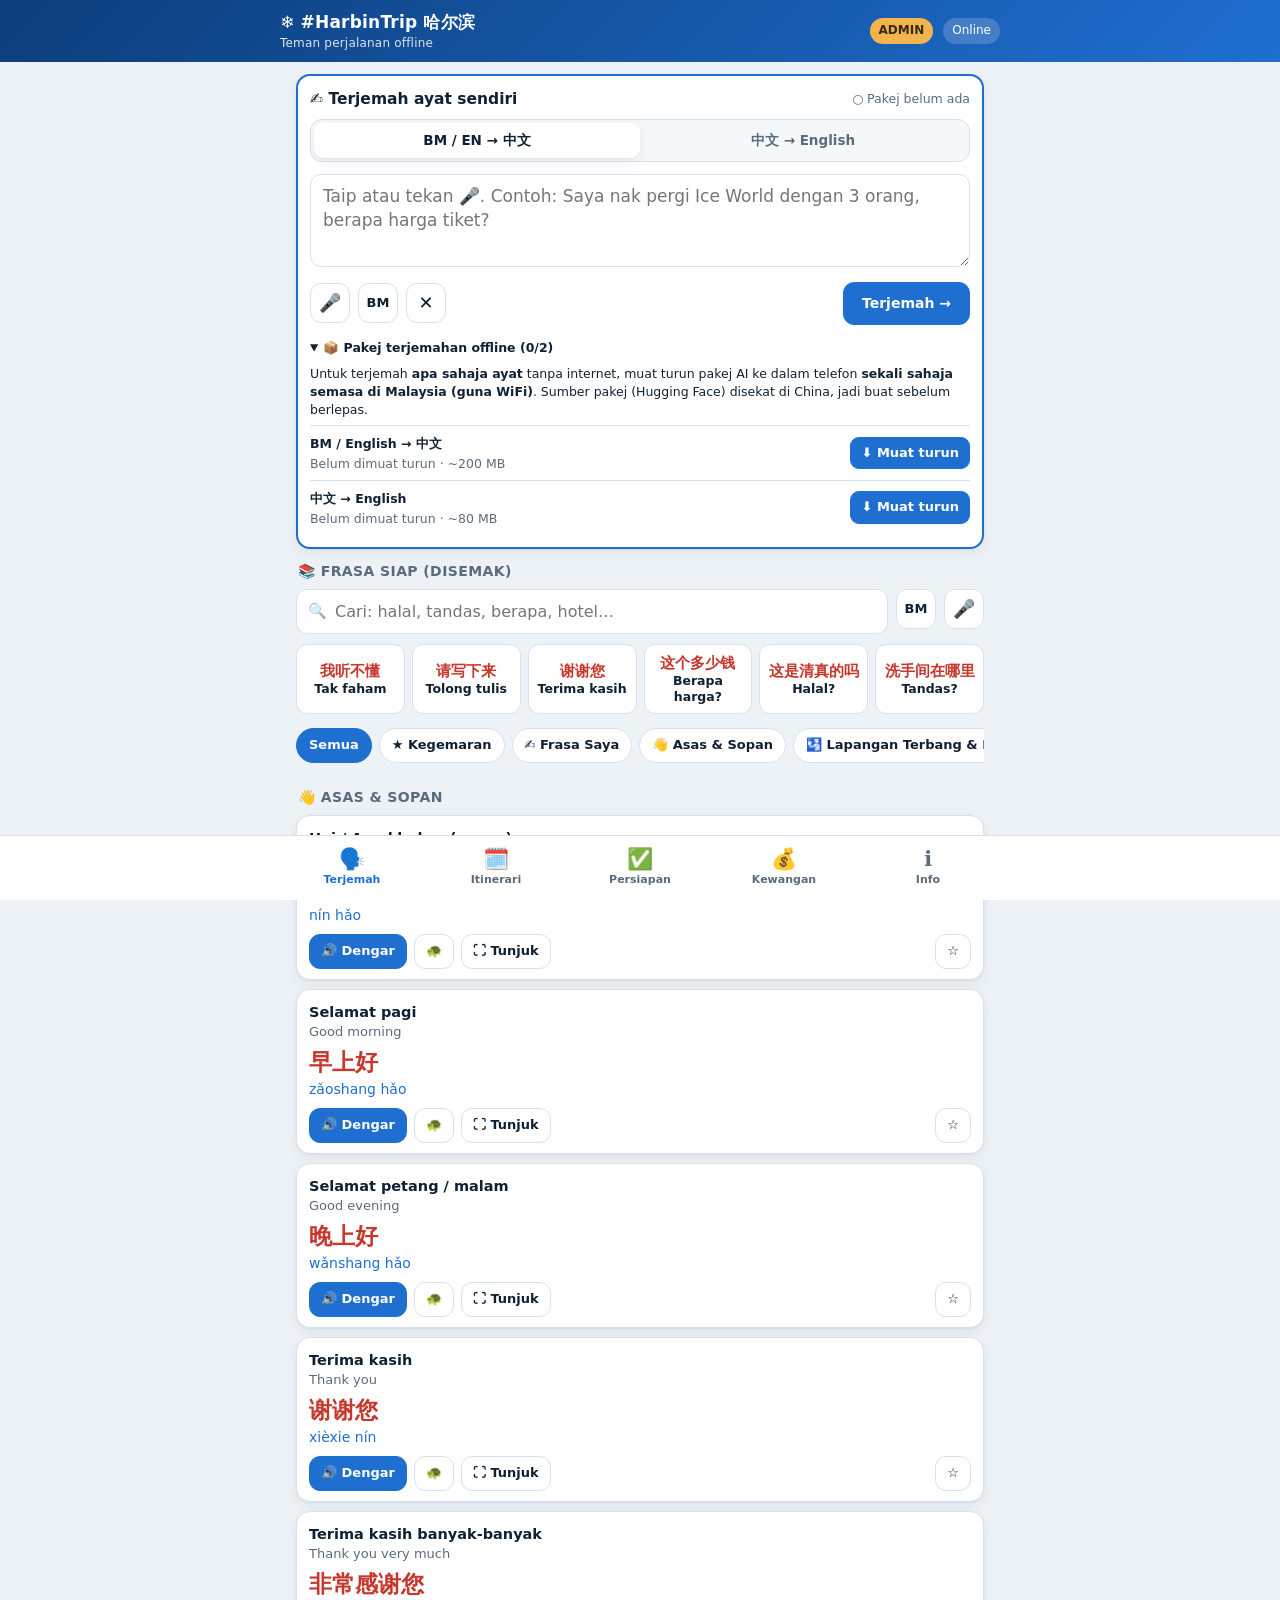
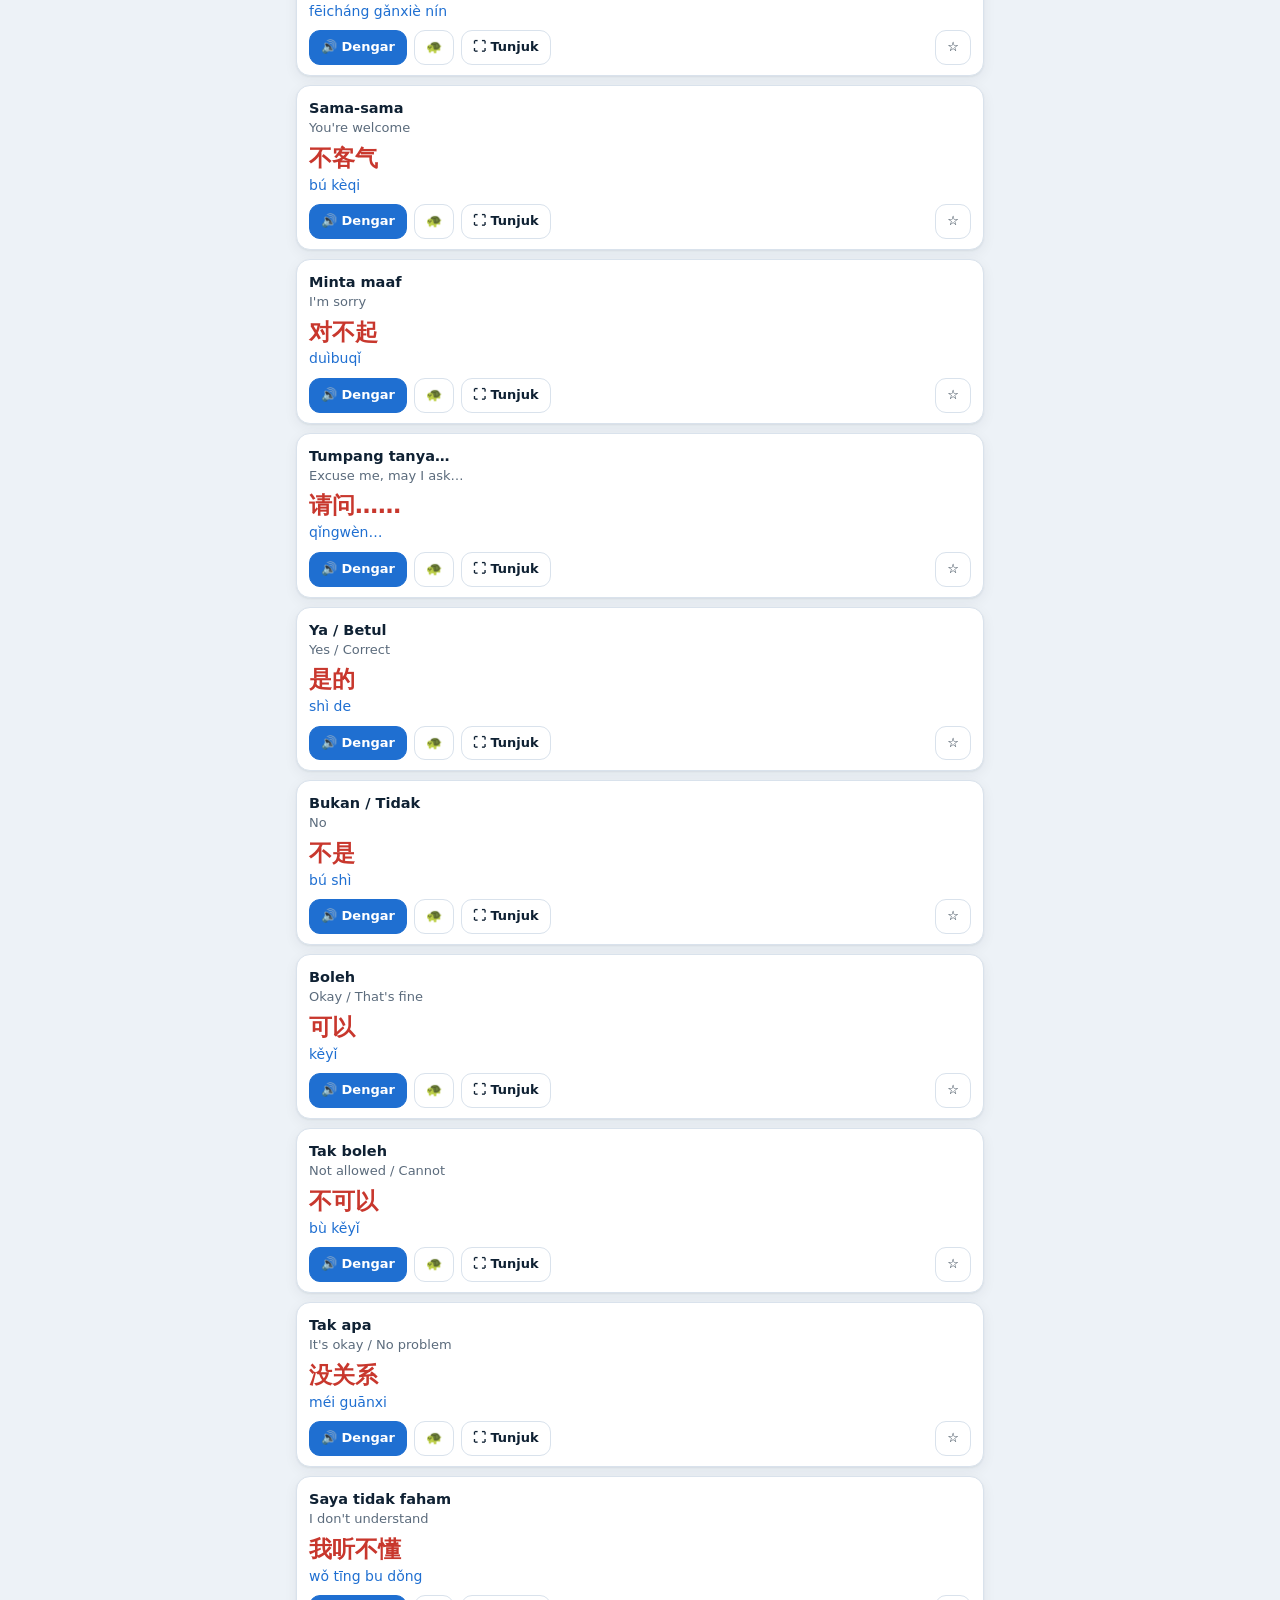
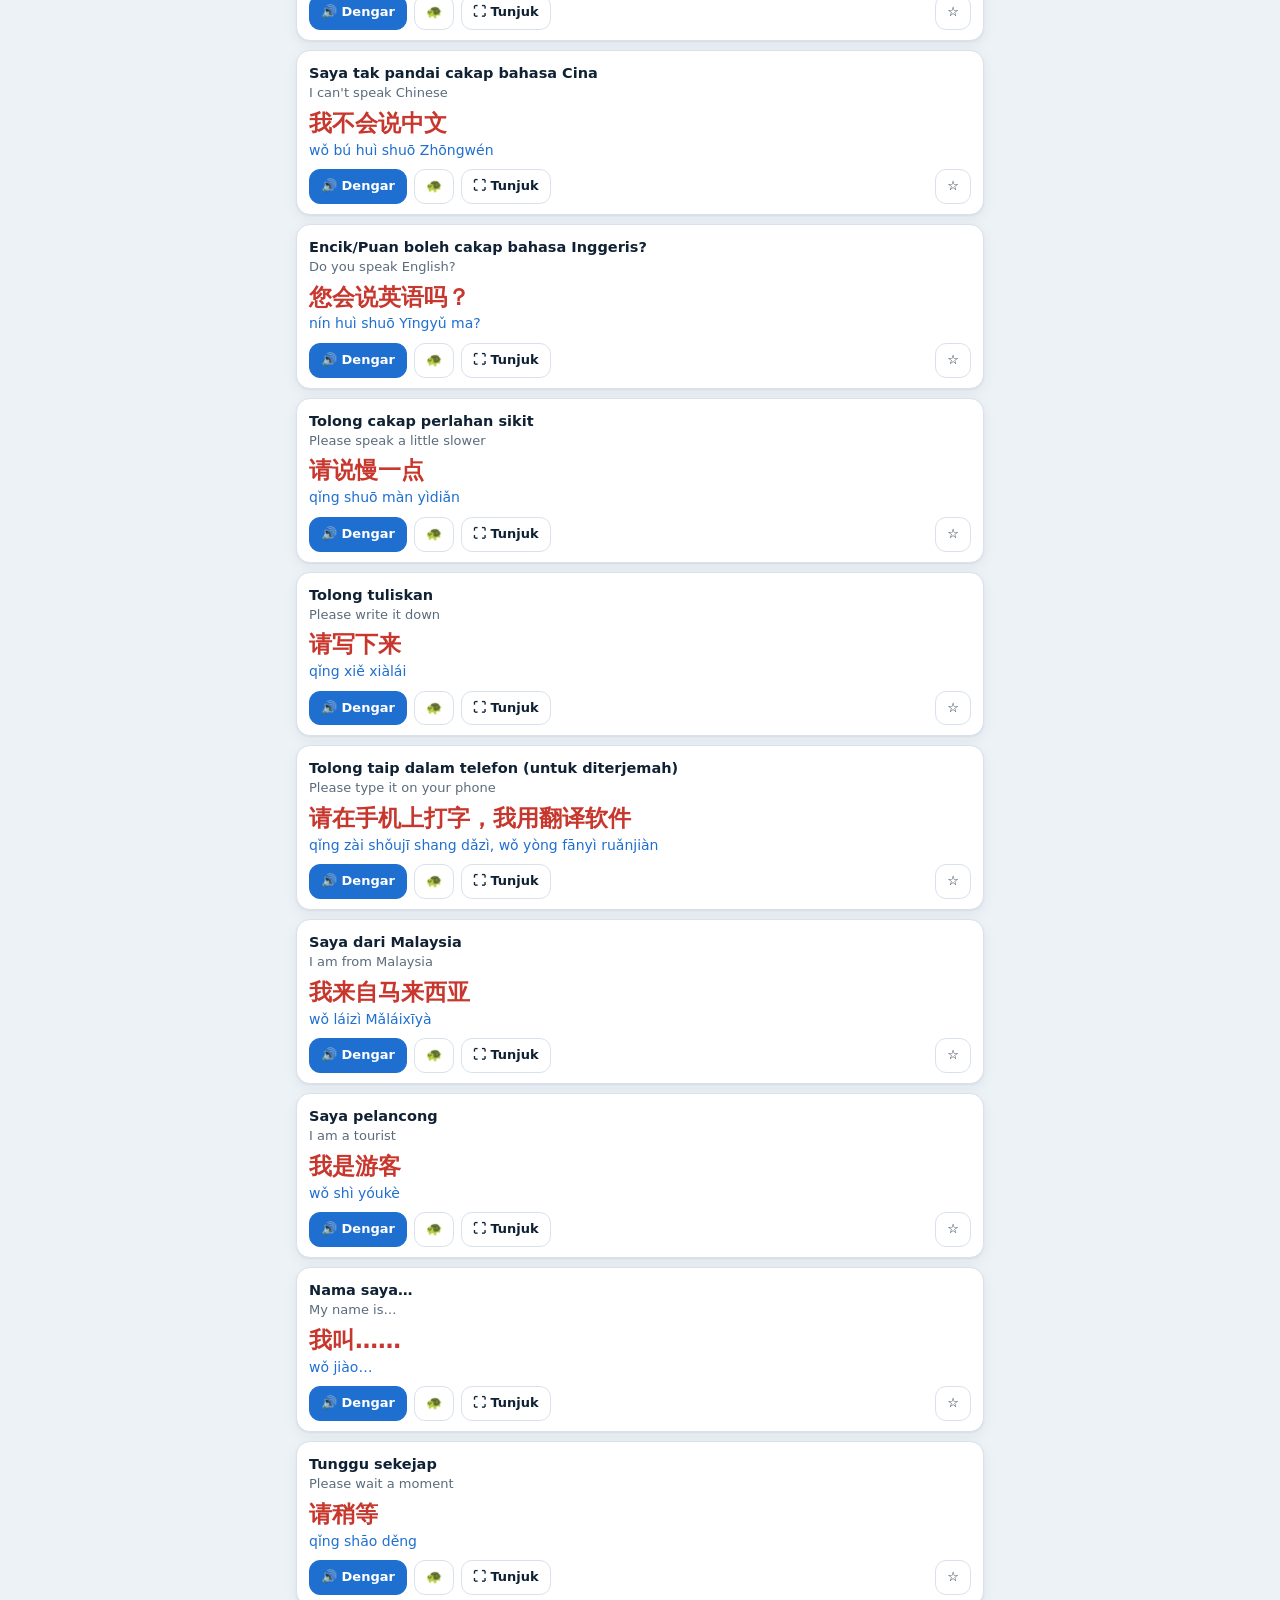
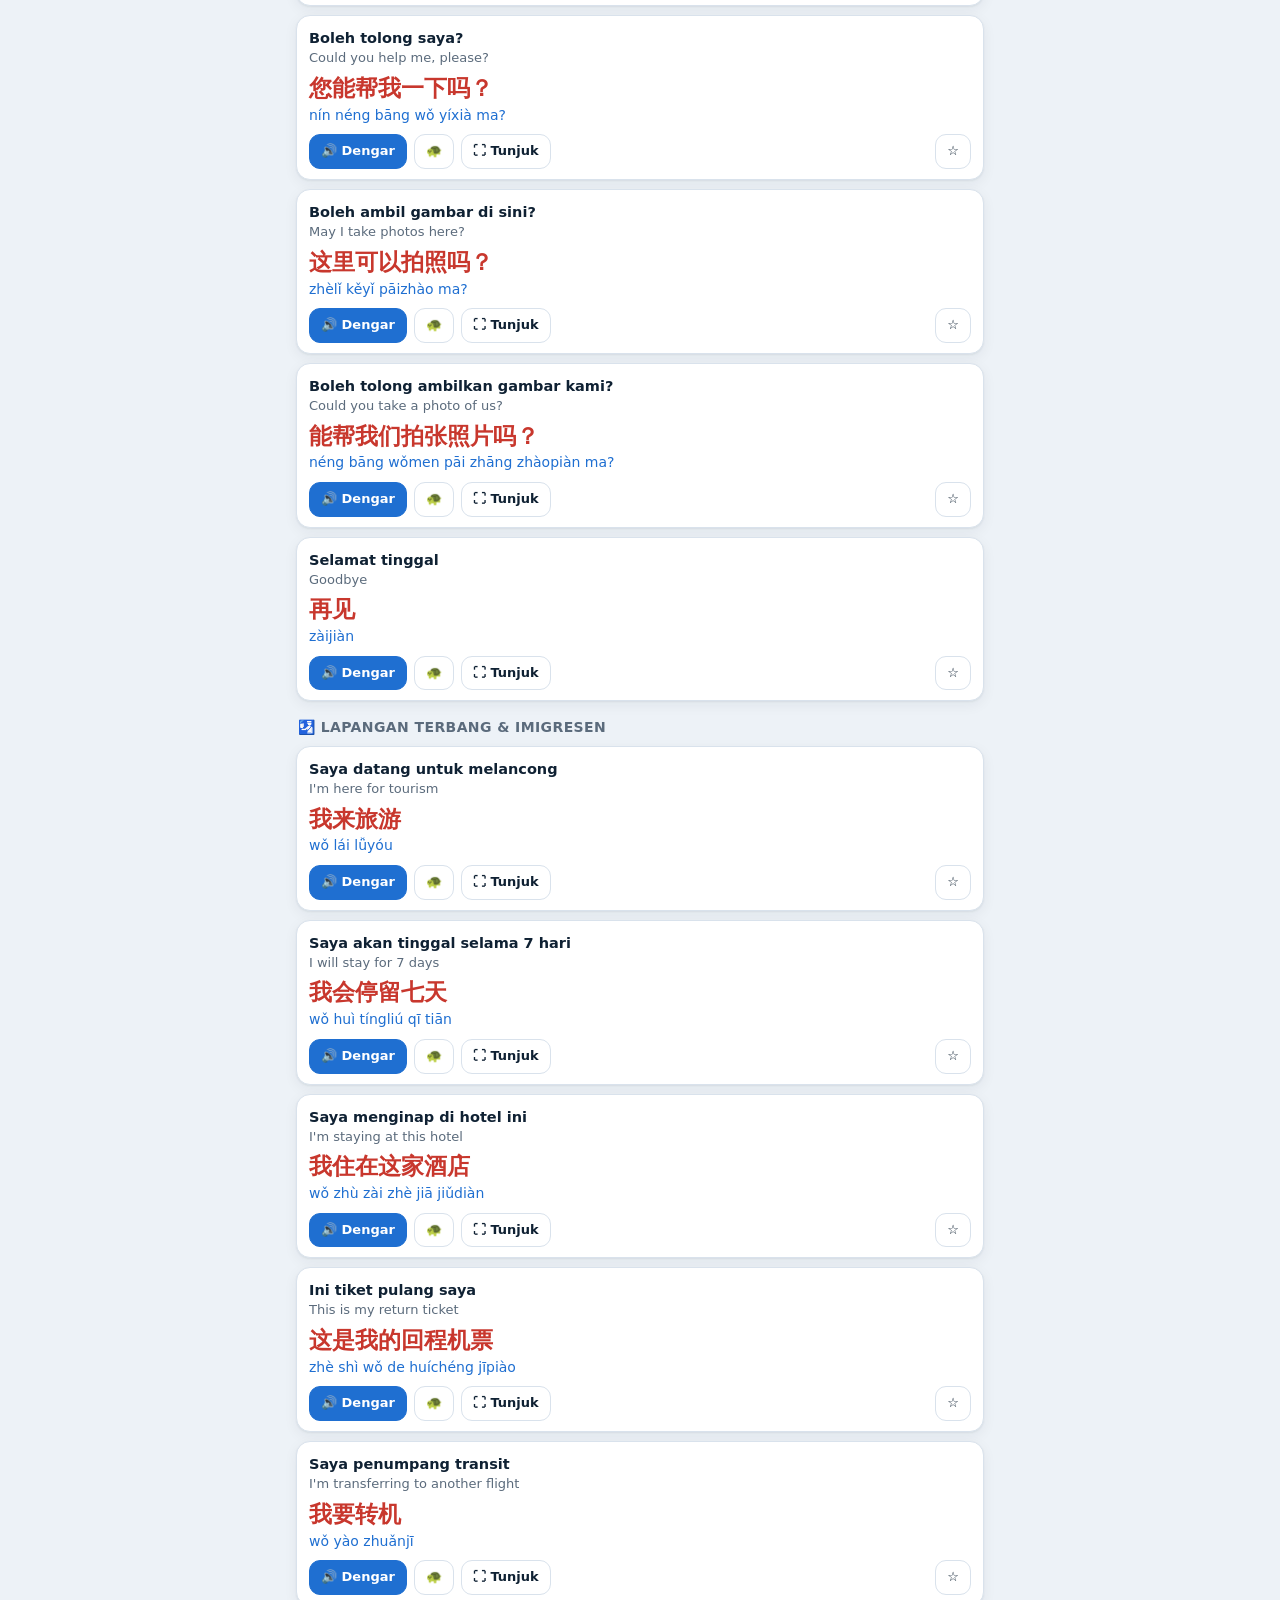
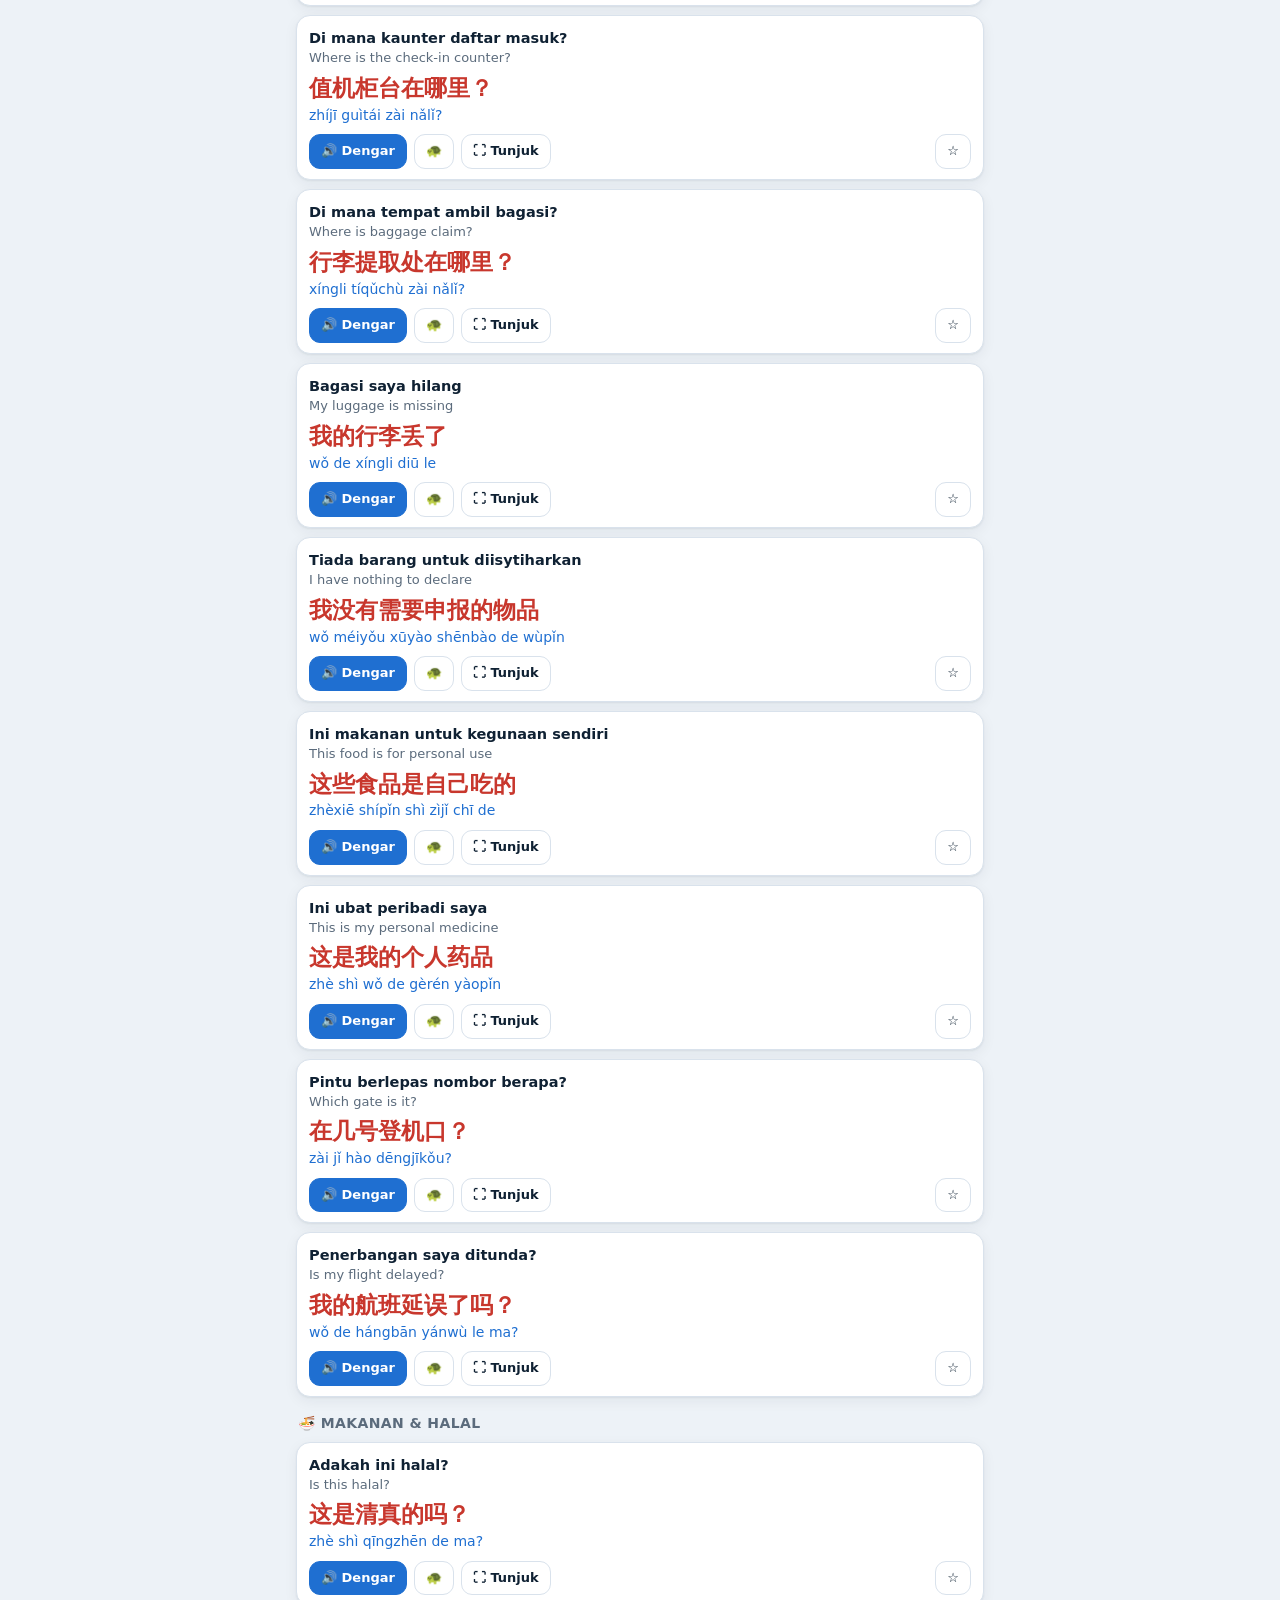
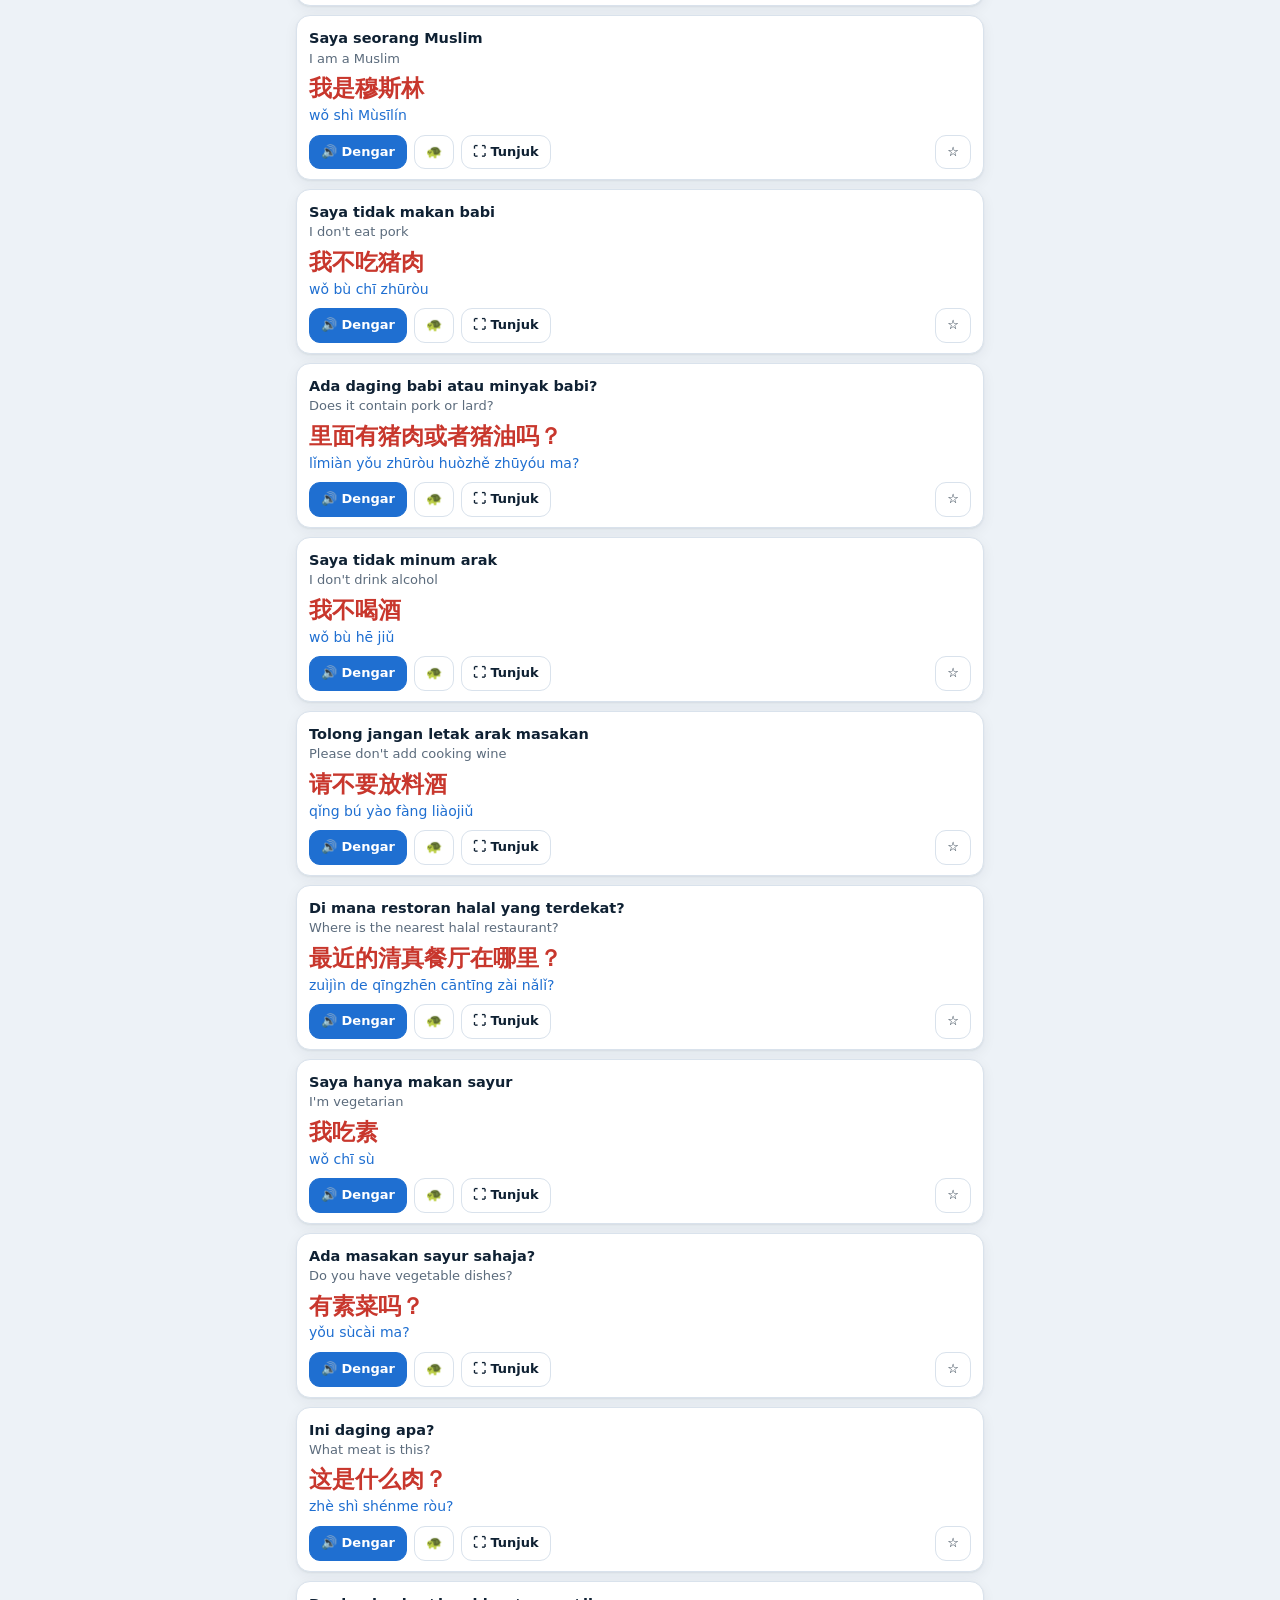
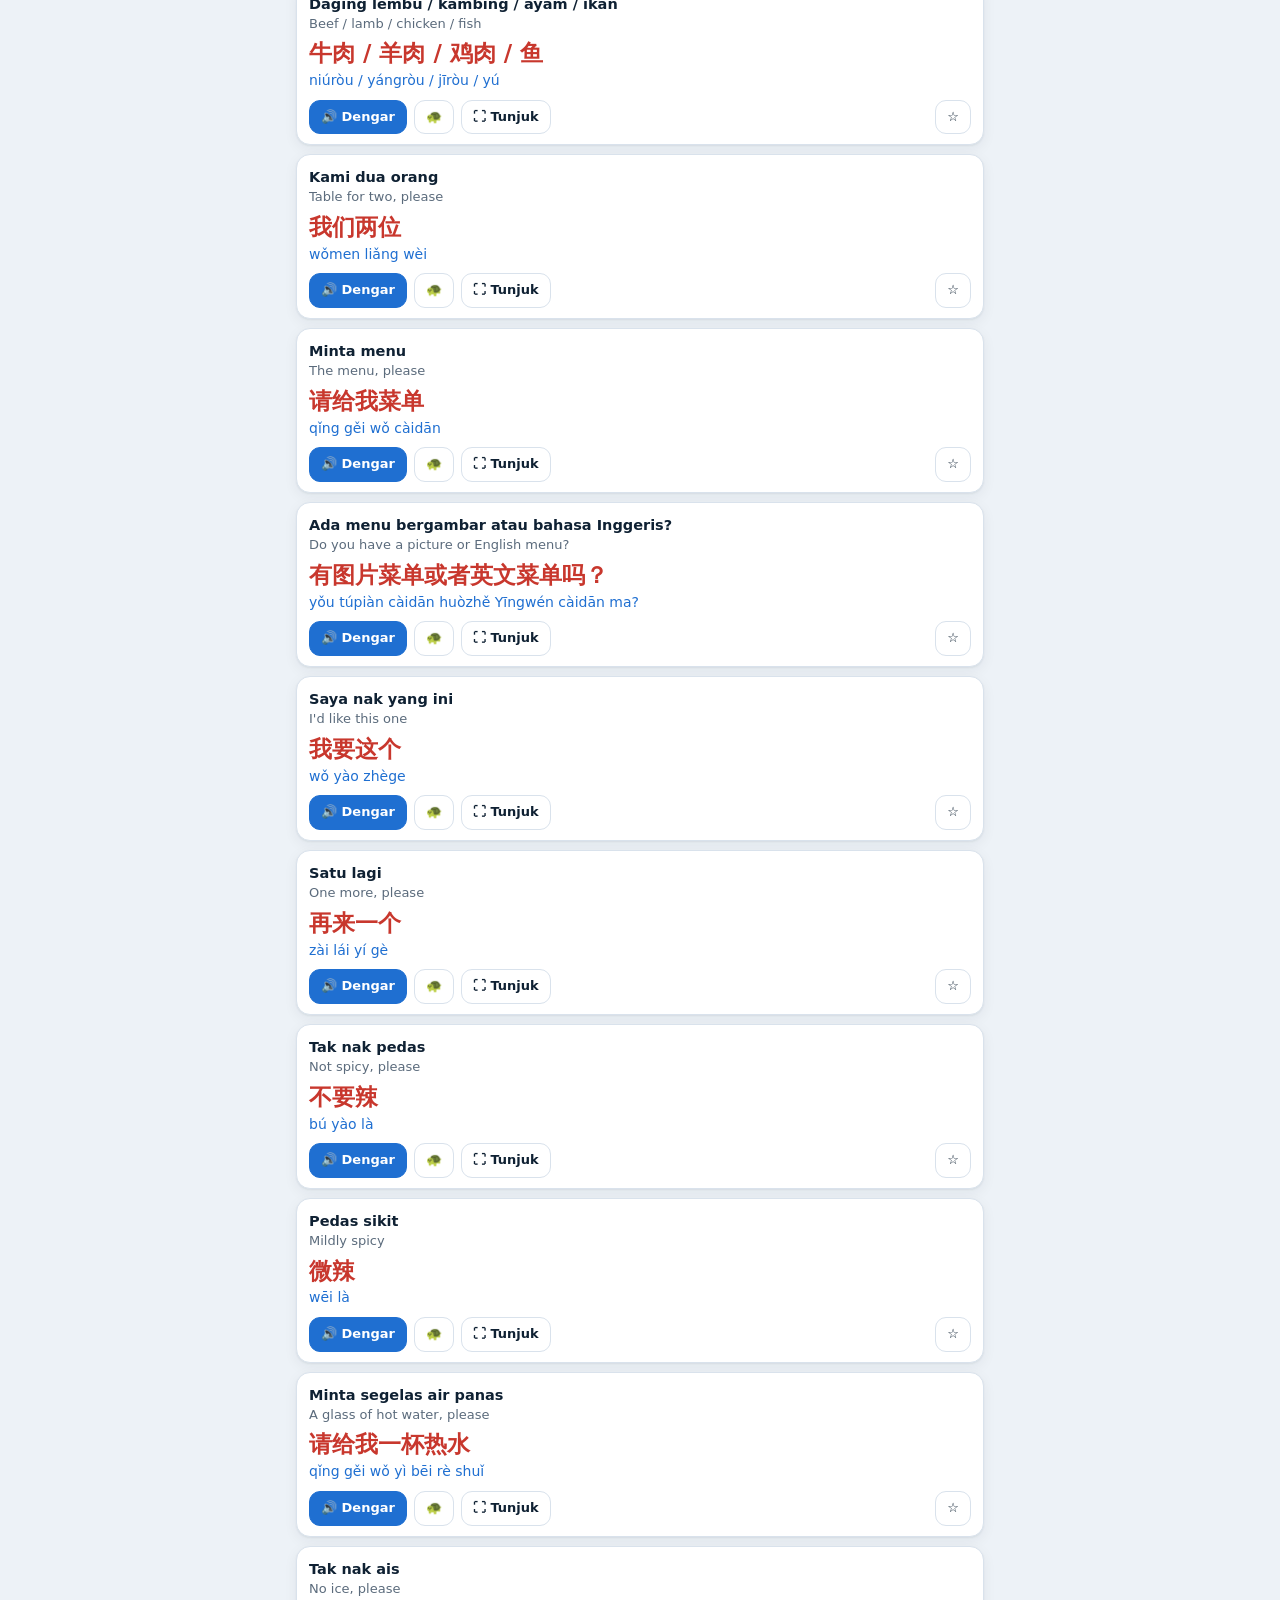
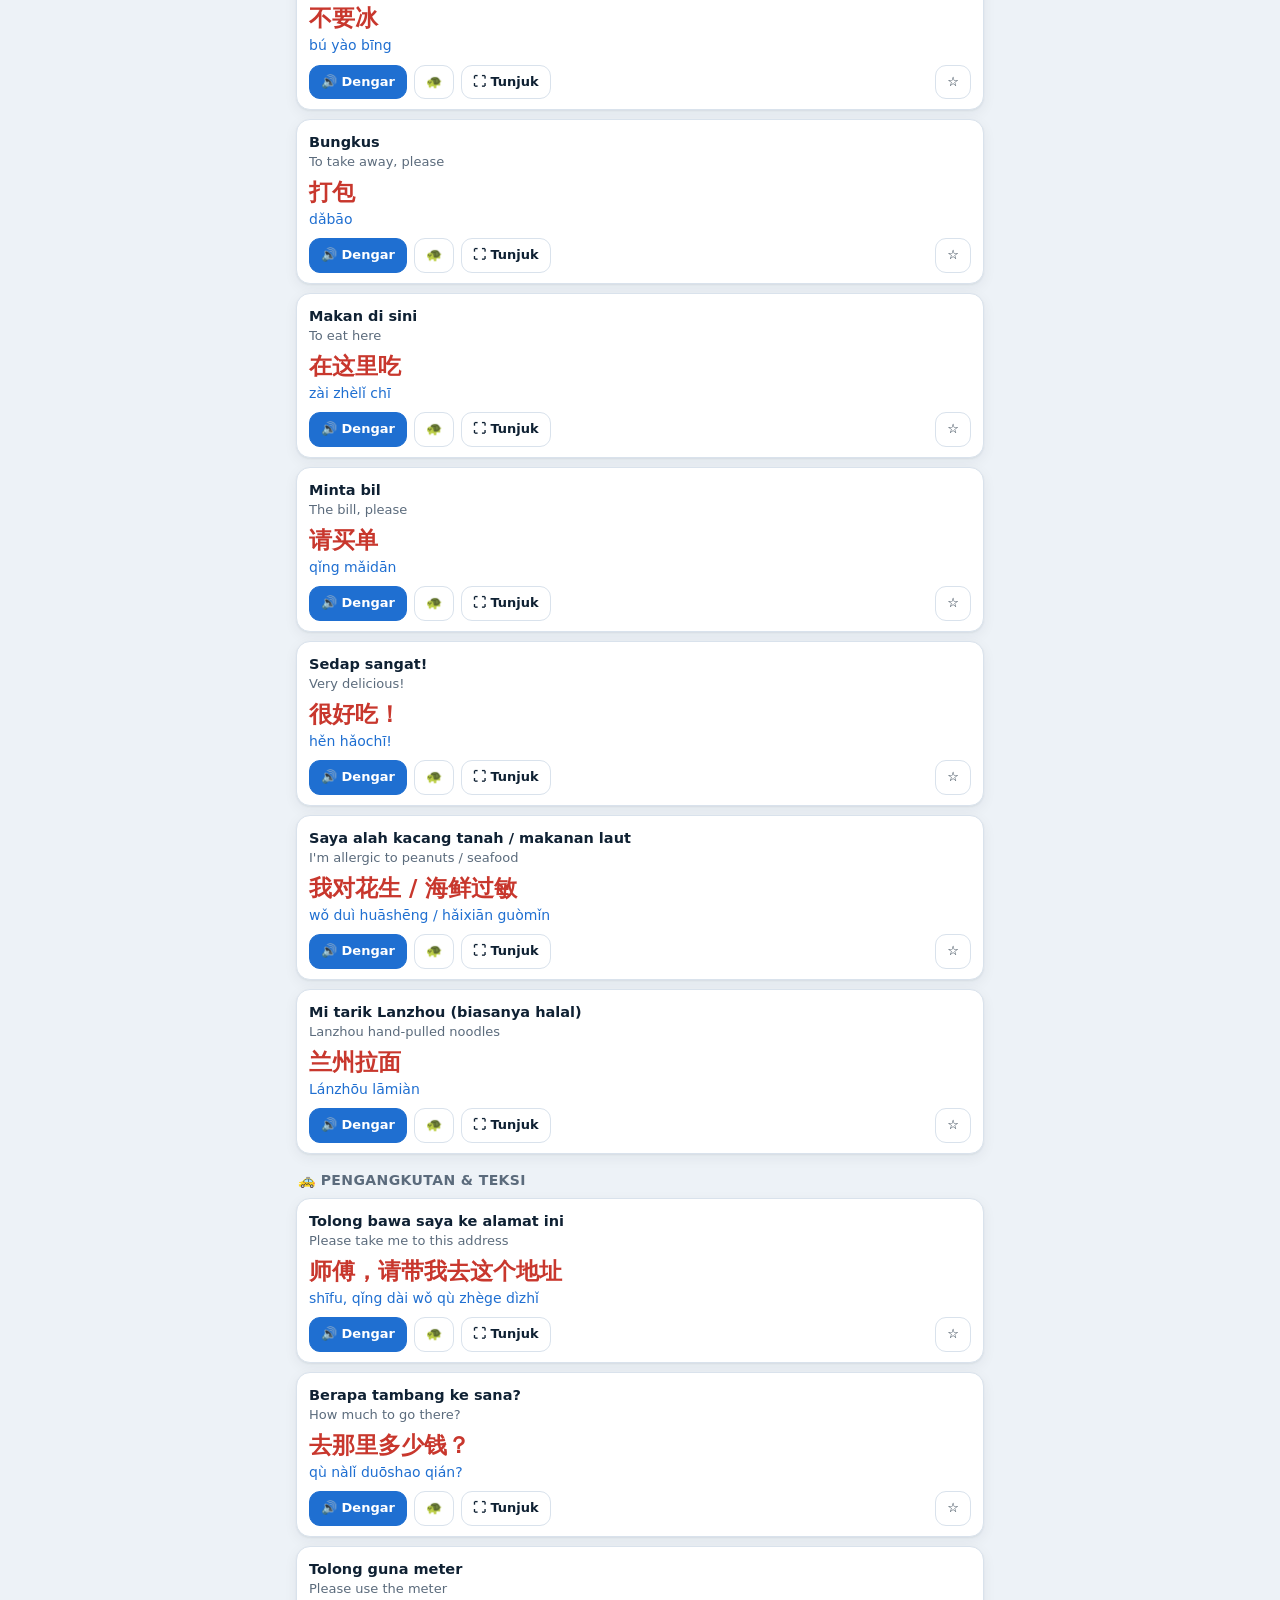
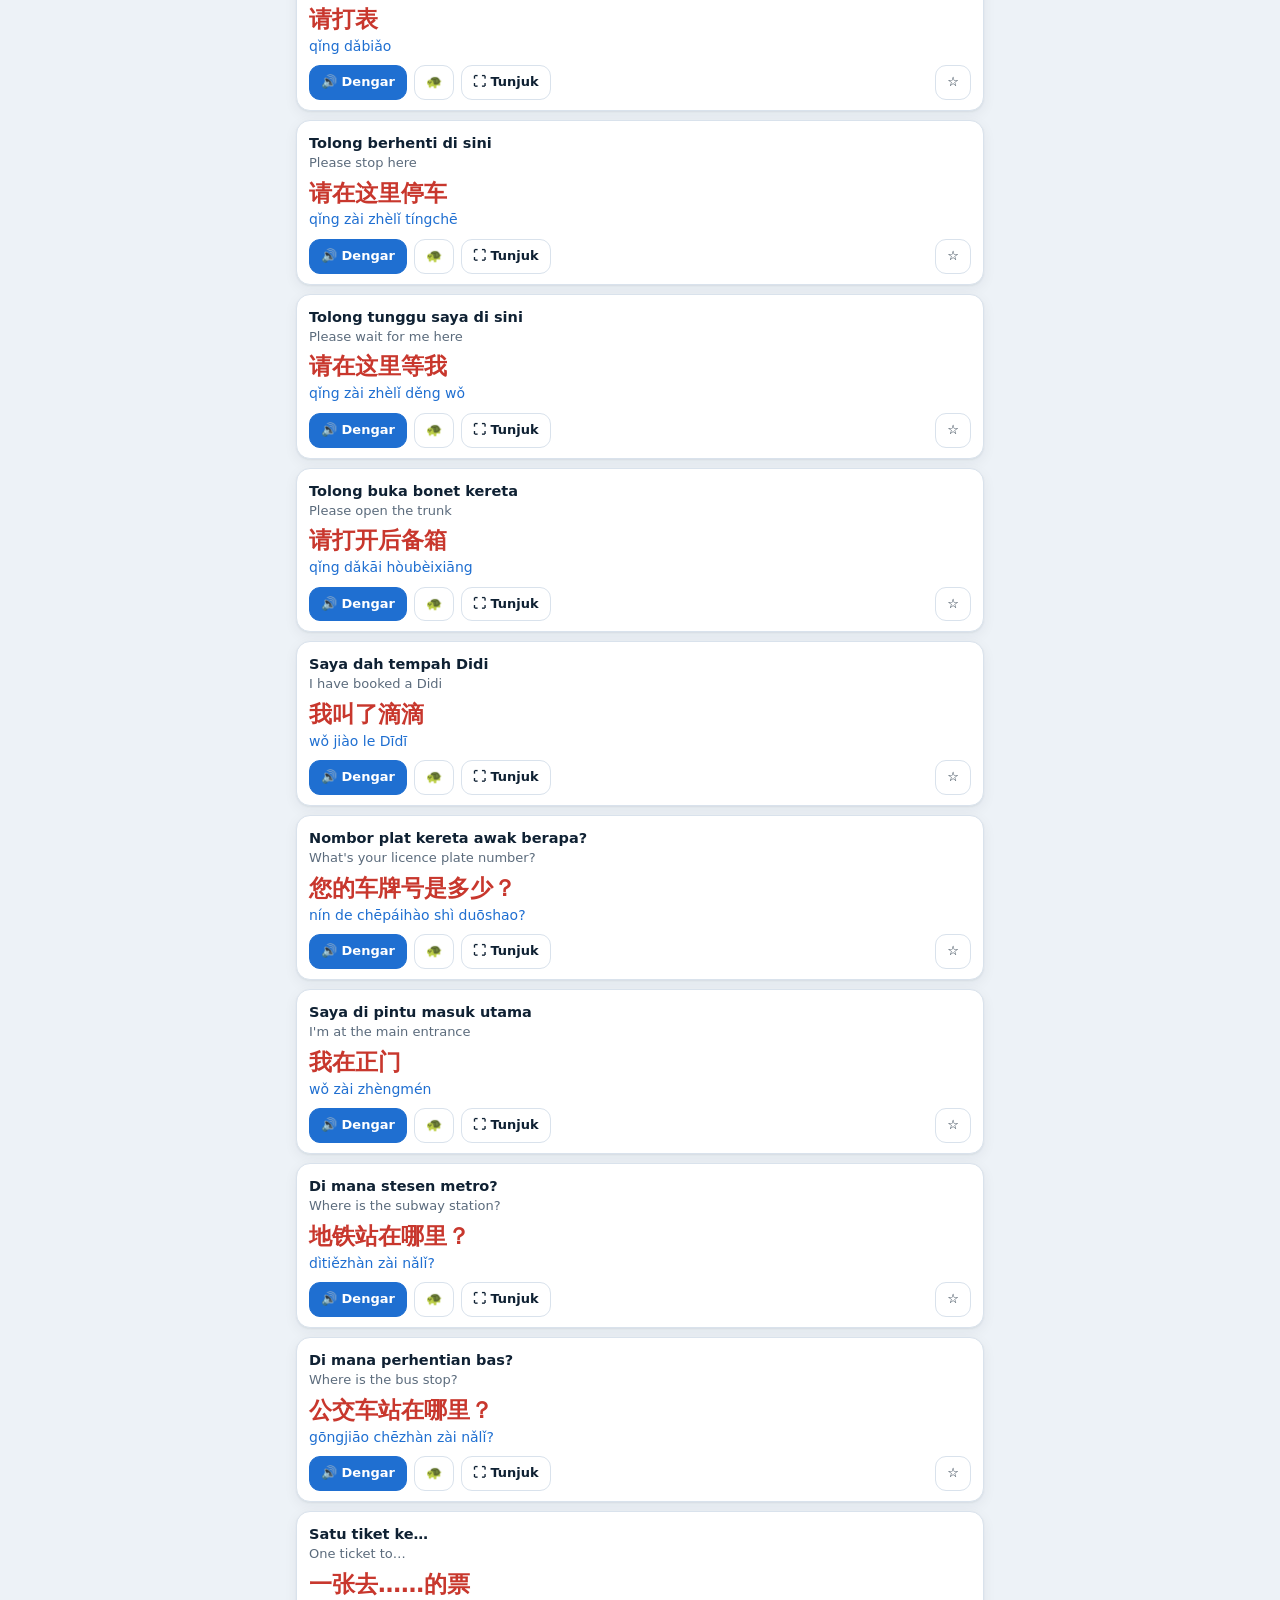
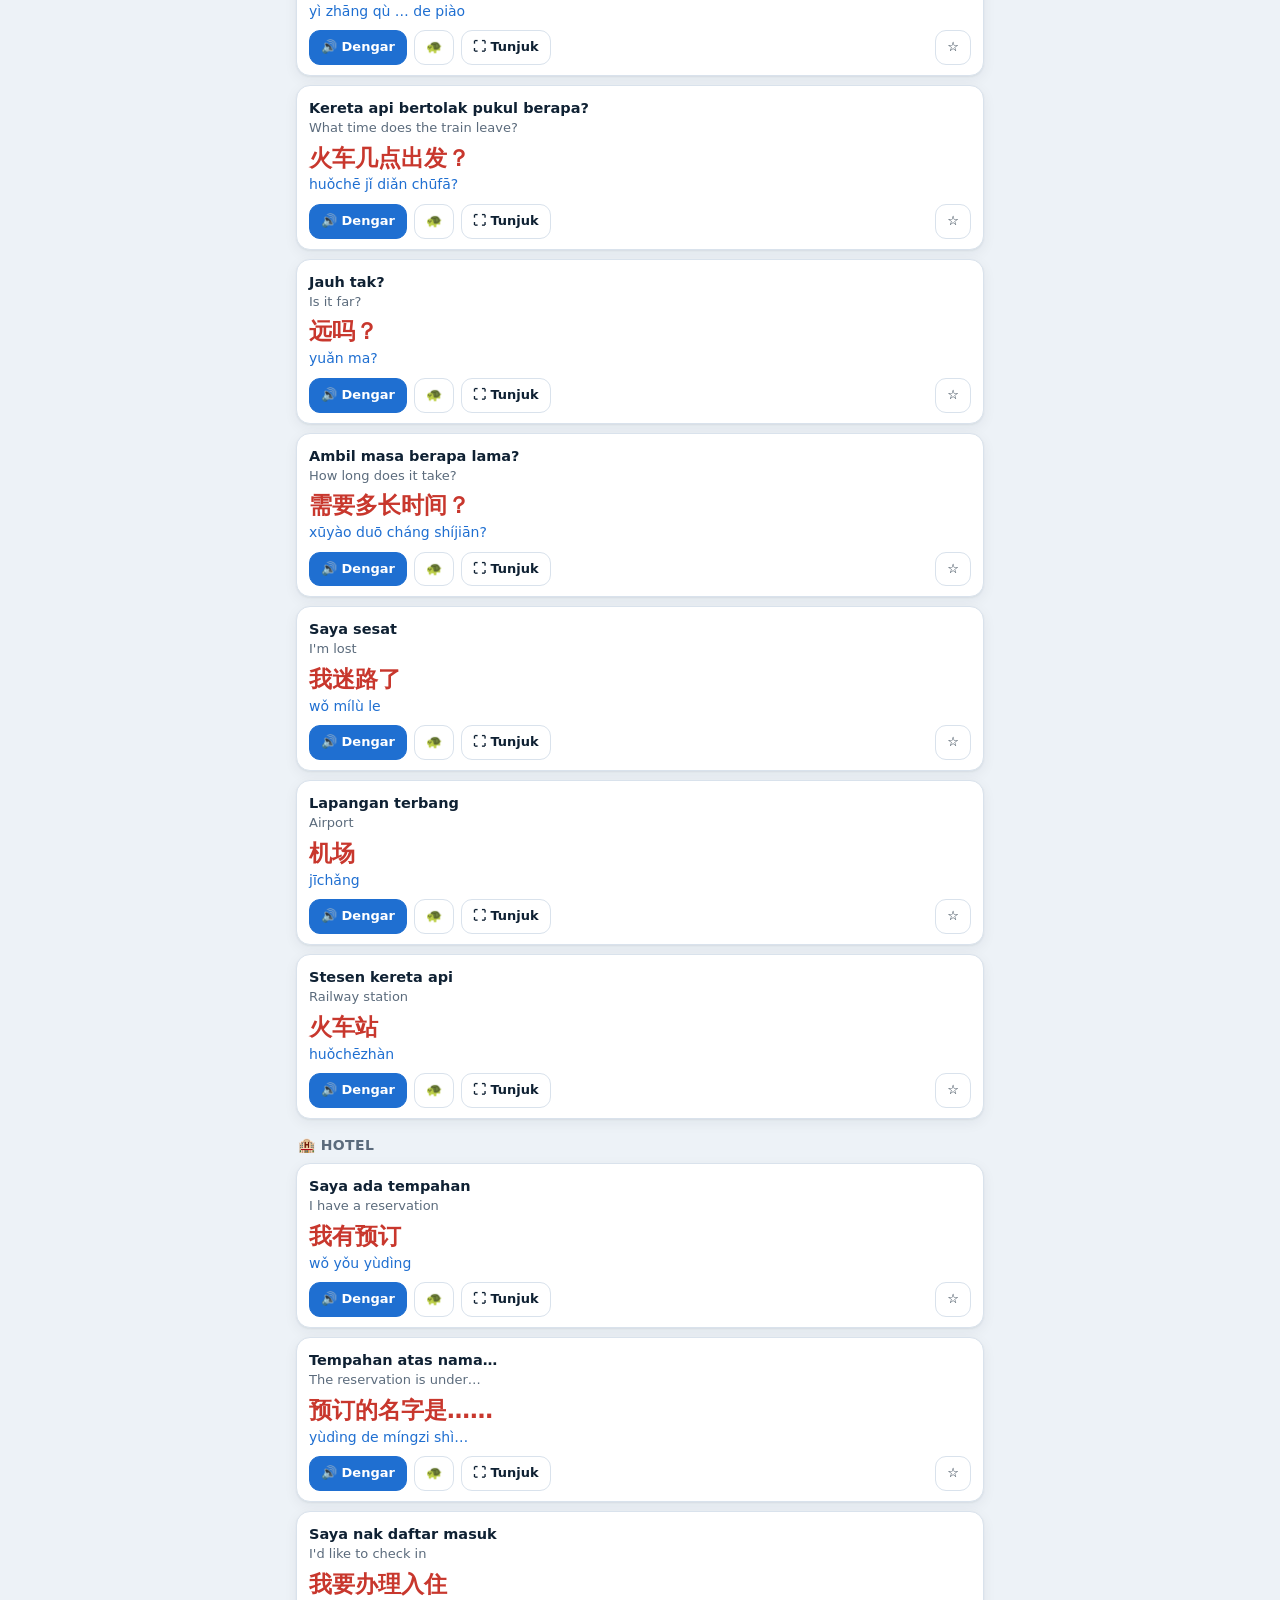
==== admin.html @ f5791552 "#HarbinTrip: offline travel web app (user and admin links) Co-Authored-By: Claude Opus 5.5 <noreply@" ====
<!-- DIJANA OLEH tools/make-admin.js — ubah index.html, bukan fail ini -->
<!doctype html>
<html lang="ms">
<head>
<meta charset="utf-8">
<meta name="viewport" content="width=device-width, initial-scale=1, viewport-fit=cover">
<title>#HarbinTrip Admin</title>
<meta name="description" content="Teman perjalanan offline ke Harbin: terjemahan BM–EN–中文 dengan suara, senarai persiapan & bajet, dan rekod kewangan.">
<meta name="theme-color" content="#0d3d7a">
<meta name="apple-mobile-web-app-capable" content="yes">
<meta name="mobile-web-app-capable" content="yes">
<meta name="apple-mobile-web-app-status-bar-style" content="black-translucent">
<meta name="apple-mobile-web-app-title" content="HarbinTrip Admin">
<link rel="manifest" href="manifest-admin.webmanifest">
<link rel="icon" href="icons/icon.svg" type="image/svg+xml">
<link rel="apple-touch-icon" href="icons/apple-touch-icon.png">
<link rel="stylesheet" href="css/style.css">
<meta name="robots" content="noindex">
<script>window.HARBIN_ROLE = "admin";</script>
</head>
<body>
<header class="top">
  <div class="top-in">
    <div class="brand">❄️ #HarbinTrip <span class="zh">哈尔滨</span><small id="countdown">Teman perjalanan offline</small></div>
    <span class="pill" id="netpill">Offline OK</span>
  </div>
</header>

<main>
  <section class="view on" id="v-tr"></section>
  <section class="view" id="v-it"></section>
  <section class="view" id="v-ck"></section>
  <section class="view" id="v-fn"></section>
  <section class="view" id="v-in"></section>
</main>

<nav class="tabs" aria-label="Menu utama">
  <div class="in">
    <button data-tab="tr" class="on"><span class="ic">🗣️</span>Terjemah</button>
    <button data-tab="it"><span class="ic">🗓️</span>Itinerari</button>
    <button data-tab="ck"><span class="ic">✅</span>Persiapan</button>
    <button data-tab="fn"><span class="ic">💰</span>Kewangan</button>
    <button data-tab="in"><span class="ic">ℹ️</span>Info</button>
  </div>
</nav>

<script src="vendor/qrcode.js"></script>
<script src="js/data-phrases.js"></script>
<script src="js/data-checklist.js"></script>
<script src="js/data-glossary.js"></script>
<script src="js/mt.js"></script>
<script src="js/app.js"></script>
</body>
</html>
---- css/style.css ----
:root{
  --bg:#edf2f7; --surface:#ffffff; --surface2:#f5f8fb; --ink:#0f2133; --muted:#5b6b7c; --line:#d9e2ec;
  --accent:#1f6fd1; --accent-ink:#ffffff; --accent-soft:#e3eefb;
  --red:#c8372d; --red-soft:#fbe7e5; --ok:#1d8a4e; --ok-soft:#e1f4e9; --warn:#b26b00; --warn-soft:#fdf0d9;
  --shadow:0 1px 2px rgba(15,33,51,.06),0 4px 14px rgba(15,33,51,.06);
  --r:14px;
  --f:system-ui,-apple-system,"Segoe UI",Roboto,"Helvetica Neue",Arial,"PingFang SC","Hiragino Sans GB","Noto Sans CJK SC","Microsoft YaHei",sans-serif;
  --nav-h:64px;
  color-scheme:light;
}
@media (prefers-color-scheme:dark){:root:not([data-theme="light"]){
  --bg:#0a131c; --surface:#121f2c; --surface2:#172738; --ink:#e6eef6; --muted:#93a4b5; --line:#22364a;
  --accent:#5aa2ff; --accent-ink:#06182c; --accent-soft:#16304d;
  --red:#ff7a6e; --red-soft:#3a1d1b; --ok:#4fd08a; --ok-soft:#123323; --warn:#f2b44c; --warn-soft:#3a2a10;
  --shadow:0 1px 2px rgba(0,0,0,.3);
  color-scheme:dark;
}}
:root[data-theme="dark"]{
  --bg:#0a131c; --surface:#121f2c; --surface2:#172738; --ink:#e6eef6; --muted:#93a4b5; --line:#22364a;
  --accent:#5aa2ff; --accent-ink:#06182c; --accent-soft:#16304d;
  --red:#ff7a6e; --red-soft:#3a1d1b; --ok:#4fd08a; --ok-soft:#123323; --warn:#f2b44c; --warn-soft:#3a2a10;
  --shadow:0 1px 2px rgba(0,0,0,.3);
  color-scheme:dark;
}
*{box-sizing:border-box}
html,body{margin:0;padding:0}
body{background:var(--bg);color:var(--ink);font-family:var(--f);font-size:15px;line-height:1.45;-webkit-text-size-adjust:100%;-webkit-tap-highlight-color:transparent;overscroll-behavior-y:none}
button,input,select,textarea{font:inherit;color:inherit}
input,select,textarea{font-size:16px}
button{cursor:pointer}
.zh{font-family:"PingFang SC","Hiragino Sans GB","Noto Sans CJK SC","Noto Sans SC","Microsoft YaHei",var(--f)}

/* Header */
.top{position:sticky;top:0;z-index:20;background:linear-gradient(135deg,#0d3d7a,#1f6fd1);color:#fff;padding:calc(env(safe-area-inset-top) + 10px) 16px 10px}
.top-in{max-width:720px;margin:0 auto;display:flex;align-items:center;gap:10px}
.brand{font-weight:700;font-size:17px;letter-spacing:.2px;flex:1;min-width:0}
.brand small{display:block;font-weight:500;font-size:12px;opacity:.85}
.pill{font-size:12px;padding:4px 9px;border-radius:999px;background:rgba(255,255,255,.18);white-space:nowrap}
.pill.off{background:rgba(255,255,255,.95);color:#0d3d7a;font-weight:600}

main{max-width:720px;margin:0 auto;padding:12px 16px calc(var(--nav-h) + env(safe-area-inset-bottom) + 24px)}
section.view{display:none}
section.view.on{display:block}

/* Bottom nav */
nav.tabs{position:fixed;left:0;right:0;bottom:0;z-index:30;background:var(--surface);border-top:1px solid var(--line);padding-bottom:env(safe-area-inset-bottom)}
nav.tabs .in{max-width:720px;margin:0 auto;display:grid;grid-template-columns:repeat(5,1fr);height:var(--nav-h)}
nav.tabs button{background:none;border:0;display:flex;flex-direction:column;align-items:center;justify-content:center;gap:2px;color:var(--muted);font-size:11.5px;font-weight:600}
nav.tabs button .ic{font-size:21px;line-height:1}
nav.tabs button.on{color:var(--accent)}

/* Generic */
.card{background:var(--surface);border:1px solid var(--line);border-radius:var(--r);padding:14px;box-shadow:var(--shadow);margin-bottom:12px}
.card h3{margin:0 0 8px;font-size:15px}
.muted{color:var(--muted)}
.small{font-size:12.5px}
.row{display:flex;align-items:center;gap:8px}
.grow{flex:1;min-width:0}
.btn{border:1px solid var(--line);background:var(--surface);border-radius:11px;padding:10px 14px;font-weight:600;font-size:14px;display:inline-flex;align-items:center;justify-content:center;gap:6px}
.btn.pri{background:var(--accent);border-color:var(--accent);color:var(--accent-ink)}
.btn.red{background:var(--red);border-color:var(--red);color:#fff}
.btn.ghost{background:transparent}
.btn.sm{padding:6px 10px;font-size:13px;border-radius:9px}
.btn.block{width:100%}
.btn:disabled{opacity:.5}
.icon-btn{border:1px solid var(--line);background:var(--surface);width:40px;height:40px;border-radius:11px;display:inline-flex;align-items:center;justify-content:center;font-size:18px;flex:none}
.icon-btn.on{background:var(--warn-soft);border-color:var(--warn)}
.chips{display:flex;gap:7px;overflow-x:auto;padding:2px 0 8px;scrollbar-width:none;-webkit-overflow-scrolling:touch}
.chips::-webkit-scrollbar{display:none}
.chip{flex:none;border:1px solid var(--line);background:var(--surface);border-radius:999px;padding:7px 12px;font-size:13px;font-weight:600;white-space:nowrap}
.chip.on{background:var(--accent);border-color:var(--accent);color:var(--accent-ink)}
.chips.wrap{flex-wrap:wrap;overflow:visible}
.seg{display:flex;background:var(--surface2);border:1px solid var(--line);border-radius:12px;padding:3px;margin-bottom:12px}
.seg button{flex:1;border:0;background:none;padding:8px 6px;border-radius:9px;font-weight:600;font-size:13.5px;color:var(--muted)}
.seg button.on{background:var(--surface);color:var(--ink);box-shadow:var(--shadow)}
.field{display:block;margin-bottom:12px}
.field>span{display:block;font-size:12.5px;font-weight:600;color:var(--muted);margin-bottom:5px}
.input{width:100%;border:1px solid var(--line);background:var(--surface);border-radius:11px;padding:10px 12px;outline:none}
.input:focus{border-color:var(--accent);box-shadow:0 0 0 3px var(--accent-soft)}
.grid2{display:grid;grid-template-columns:1fr 1fr;gap:10px}
.grid3{display:grid;grid-template-columns:1fr 1fr 1fr;gap:8px}
.badge{display:inline-block;font-size:10.5px;font-weight:700;padding:1px 6px;border-radius:6px;vertical-align:1px;letter-spacing:.2px}
.b-W{background:var(--red-soft);color:var(--red)}
.b-D{background:var(--accent-soft);color:var(--accent)}
.b-P{background:var(--surface2);color:var(--muted);border:1px solid var(--line)}
.note{background:var(--warn-soft);border-radius:11px;padding:10px 12px;font-size:13px;margin-bottom:12px}
.note.info{background:var(--accent-soft)}
.empty{text-align:center;color:var(--muted);padding:26px 10px;font-size:14px}
hr.sep{border:0;border-top:1px solid var(--line);margin:12px 0}
.num{font-variant-numeric:tabular-nums}

/* Translate */
.search{position:relative;display:flex;gap:8px;margin-bottom:10px}
.search .input{padding-left:38px}
.search .mag{position:absolute;left:12px;top:50%;transform:translateY(-50%);opacity:.55;pointer-events:none}
.quick{display:grid;grid-template-columns:repeat(3,1fr);gap:7px;margin-bottom:12px}
.quick button{border:1px solid var(--line);background:var(--surface);border-radius:11px;padding:9px 6px;font-size:12.5px;font-weight:600;line-height:1.25}
.quick button .zh{display:block;font-size:15px;color:var(--red);font-weight:700}
.ph{background:var(--surface);border:1px solid var(--line);border-radius:var(--r);padding:12px 12px 10px;margin-bottom:9px;box-shadow:var(--shadow)}
.ph .ms{font-weight:700;font-size:14.5px}
.ph .en{color:var(--muted);font-size:13px}
.ph .zhl{font-size:23px;font-weight:700;color:var(--red);margin-top:6px;line-height:1.3;word-break:break-word}
.ph .py{color:var(--accent);font-size:14px;margin-top:1px}
.ph .acts{display:flex;gap:7px;margin-top:9px}
.ph .acts .btn{padding:7px 11px;font-size:13px}
.cat-h{display:flex;align-items:center;gap:8px;margin:16px 2px 8px;font-weight:700;font-size:14px;color:var(--muted);text-transform:uppercase;letter-spacing:.4px}

/* Show card overlay */
.show{position:fixed;inset:0;z-index:60;background:#fff;color:#111;display:flex;flex-direction:column;padding:calc(env(safe-area-inset-top) + 16px) 20px calc(env(safe-area-inset-bottom) + 16px)}
.show .body{flex:1;display:flex;flex-direction:column;justify-content:center;align-items:center;text-align:center;gap:14px;overflow:auto}
.show .big{font-size:clamp(34px,11vw,72px);font-weight:800;line-height:1.25;color:#b3261e;word-break:break-word}
.show .py{font-size:clamp(18px,5vw,28px);color:#1f4f96}
.show .tr{font-size:16px;color:#555}
.show .lead{font-size:clamp(20px,6vw,30px);font-weight:700;color:#222}
.show .bar{display:grid;grid-template-columns:1fr 1fr 1fr;gap:8px}
.show .bar .btn{background:#f1f3f6;border-color:#dde2e8;color:#111;padding:14px 6px}
.show .bar .btn.pri{background:#1f6fd1;color:#fff;border-color:#1f6fd1}

/* Checklist */
.sum-big{font-size:28px;font-weight:800;letter-spacing:-.3px}
.prog{height:9px;background:var(--surface2);border:1px solid var(--line);border-radius:999px;overflow:hidden;margin:10px 0 4px}
.prog>i{display:block;height:100%;background:var(--ok);border-radius:999px}
.kv{display:grid;grid-template-columns:1fr 1fr;gap:8px;margin-top:10px}
.kv>div{background:var(--surface2);border-radius:11px;padding:8px 10px}
.kv b{display:block;font-size:15px}
.kv span{font-size:11.5px;color:var(--muted);font-weight:600}
details.cl{background:var(--surface);border:1px solid var(--line);border-radius:var(--r);margin-bottom:10px;box-shadow:var(--shadow);overflow:hidden}
details.cl>summary{list-style:none;display:flex;align-items:center;gap:10px;padding:12px 14px;cursor:pointer}
details.cl>summary::-webkit-details-marker{display:none}
details.cl>summary .ic{font-size:22px}
details.cl>summary .t{font-weight:700}
details.cl>summary .s{font-size:12px;color:var(--muted)}
details.cl>summary .chev{transition:transform .2s;color:var(--muted)}
details.cl[open]>summary .chev{transform:rotate(90deg)}
.cl-note{margin:0 14px 8px;font-size:12.5px;color:var(--muted);background:var(--surface2);border-radius:10px;padding:8px 10px}
.it{display:flex;gap:10px;align-items:flex-start;padding:11px 14px;border-top:1px solid var(--line)}
.it .ck{flex:none;width:28px;height:28px;border-radius:8px;border:2px solid var(--line);background:var(--surface);display:flex;align-items:center;justify-content:center;font-size:16px;font-weight:800;color:#fff;margin-top:1px}
.it.bought .ck{background:var(--ok);border-color:var(--ok)}
.it.have .ck{background:var(--accent);border-color:var(--accent)}
.it .nm{font-weight:600;font-size:14px}
.it.bought .nm,.it.have .nm{color:var(--muted);text-decoration:line-through;text-decoration-thickness:1px}
.it .nt{font-size:12.5px;color:var(--muted);margin-top:2px}
.it .pr{font-size:12.5px;margin-top:4px;font-weight:600}
.it .pr .st{color:var(--ok)}
.it .pr .hv{color:var(--accent)}
.it .ed{flex:none;border:0;background:none;color:var(--muted);font-size:18px;padding:2px 4px}
.add-it{display:block;width:100%;border:0;border-top:1px dashed var(--line);background:none;padding:11px;color:var(--accent);font-weight:600;font-size:13.5px}
table.tb{width:100%;border-collapse:collapse;font-size:13.5px}
table.tb th,table.tb td{padding:8px 6px;border-bottom:1px solid var(--line);text-align:right}
table.tb th:first-child,table.tb td:first-child{text-align:left}
table.tb th{font-size:12px;color:var(--muted);font-weight:700}
table.tb tfoot td{font-weight:800;border-bottom:0}
table.tb tr.click{cursor:pointer}
table.tb tr.sel td{background:var(--accent-soft)}

/* Finance */
.rate{display:flex;align-items:center;gap:8px;background:var(--surface);border:1px solid var(--line);border-radius:12px;padding:8px 10px;margin-bottom:12px;font-size:13.5px}
.conv{display:grid;grid-template-columns:1fr auto 1fr;gap:6px;align-items:center;margin-bottom:12px}
.conv .input{padding:9px 10px}
.stats{display:grid;grid-template-columns:1fr 1fr;gap:10px;margin-bottom:12px}
.stat{background:var(--surface);border:1px solid var(--line);border-radius:var(--r);padding:11px 12px;box-shadow:var(--shadow)}
.stat .l{font-size:11.5px;font-weight:700;color:var(--muted);text-transform:uppercase;letter-spacing:.3px}
.stat .v{font-size:20px;font-weight:800;margin-top:2px}
.stat .s{font-size:12px;color:var(--muted)}
.actions3{display:grid;grid-template-columns:1fr 1fr 1fr;gap:8px;margin-bottom:14px}
.actions3 .btn{padding:12px 6px;font-size:14px}
.out{color:var(--red)} .in{color:var(--ok)} .fx{color:var(--accent)}
.daynav{display:flex;align-items:center;gap:8px;margin-bottom:10px}
.daynav .d{flex:1;text-align:center;font-weight:700}
.daynav input[type=date]{position:absolute;opacity:0;pointer-events:none;width:1px;height:1px}
.tx{display:flex;gap:10px;align-items:center;padding:10px 0;border-bottom:1px solid var(--line);cursor:pointer}
.tx:last-child{border-bottom:0}
.tx .ic{width:36px;height:36px;border-radius:10px;background:var(--surface2);display:flex;align-items:center;justify-content:center;font-size:18px;flex:none}
.tx .t1{font-weight:600;font-size:14px}
.tx .t2{font-size:12px;color:var(--muted)}
.tx .amt{text-align:right;font-weight:700;white-space:nowrap}
.tx .amt small{display:block;font-weight:500;color:var(--muted);font-size:11.5px}
.daygrp{font-size:12.5px;font-weight:700;color:var(--muted);margin:14px 0 2px;display:flex;justify-content:space-between}
.bars .b{margin-bottom:10px}
.bars .b .row{font-size:13.5px}
.bars .b .track{height:10px;border-radius:999px;background:var(--surface2);overflow:hidden;margin-top:4px}
.bars .b .track i{display:block;height:100%;background:var(--accent);border-radius:999px}

/* Sheet */
.scrim{position:fixed;inset:0;background:rgba(5,15,25,.45);z-index:50;display:flex;align-items:flex-end;justify-content:center;animation:fade .15s}
.sheet{background:var(--surface);width:100%;max-width:720px;max-height:92vh;overflow:auto;border-radius:18px 18px 0 0;padding:8px 16px calc(env(safe-area-inset-bottom) + 16px);animation:up .2s ease-out}
.sheet .grab{width:40px;height:5px;border-radius:9px;background:var(--line);margin:4px auto 10px}
.sheet h2{font-size:18px;margin:0 0 12px}
@keyframes up{from{transform:translateY(40px);opacity:.4}to{transform:none;opacity:1}}
@keyframes fade{from{opacity:0}to{opacity:1}}
.toast{position:fixed;left:50%;bottom:calc(var(--nav-h) + env(safe-area-inset-bottom) + 14px);transform:translateX(-50%);background:#14273a;color:#fff;padding:10px 16px;border-radius:12px;font-size:14px;z-index:70;max-width:90vw;box-shadow:0 6px 20px rgba(0,0,0,.25);display:flex;gap:12px;align-items:center}
.toast button{background:none;border:0;color:#7cc0ff;font-weight:700;padding:0}

/* Info */
.list-plain{margin:0;padding-left:18px}
.list-plain li{margin-bottom:6px;font-size:14px}
.place{display:flex;gap:10px;align-items:center;padding:10px 0;border-bottom:1px solid var(--line);cursor:pointer}
.place:last-child{border-bottom:0}
.place .zh{font-size:17px;font-weight:700;color:var(--red)}
.tel{display:flex;justify-content:space-between;align-items:center;padding:9px 0;border-bottom:1px solid var(--line)}
.tel:last-child{border-bottom:0}
.tel a{font-weight:800;font-size:18px;color:var(--accent);text-decoration:none}
.pt{display:grid;grid-template-columns:repeat(3,1fr);gap:8px}
.pt div{background:var(--surface2);border-radius:10px;padding:8px;text-align:center}
.pt b{display:block;font-size:17px}
.pt span{font-size:11.5px;color:var(--muted);font-weight:600}

@media (min-width:600px){
  .quick{grid-template-columns:repeat(6,1fr)}
  .stats{grid-template-columns:repeat(4,1fr)}
}
@media print{nav.tabs,.top{display:none}}

/* Terjemah ayat sendiri */
.mtc{border:2px solid var(--accent);padding:12px}
.mtc textarea.input{resize:vertical;min-height:84px;font-size:17px;line-height:1.4}
.mt-res{background:var(--surface2);border-radius:12px;padding:12px;margin-top:10px}
.mt-res .zhl{font-size:26px;font-weight:800;color:var(--red);line-height:1.35;word-break:break-word}
.mt-res .py{color:var(--accent);font-size:15px}
.mt-res .en-big{font-size:21px;font-weight:700;line-height:1.35}
.mt-res .acts{display:flex;gap:7px;margin-top:10px}
.mt-res .acts .btn{padding:8px 12px;font-size:13.5px}
.wchips{display:flex;flex-wrap:wrap;gap:6px;margin:6px 0 8px}
.wchip{background:var(--surface);border:1px solid var(--line);border-radius:9px;padding:4px 8px;font-size:12.5px}
.pack{margin-top:6px}
.pack summary{list-style:revert}
.hist{padding:8px 0;border-top:1px solid var(--line);cursor:pointer}
.icon-btn.on{animation:pulse 1s infinite}
@keyframes pulse{50%{box-shadow:0 0 0 6px var(--warn-soft)}}

/* Bajet & bayaran */
.brow{display:flex;gap:10px;align-items:center;padding:9px 0;border-top:1px solid var(--line)}
.brow .ck{flex:none;width:28px;height:28px;border-radius:8px;border:2px solid var(--line);background:var(--surface);display:flex;align-items:center;justify-content:center;font-size:16px;font-weight:800;color:#fff}
.brow.bought .ck{background:var(--ok);border-color:var(--ok)}
.brow.have .ck{background:var(--accent);border-color:var(--accent)}
.brow .nm{font-weight:600;font-size:13.5px;line-height:1.3}
.brow.bought .nm,.brow.have .nm{color:var(--muted)}
.bin{flex:none;display:flex;align-items:center;gap:4px;border:1px solid var(--line);border-radius:10px;background:var(--surface);padding:0 8px;width:112px}
.bin span{font-size:12px;color:var(--muted);font-weight:700}
.bin input{border:0;background:none;outline:none;width:100%;padding:9px 0;text-align:right;font-weight:700;font-size:16px}
.bin:focus-within{border-color:var(--accent);box-shadow:0 0 0 3px var(--accent-soft)}
.brow.bought .bin{border-color:var(--ok);background:var(--ok-soft)}
.prbtn{border:0;background:none;padding:0;text-align:left;cursor:pointer;display:block}
.edhint{font-size:11.5px;color:var(--accent);font-weight:600;margin-left:4px}

nav.tabs button{font-size:11px;padding:0 2px}

/* Itinerari */
.dayh{display:flex;align-items:flex-end;gap:8px;margin:18px 2px 8px}
.dayh .dn{font-size:12px;font-weight:800;color:#fff;background:var(--accent);border-radius:8px;padding:3px 8px;white-space:nowrap}
.dayh.today .dn{background:var(--red)}
.dayh .dd{font-weight:700;font-size:14.5px}
.dayh .sun{font-size:11.5px;color:var(--muted)}
.iti{display:flex;gap:10px;background:var(--surface);border:1px solid var(--line);border-radius:var(--r);padding:11px 12px;margin-bottom:8px;box-shadow:var(--shadow);position:relative}
.iti .tm{flex:none;width:52px;text-align:center}
.iti .tm b{display:block;font-size:15px}
.iti .tm span{font-size:11.5px;color:var(--muted)}
.iti .tm .ic{font-size:20px;margin-top:4px;display:block}
.iti .ti{font-weight:700;font-size:15px;line-height:1.3}
.iti .lc{font-size:13px;margin-top:3px}
.iti .lc .zh{color:var(--red);font-weight:600}
.iti .dt{font-size:13px;color:var(--muted);margin-top:4px;white-space:pre-wrap}
.iti .rm{font-size:13px;margin-top:6px;background:var(--warn-soft);border-radius:8px;padding:6px 8px;white-space:pre-wrap}
.iti .meta{font-size:12px;color:var(--muted);margin-top:6px;display:flex;flex-wrap:wrap;gap:4px 12px}
.iti .meta a{color:var(--accent);font-weight:600;text-decoration:none}
.iti .acts{display:flex;gap:6px;margin-top:8px;flex-wrap:wrap}
.iti .acts .btn{padding:6px 10px;font-size:12.5px}
.iti.done{opacity:.6}
.iti.done .ti{text-decoration:line-through}
.iti.next{border:2px solid var(--red)}
.iti .nexttag{position:absolute;top:-9px;right:12px;background:var(--red);color:#fff;font-size:10.5px;font-weight:800;padding:2px 8px;border-radius:999px;letter-spacing:.3px}
.fab{position:fixed;right:max(16px,calc(50vw - 344px));bottom:calc(var(--nav-h) + env(safe-area-inset-bottom) + 16px);z-index:25;border:0;background:var(--accent);color:var(--accent-ink);font-weight:800;font-size:15px;border-radius:999px;padding:14px 20px;box-shadow:0 6px 18px rgba(15,60,120,.35)}
.addday{display:block;width:100%;border:1px dashed var(--line);background:none;border-radius:12px;padding:9px;color:var(--accent);font-weight:600;font-size:13px;margin-bottom:4px}
.askwrap{align-items:center;z-index:90;padding:16px}
.askbox{background:var(--surface);border-radius:16px;padding:18px 16px 16px;max-width:400px;width:100%;box-shadow:0 10px 40px rgba(0,0,0,.3);animation:up .15s ease-out}
.askbox p{margin:0 0 16px;font-size:15px;line-height:1.45}
.ann{background:var(--red-soft);border-left:4px solid var(--red);font-size:14px}
.adminc{border:2px solid var(--warn)}
.adminpill{background:#f2b44c!important;color:#3a2a10!important;font-weight:800}
.qr{display:flex;justify-content:center;margin:6px 0 10px}
.qr svg{width:180px;height:180px;background:#fff;border-radius:10px}
.linkbox{display:flex;gap:8px;align-items:center;background:var(--surface2);border:1px solid var(--line);border-radius:10px;padding:6px 6px 6px 10px;font-size:12.5px;word-break:break-all;margin-top:6px}
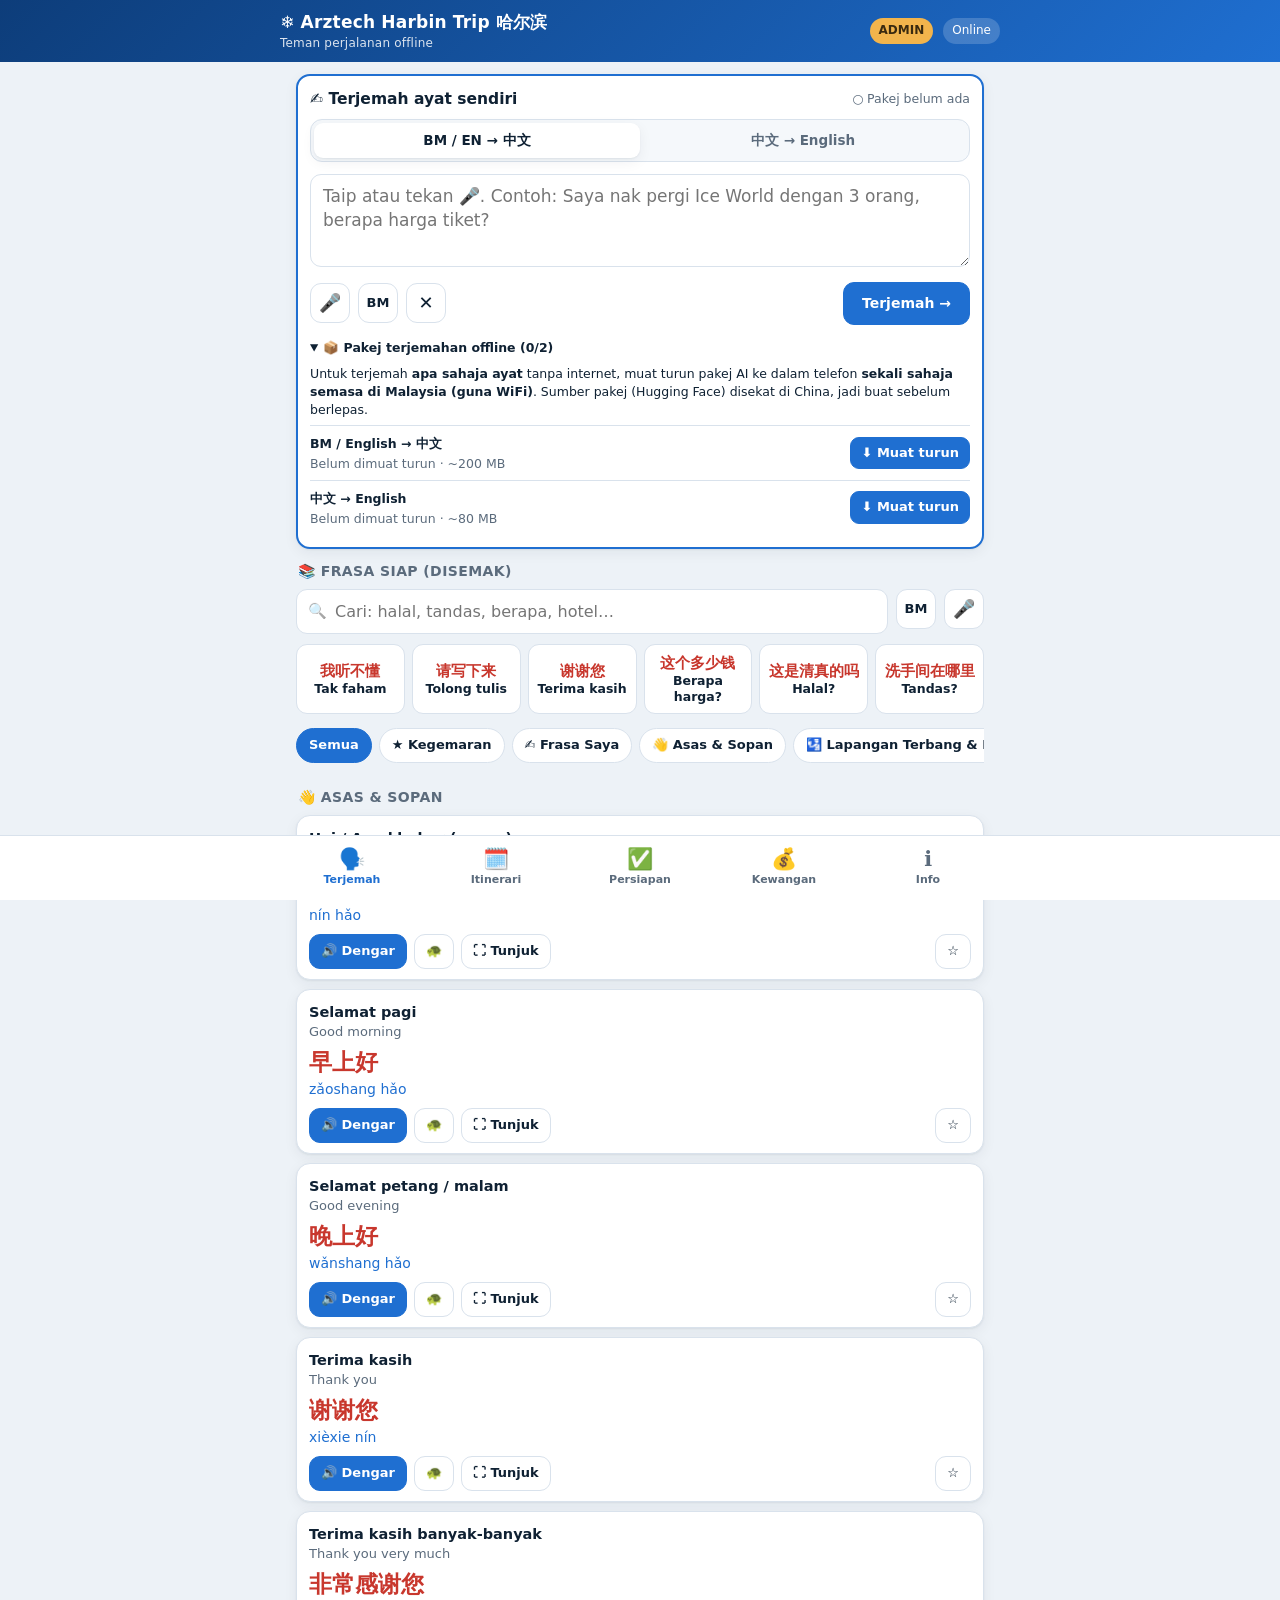
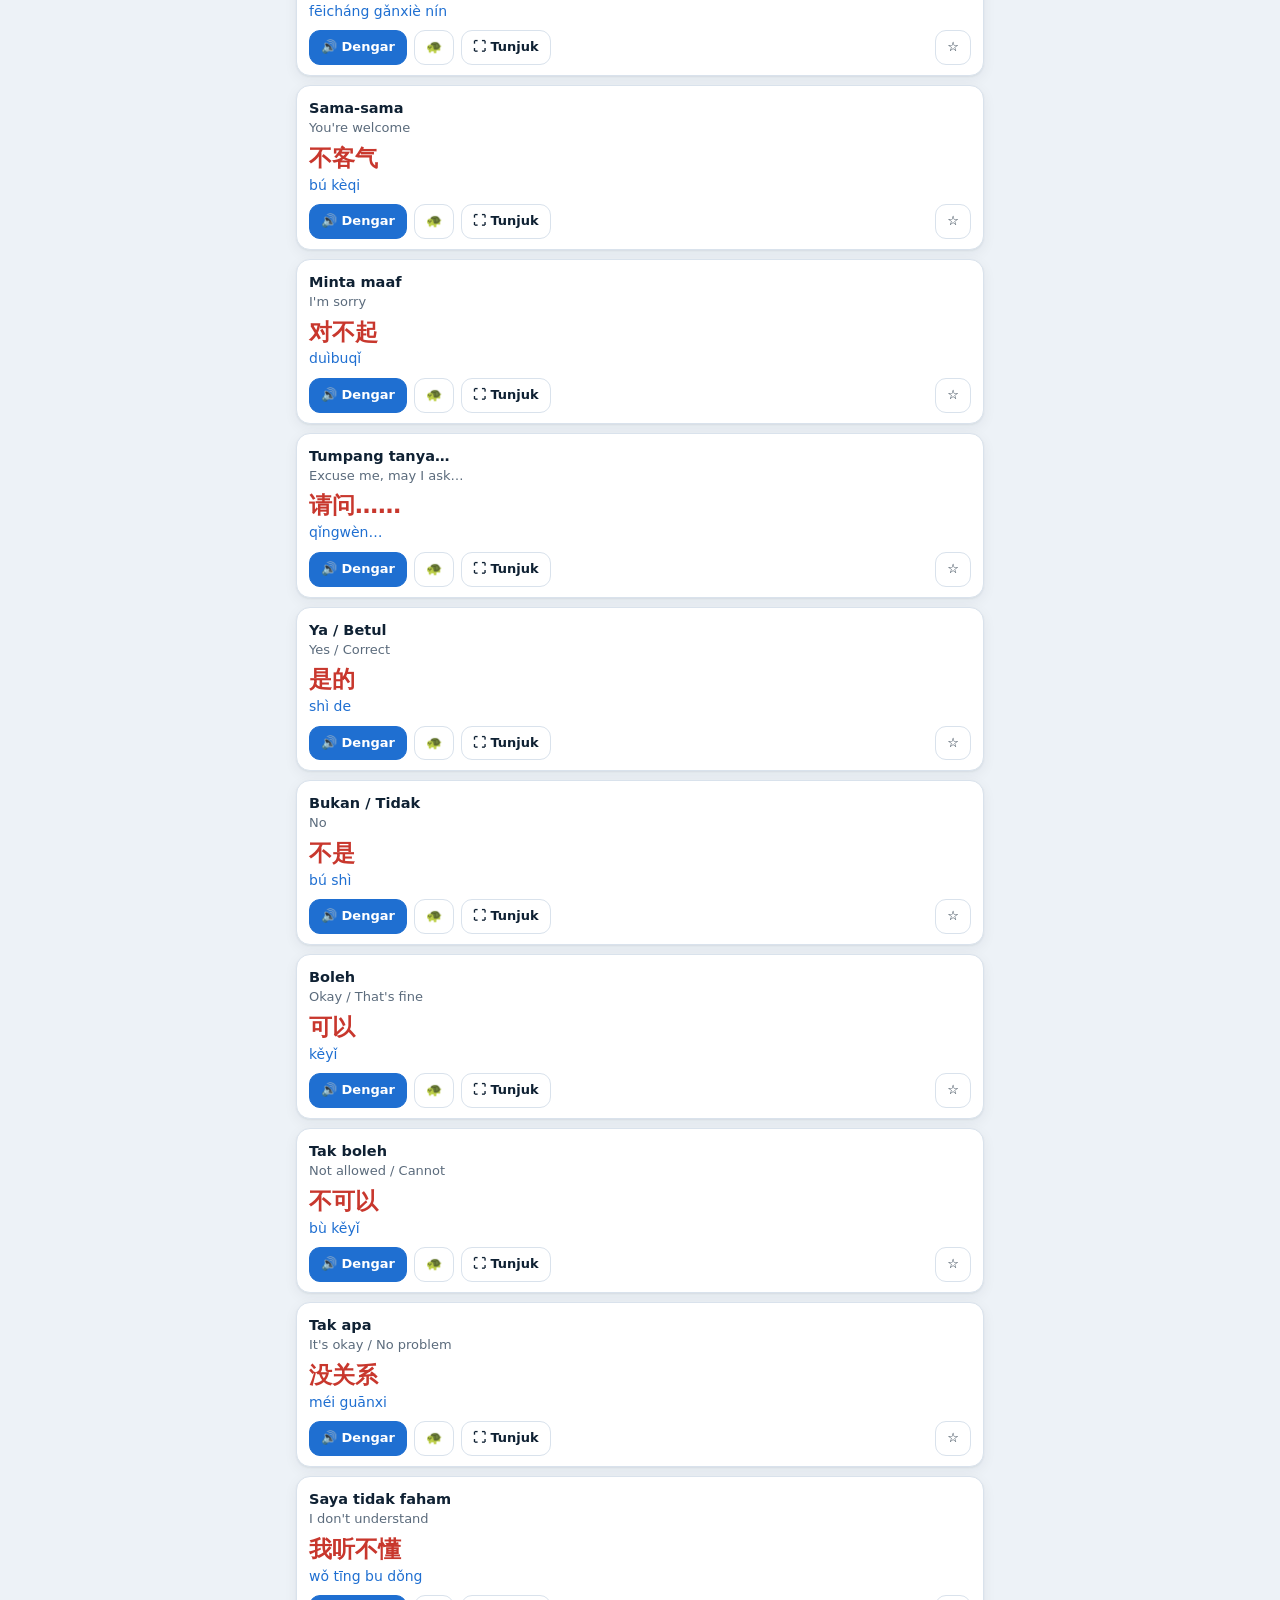
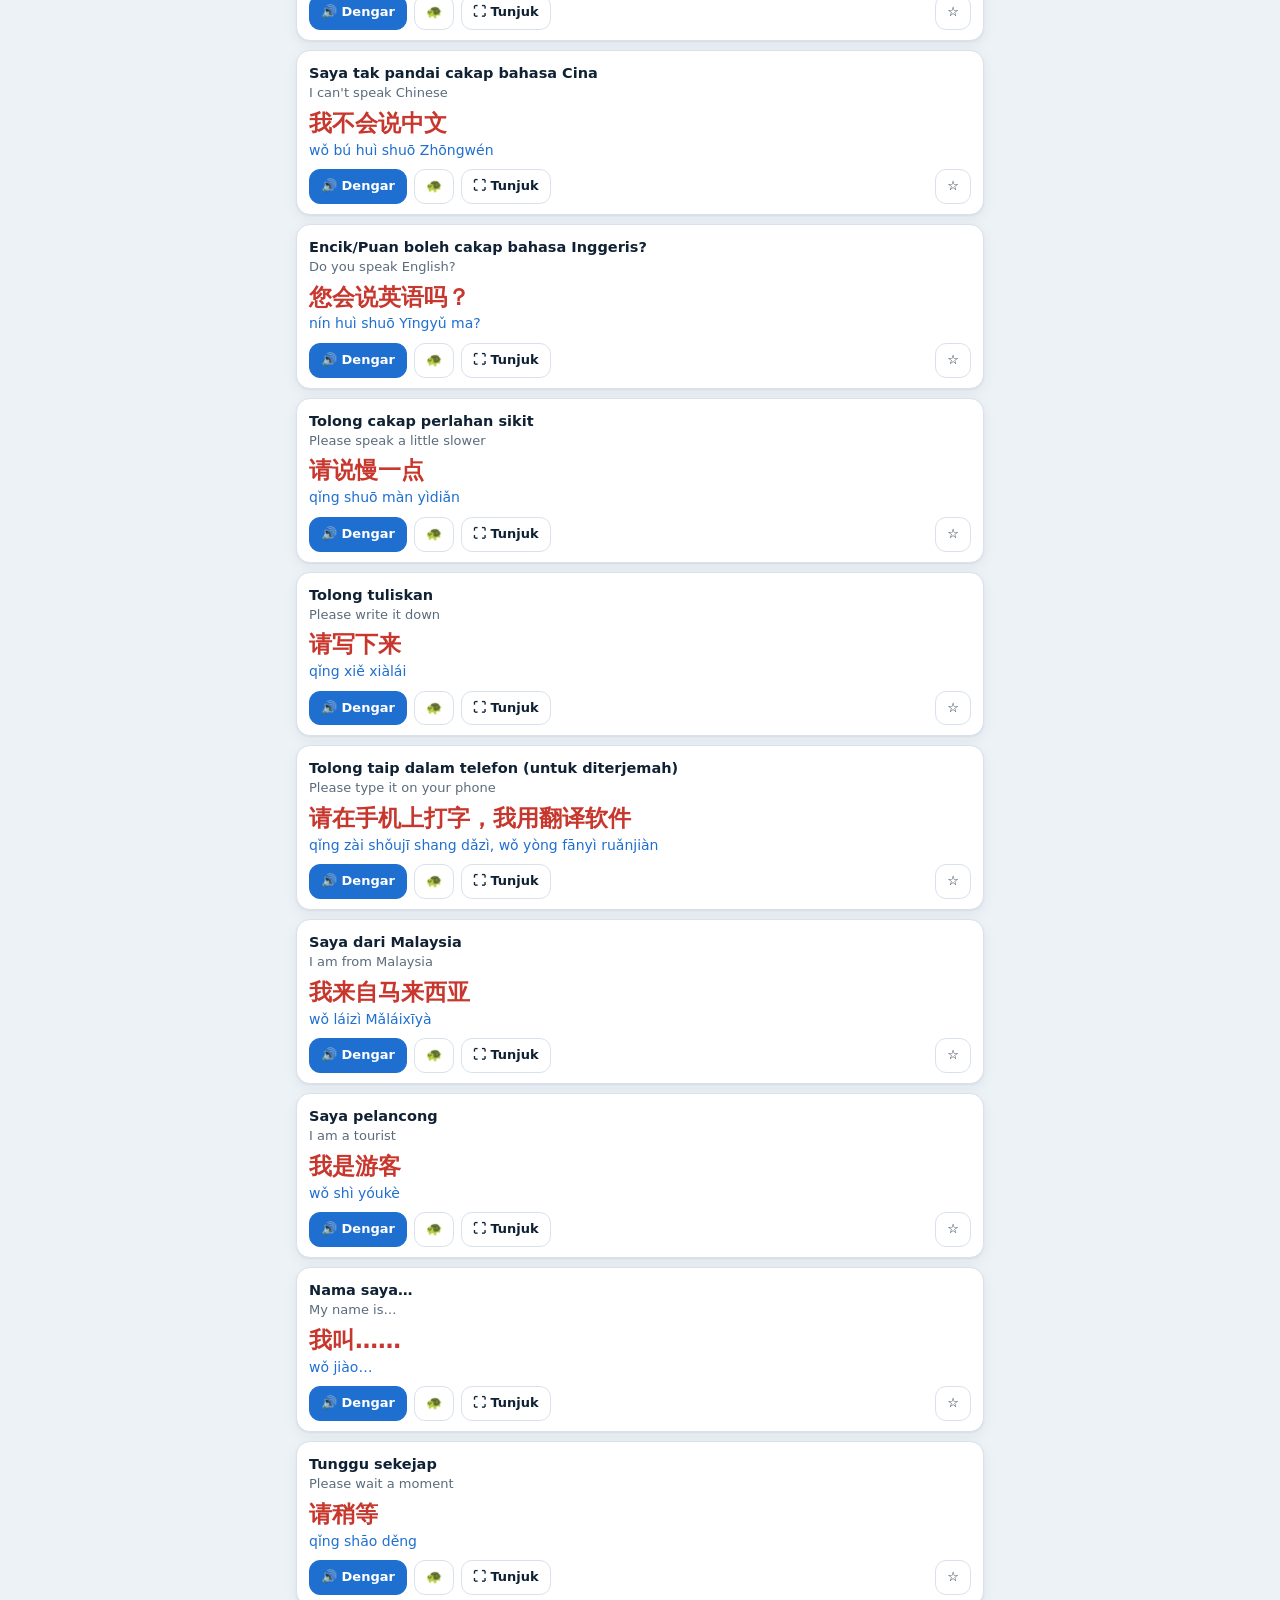
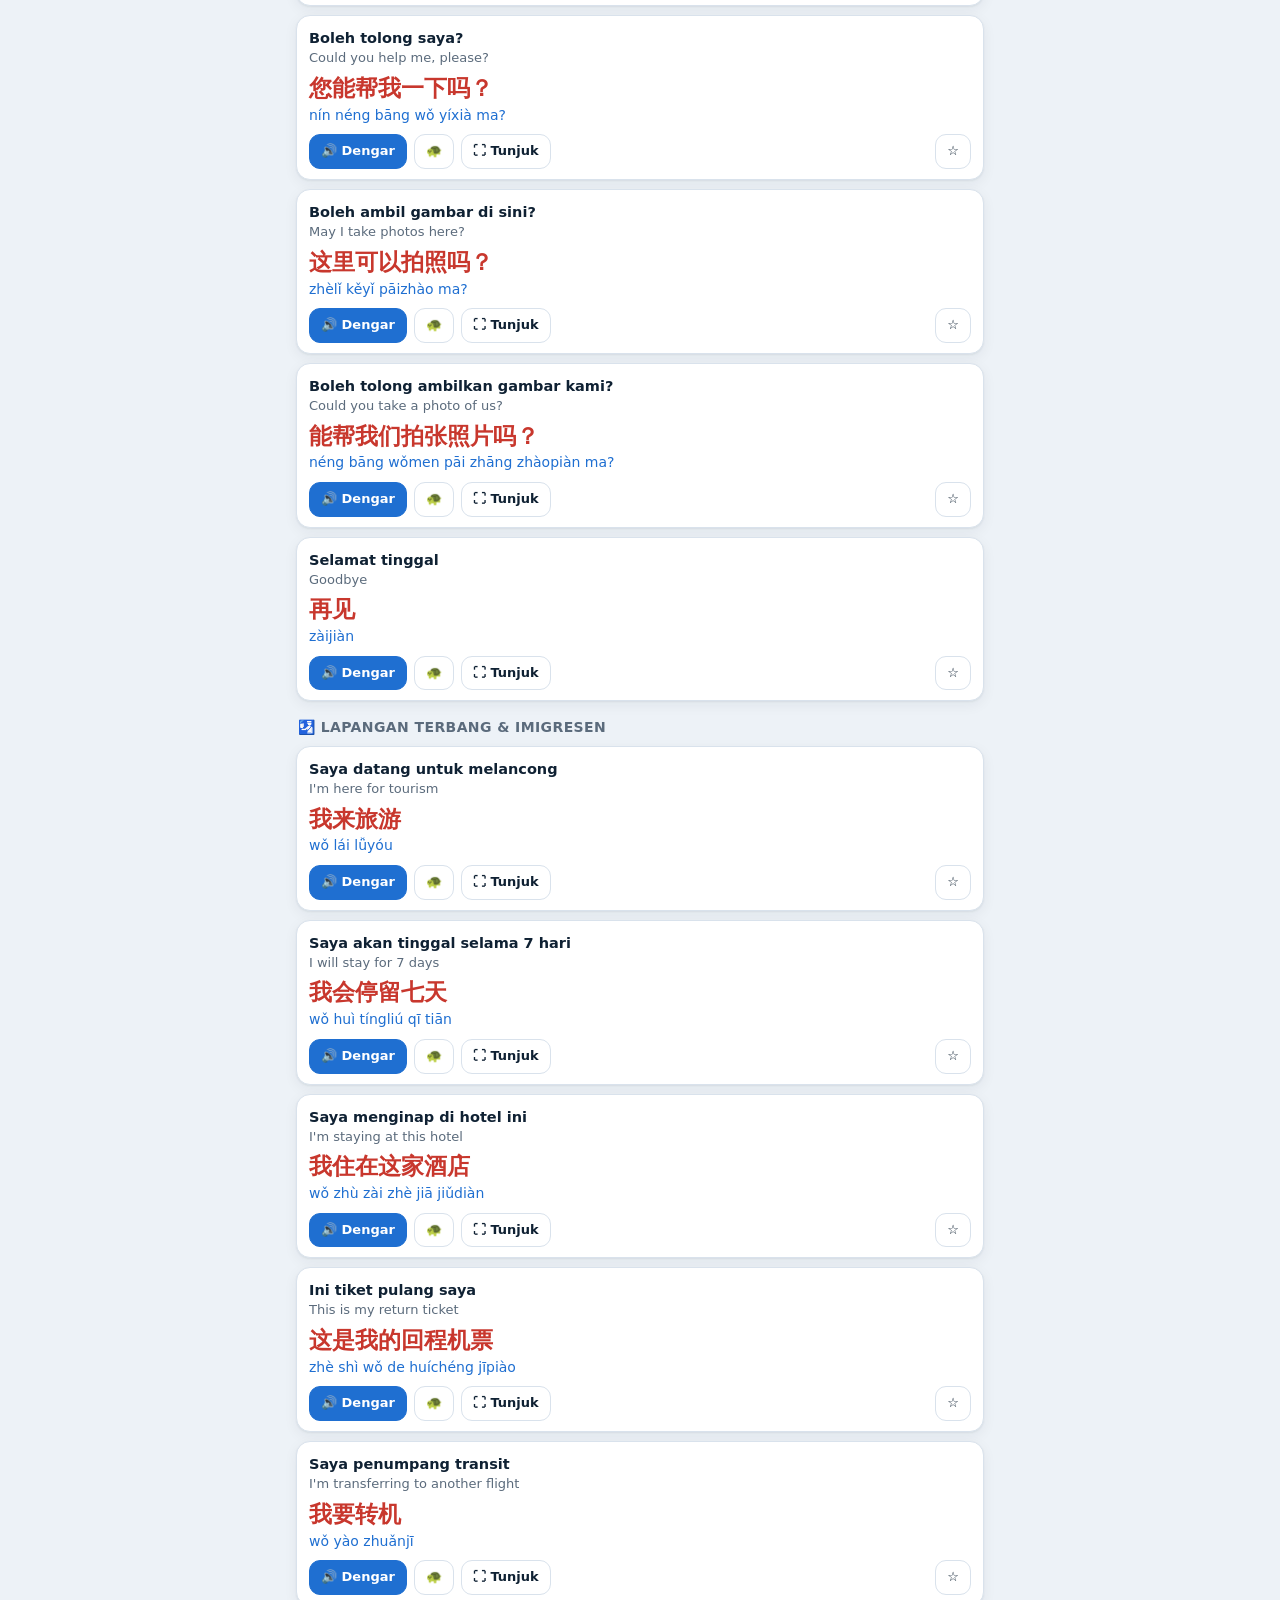
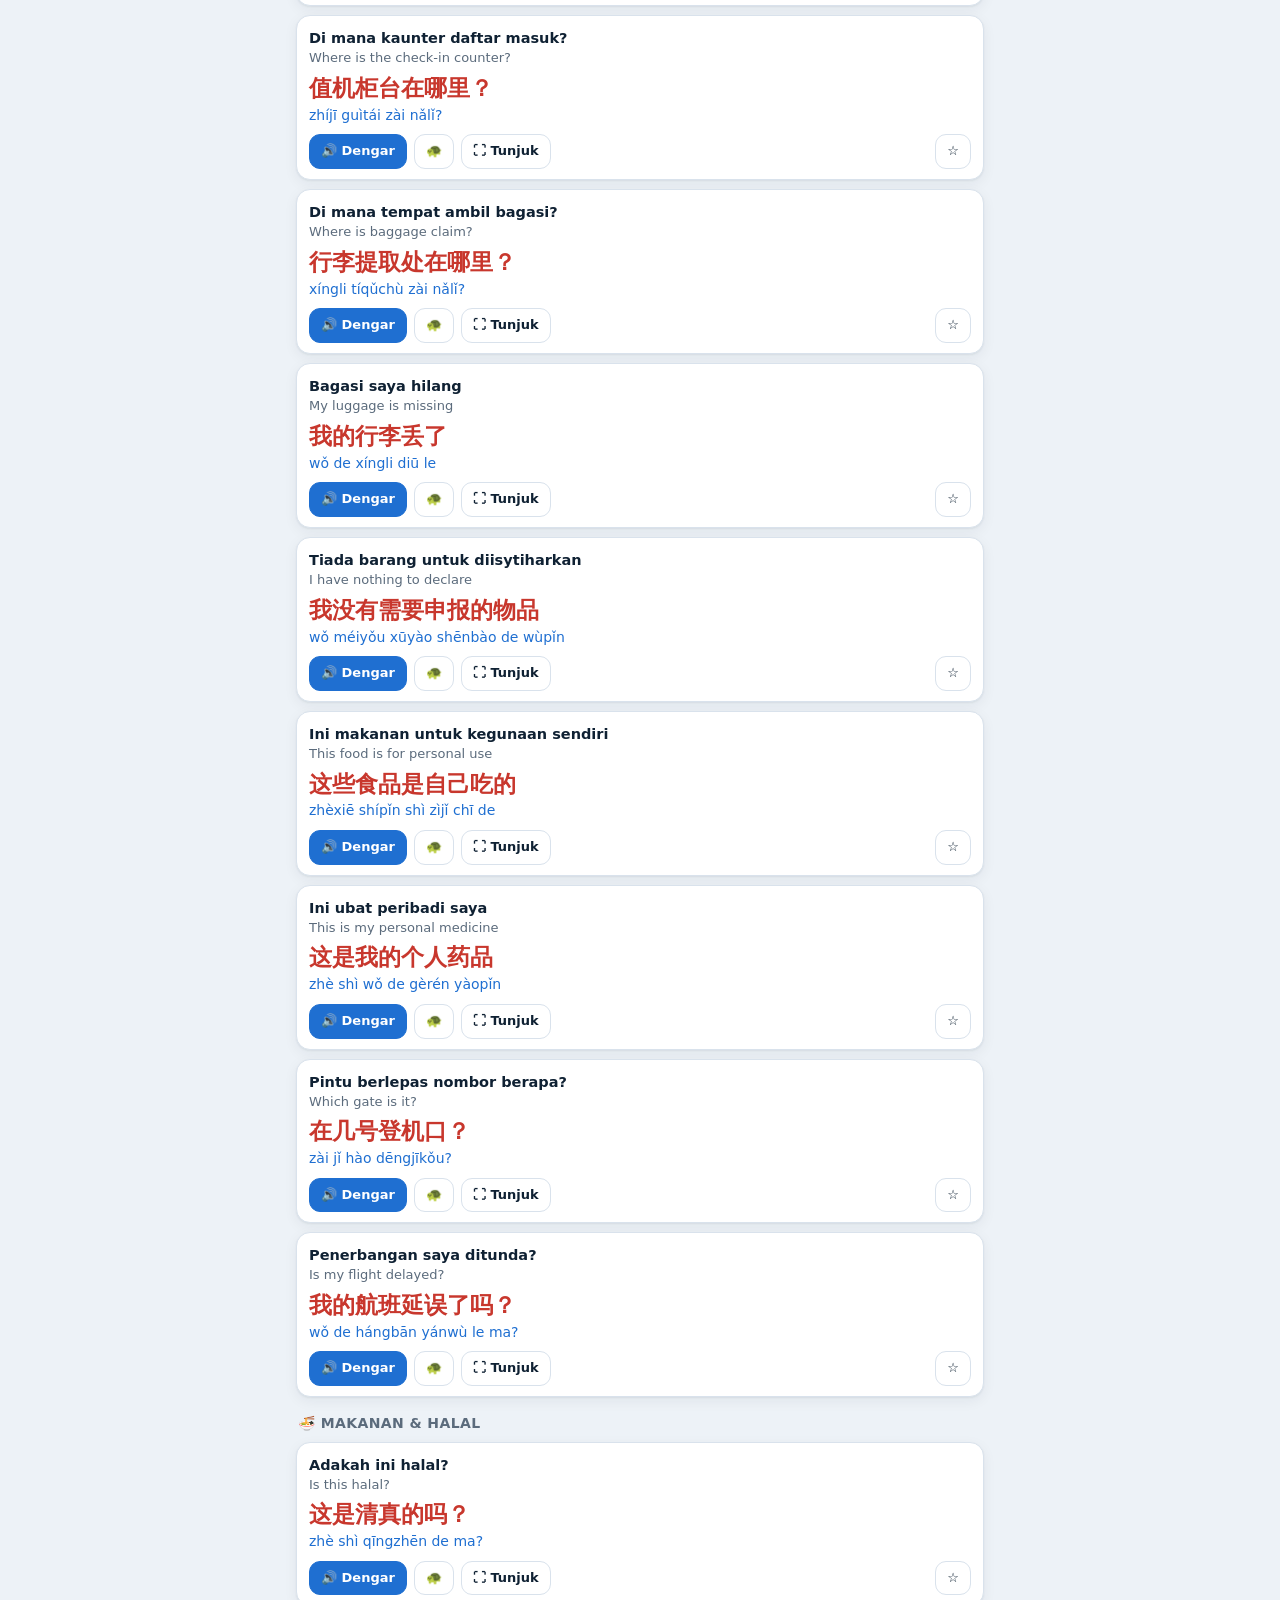
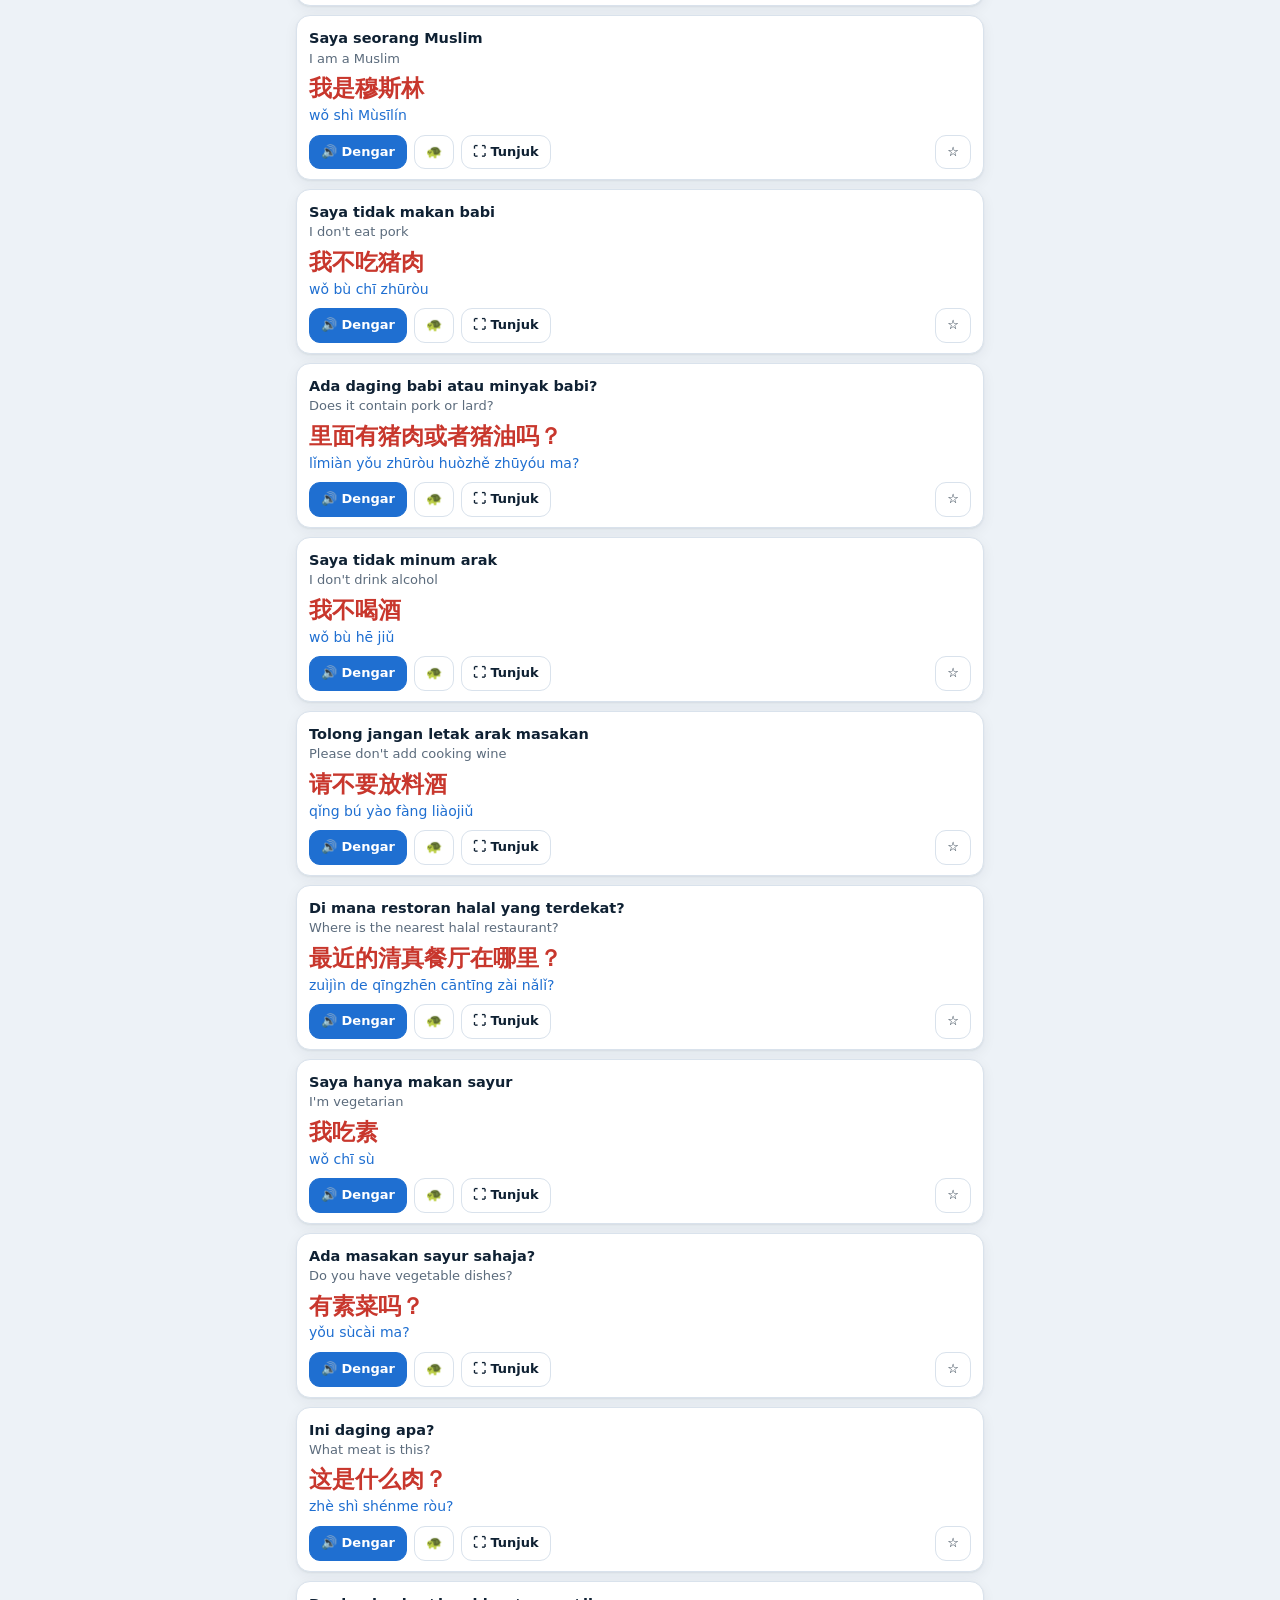
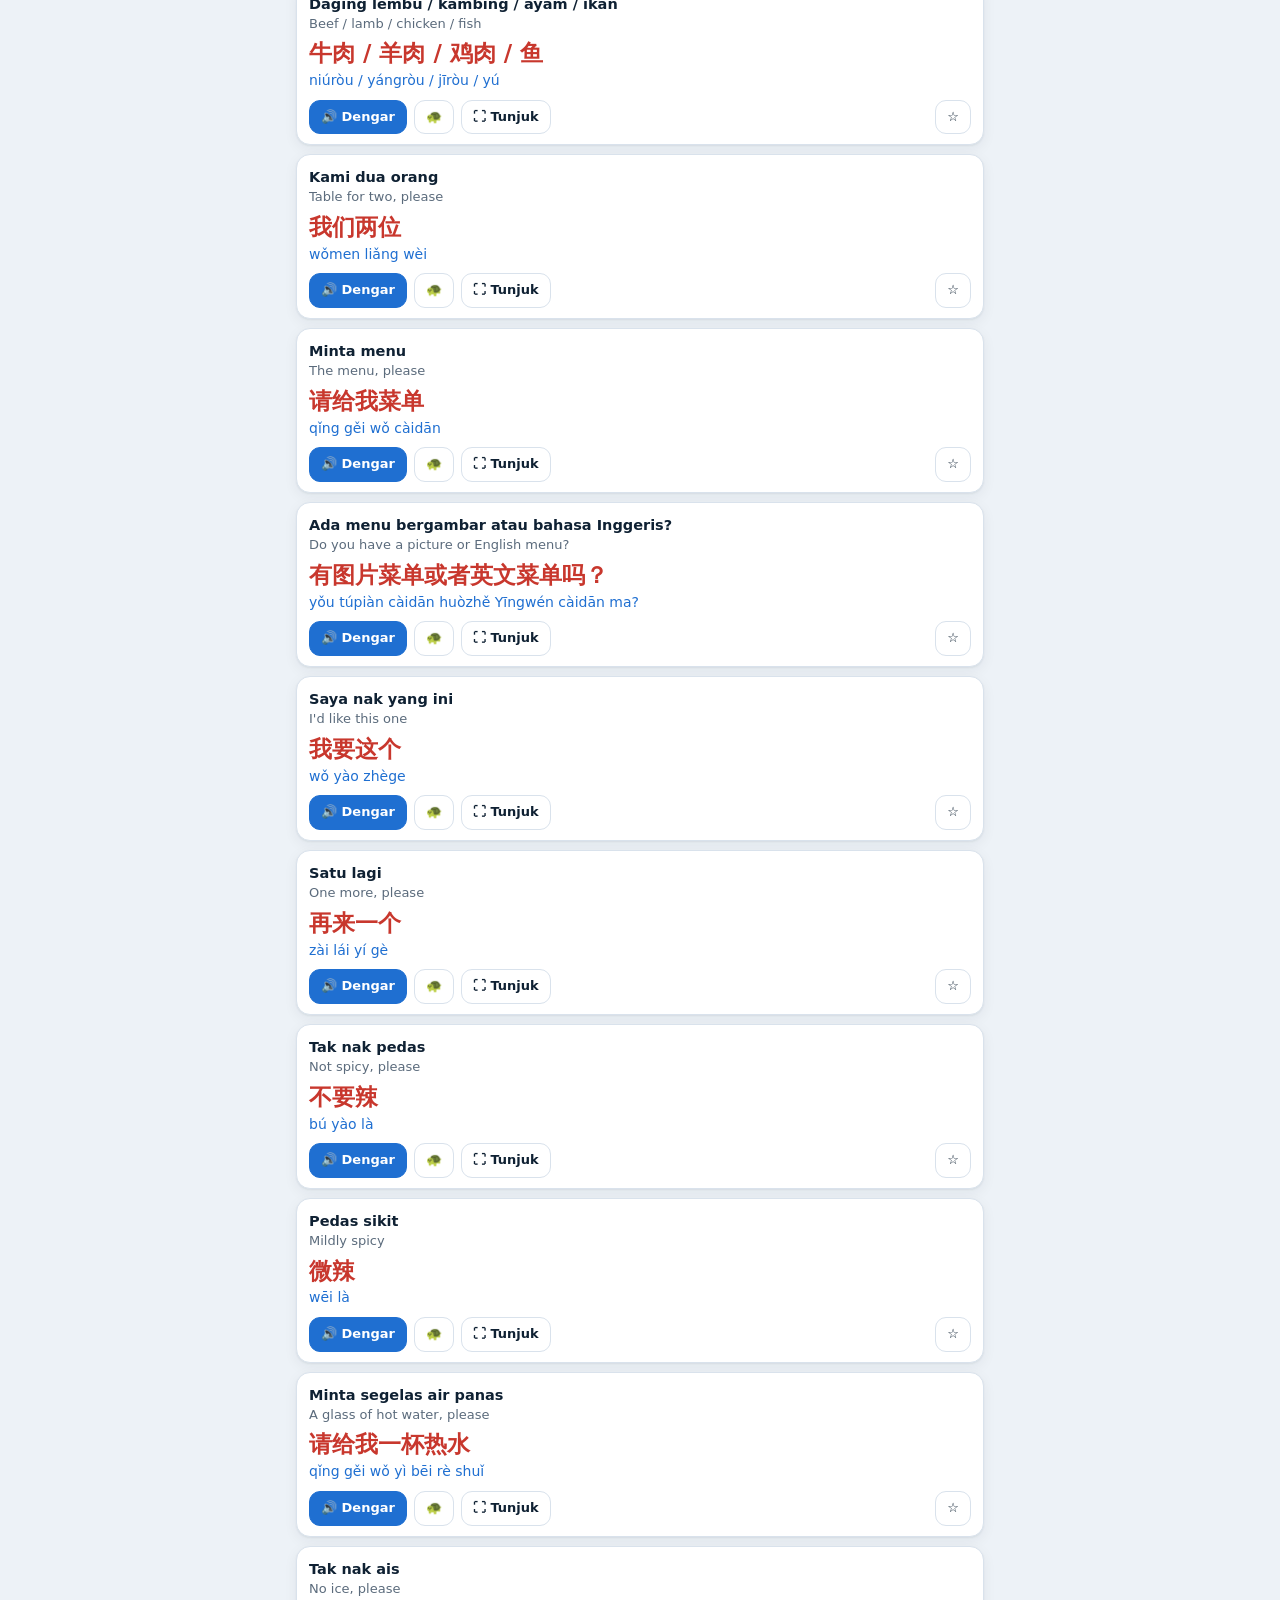
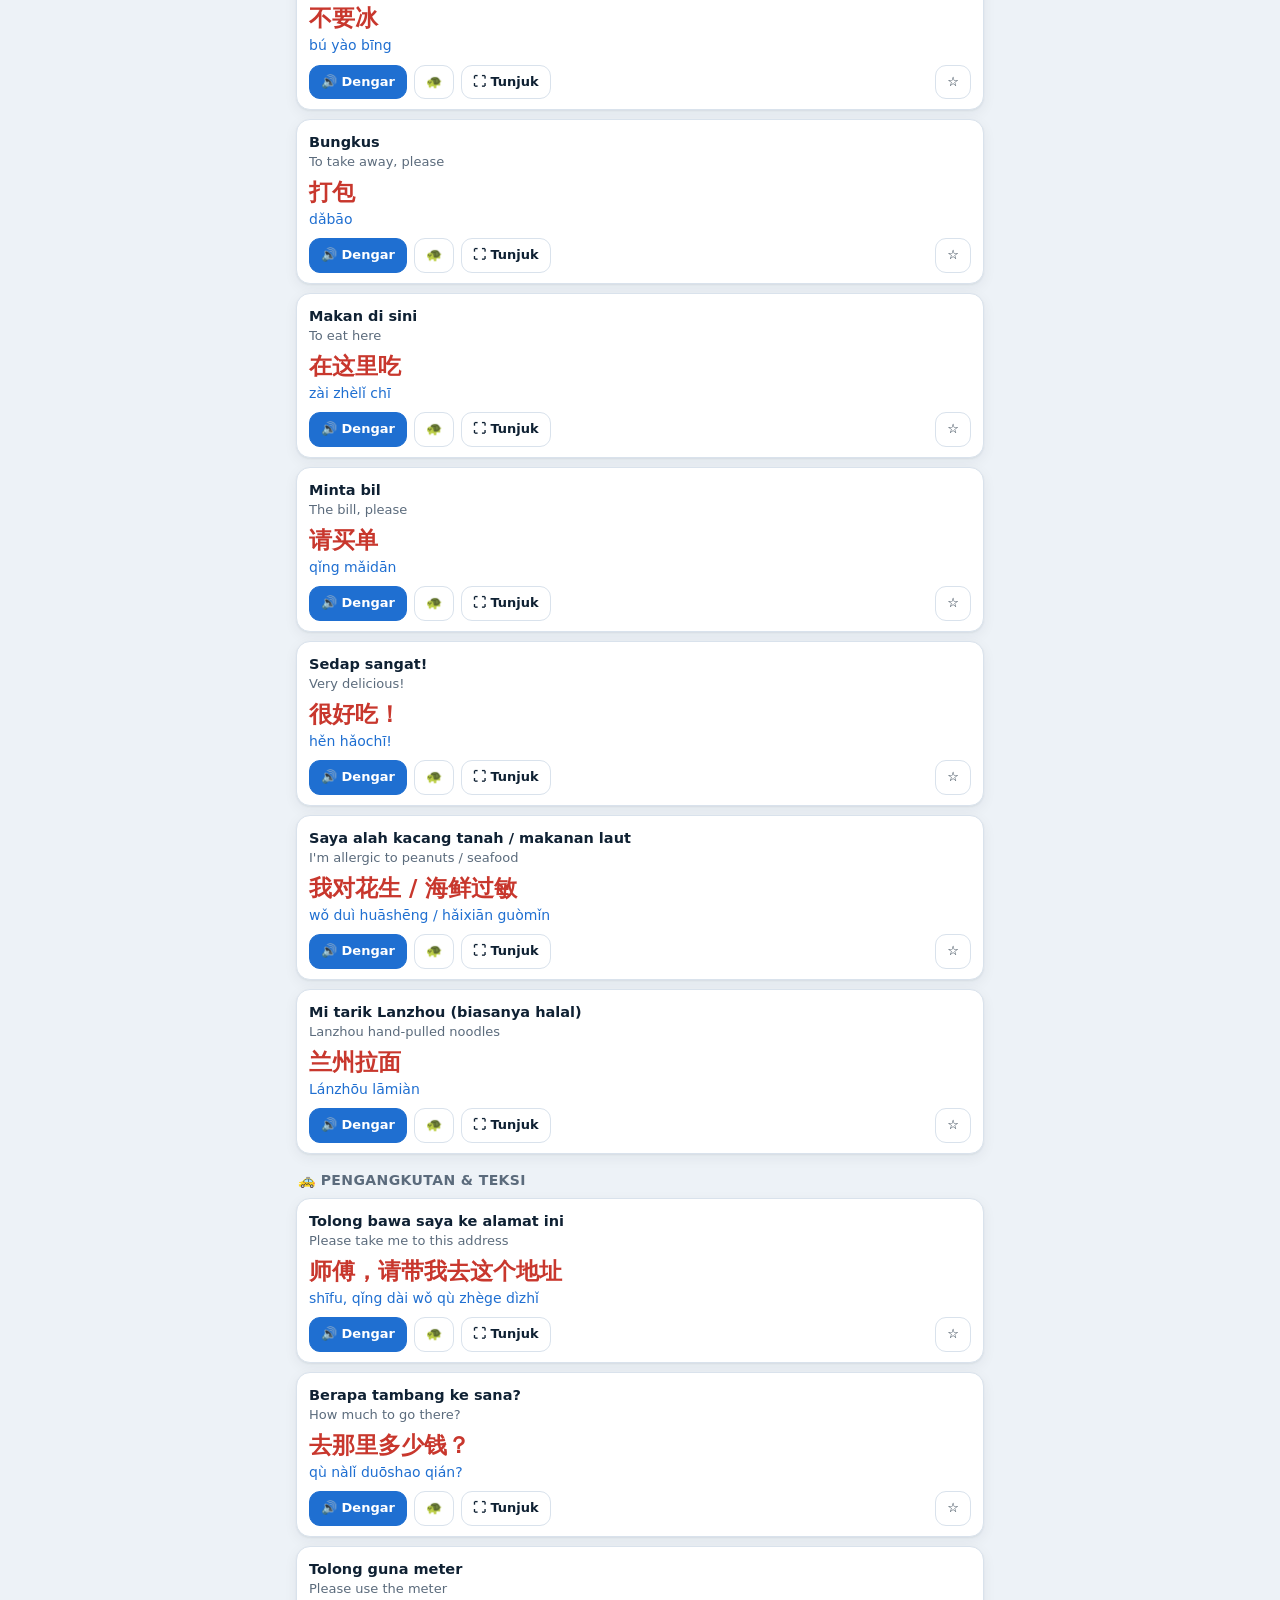
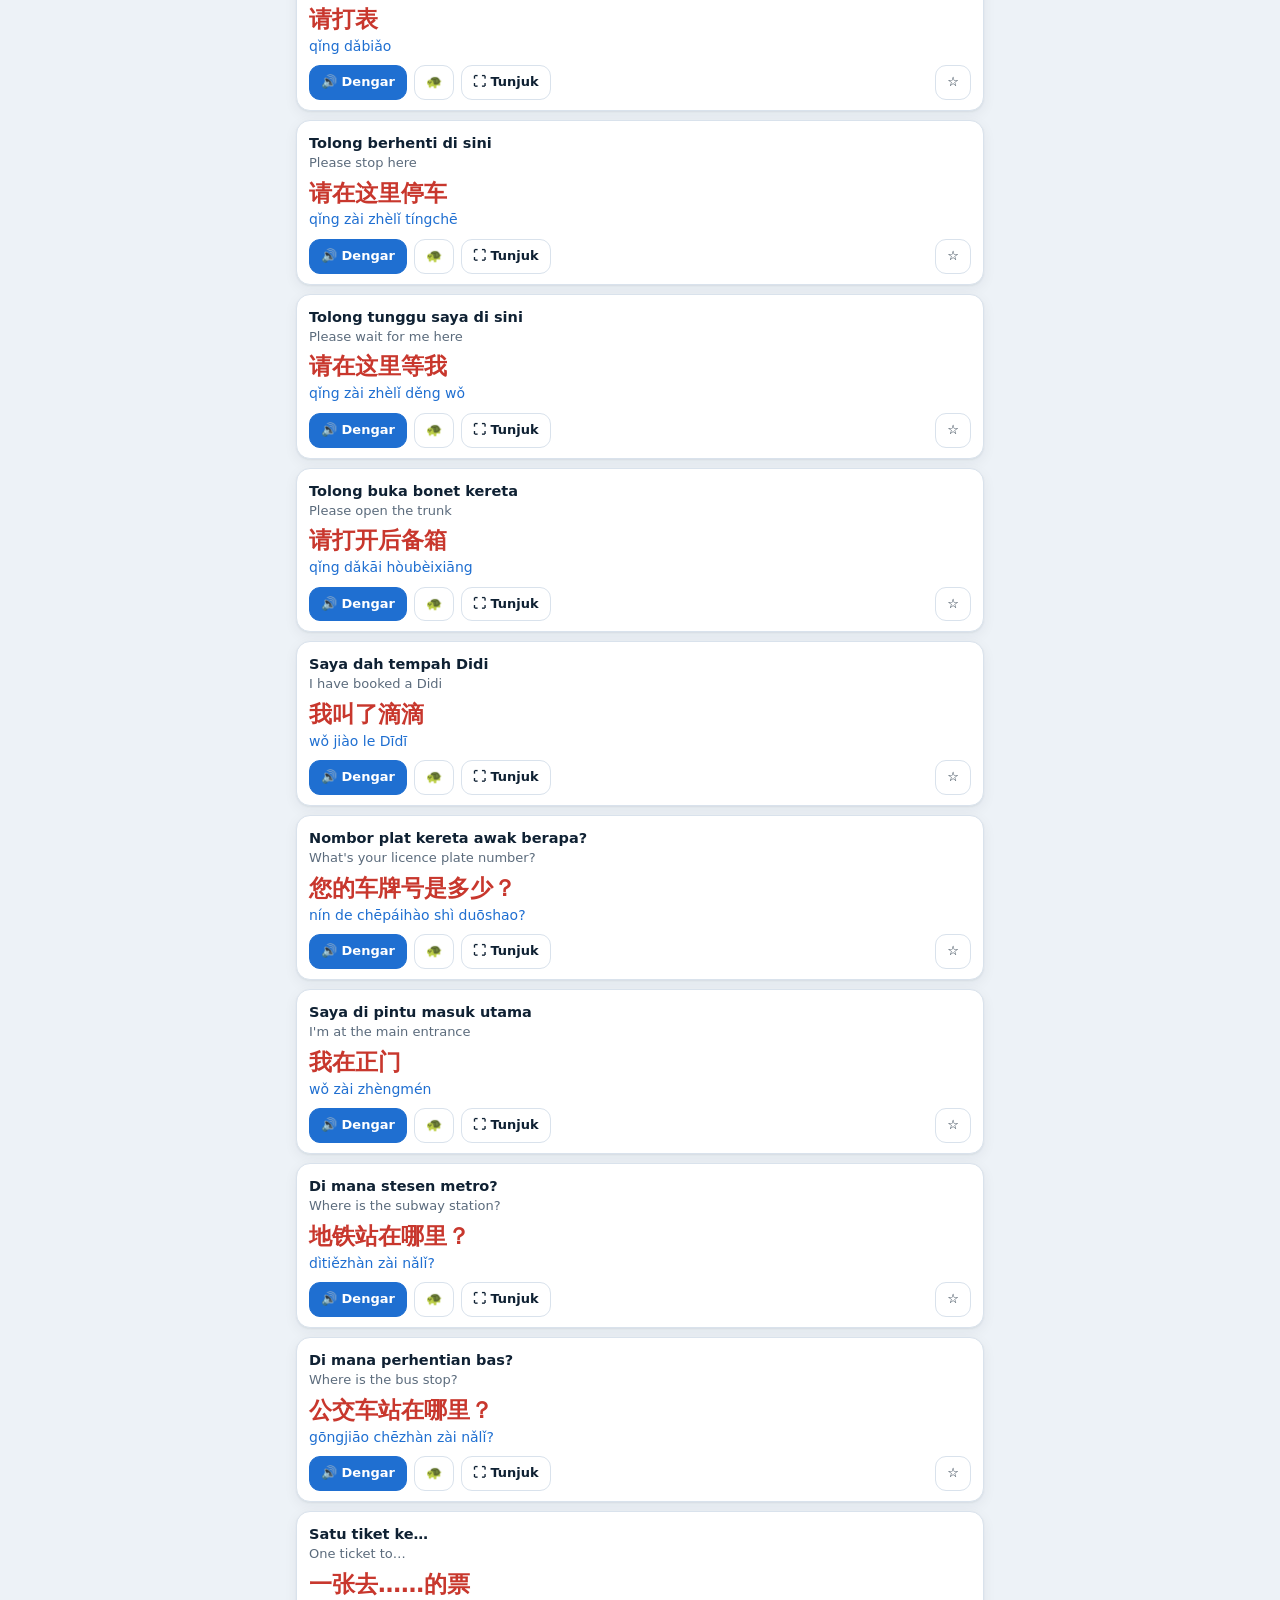
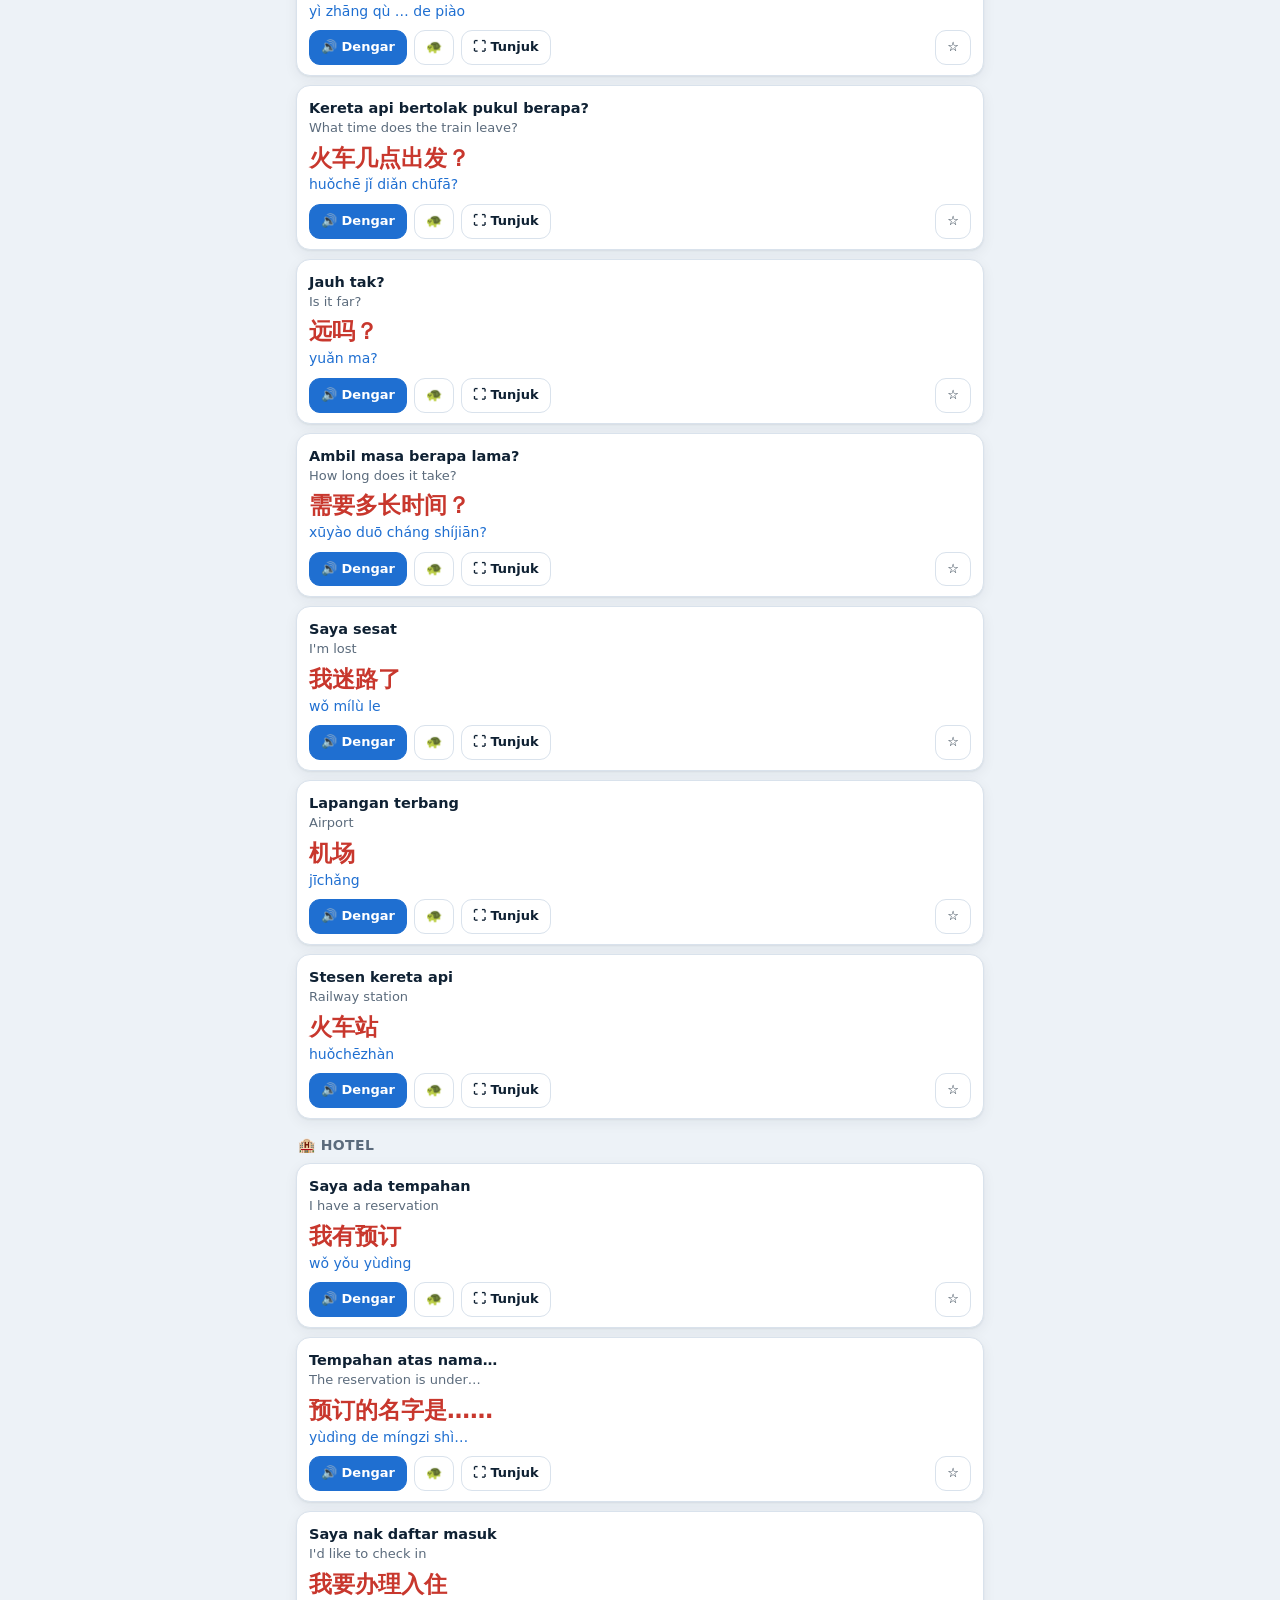
==== commit a9b9e204: "Rename app title to Arztech Harbin Trip Co-Authored-By: Claude Opus 5.5 <noreply@anthropic.com> Clau" ====
--- a/admin.html
+++ b/admin.html
@@ -4,13 +4,13 @@
 <head>
 <meta charset="utf-8">
 <meta name="viewport" content="width=device-width, initial-scale=1, viewport-fit=cover">
-<title>#HarbinTrip Admin</title>
+<title>Arztech Harbin Trip — Admin</title>
 <meta name="description" content="Teman perjalanan offline ke Harbin: terjemahan BM–EN–中文 dengan suara, senarai persiapan & bajet, dan rekod kewangan.">
 <meta name="theme-color" content="#0d3d7a">
 <meta name="apple-mobile-web-app-capable" content="yes">
 <meta name="mobile-web-app-capable" content="yes">
 <meta name="apple-mobile-web-app-status-bar-style" content="black-translucent">
-<meta name="apple-mobile-web-app-title" content="HarbinTrip Admin">
+<meta name="apple-mobile-web-app-title" content="Arztech Admin">
 <link rel="manifest" href="manifest-admin.webmanifest">
 <link rel="icon" href="icons/icon.svg" type="image/svg+xml">
 <link rel="apple-touch-icon" href="icons/apple-touch-icon.png">
@@ -21,7 +21,7 @@
 <body>
 <header class="top">
   <div class="top-in">
-    <div class="brand">❄️ #HarbinTrip <span class="zh">哈尔滨</span><small id="countdown">Teman perjalanan offline</small></div>
+    <div class="brand">❄️ Arztech Harbin Trip <span class="zh">哈尔滨</span><small id="countdown">Teman perjalanan offline</small></div>
     <span class="pill" id="netpill">Offline OK</span>
   </div>
 </header>
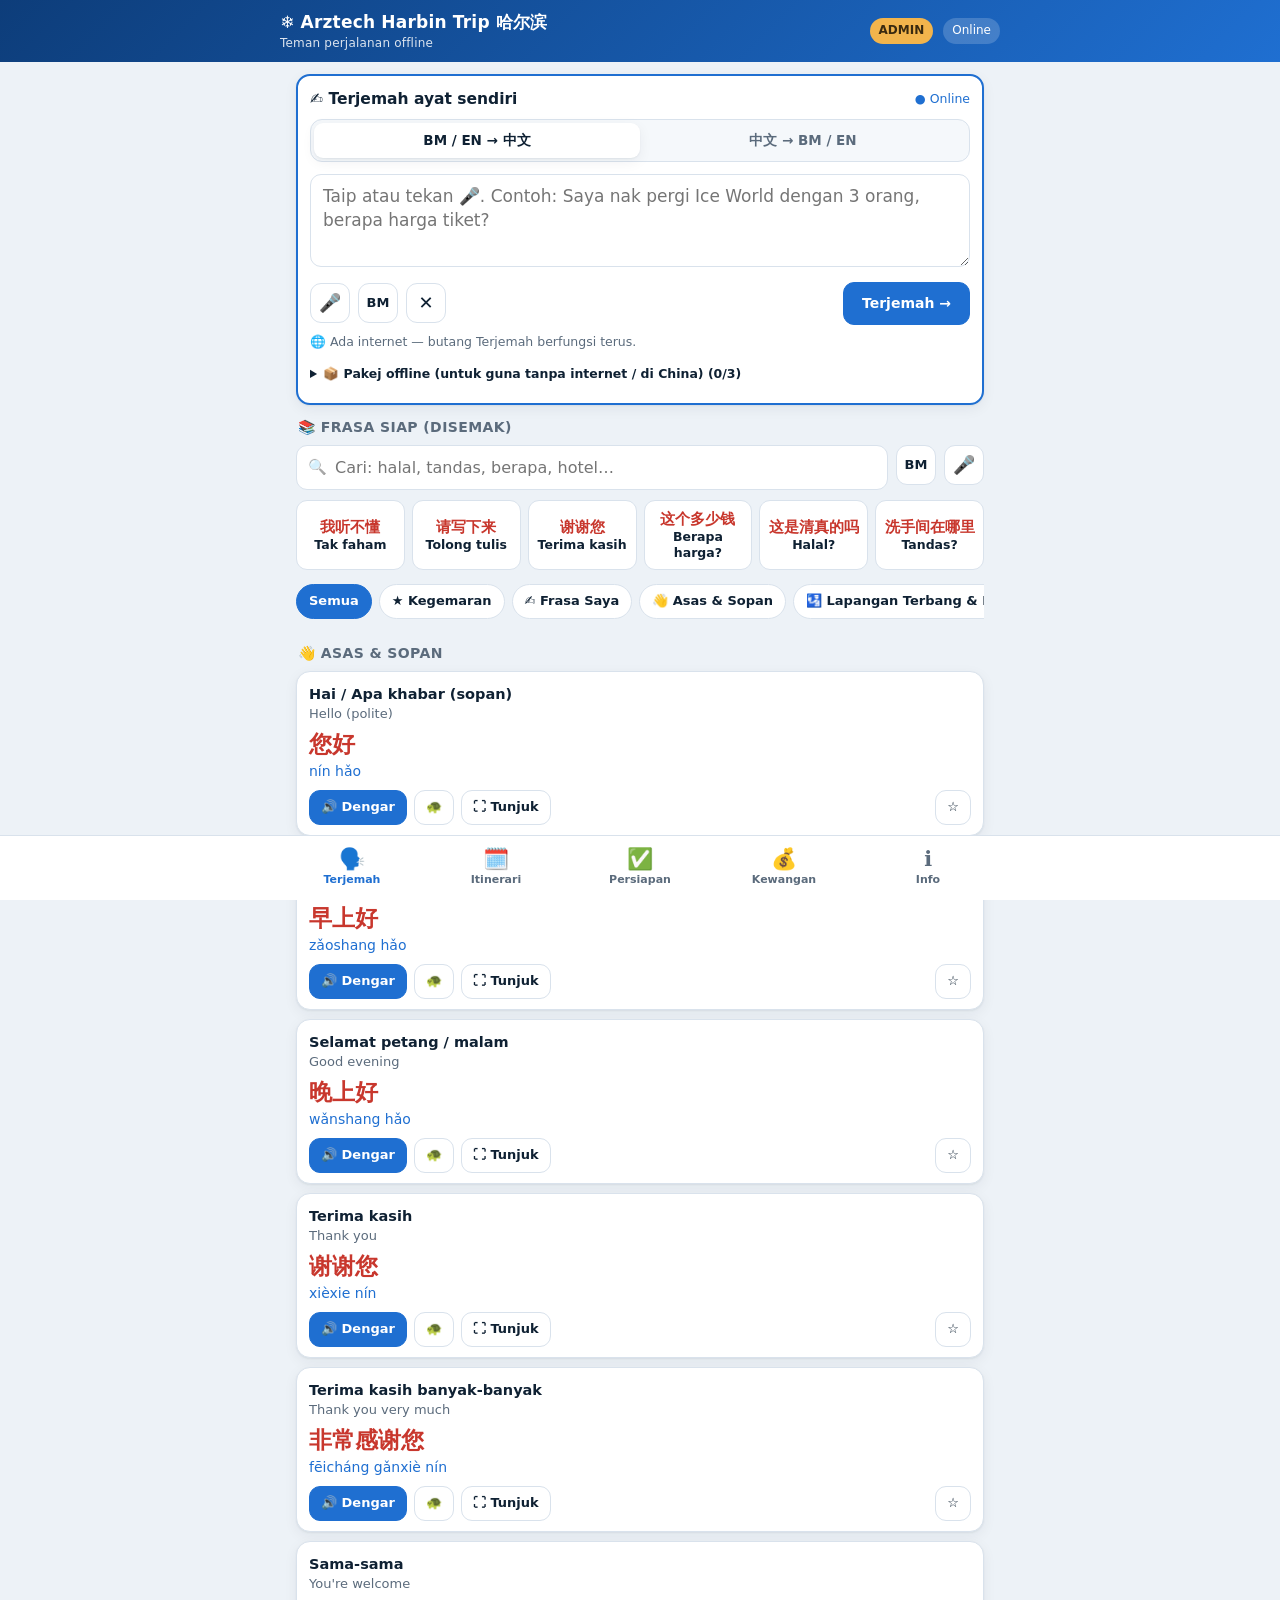
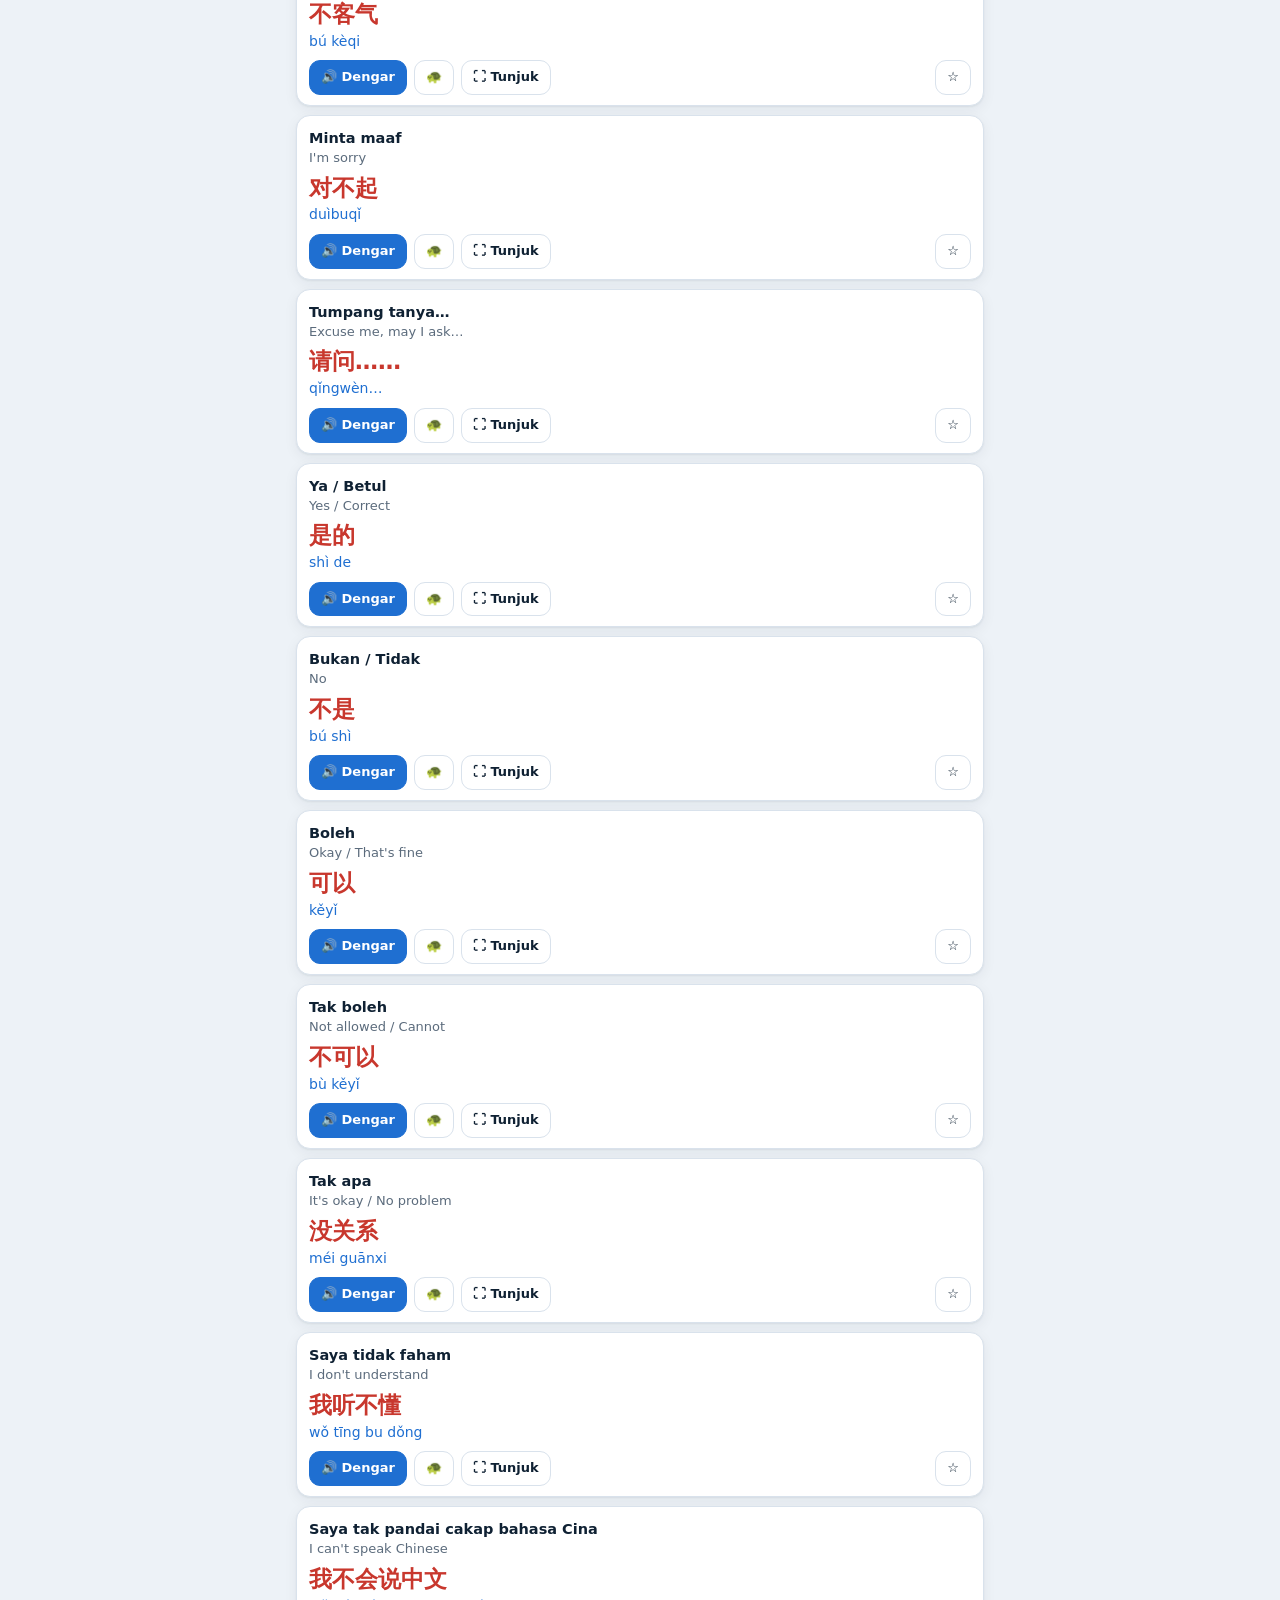
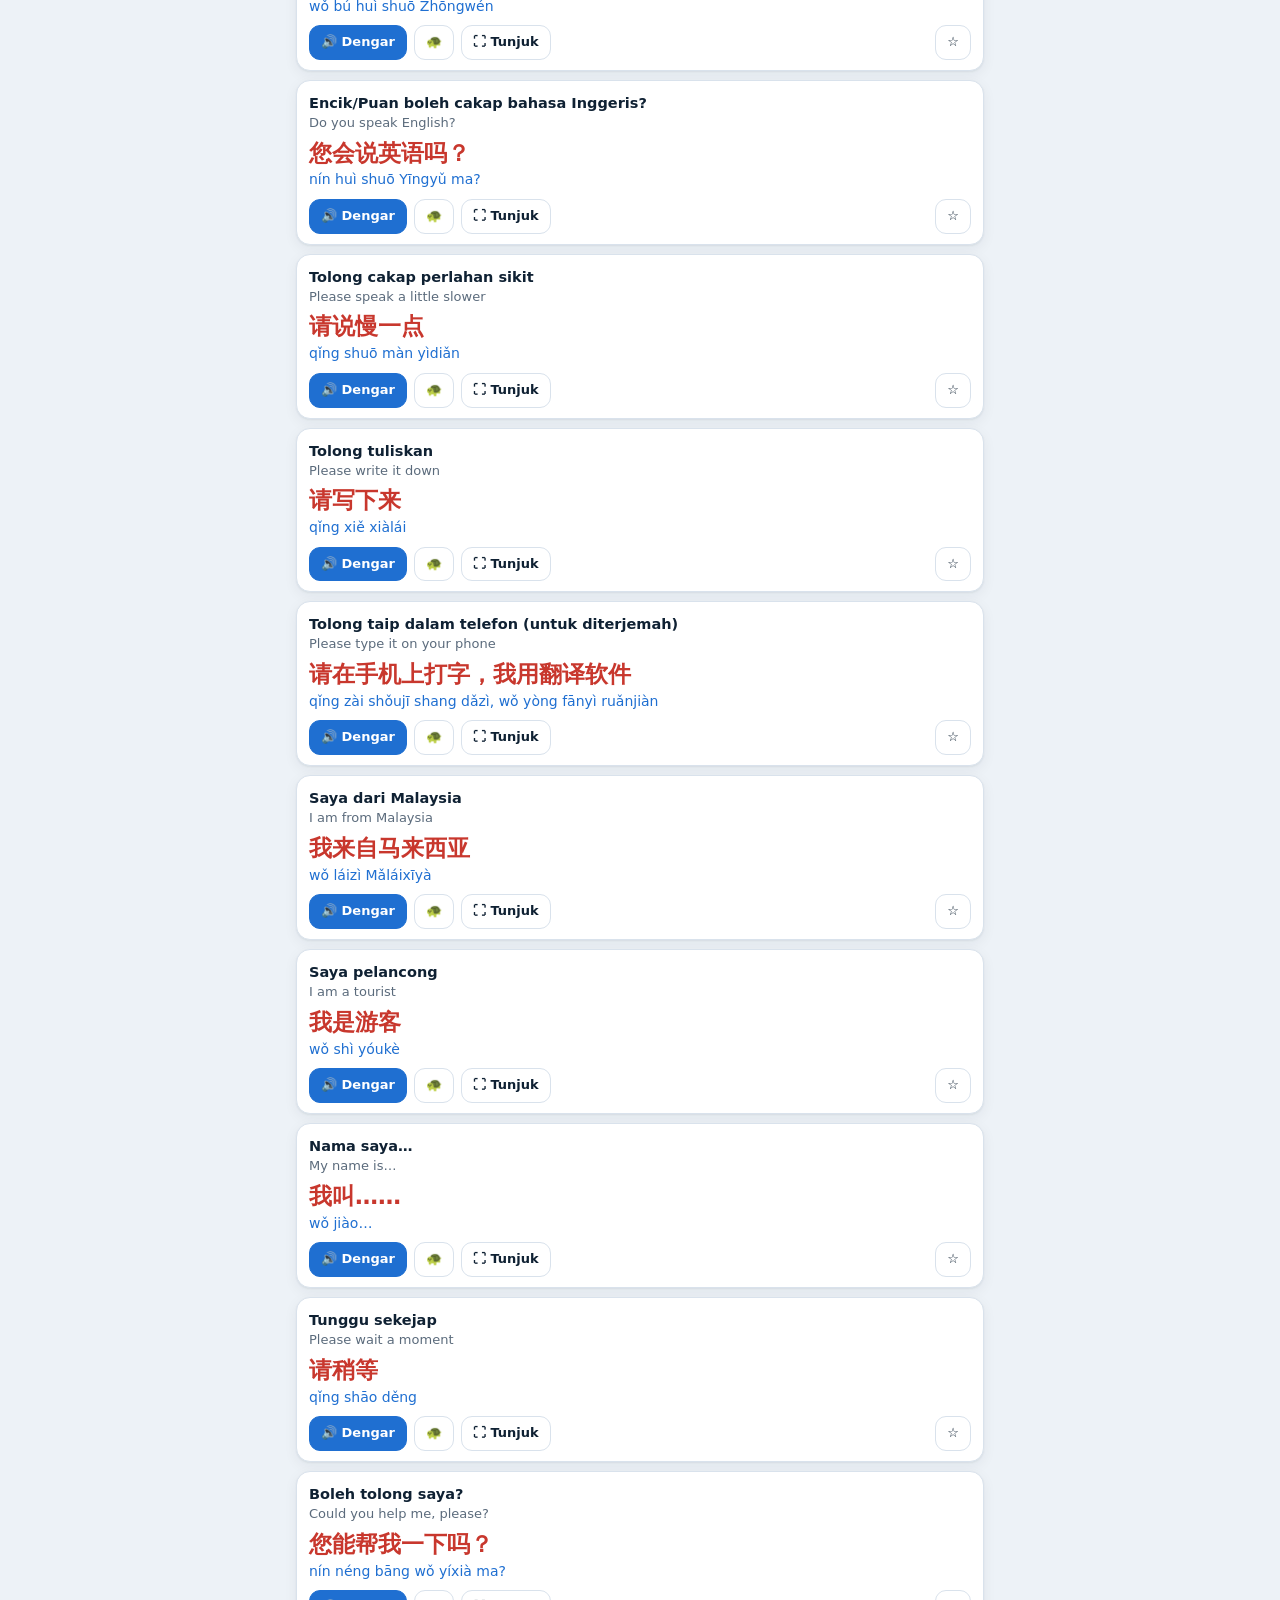
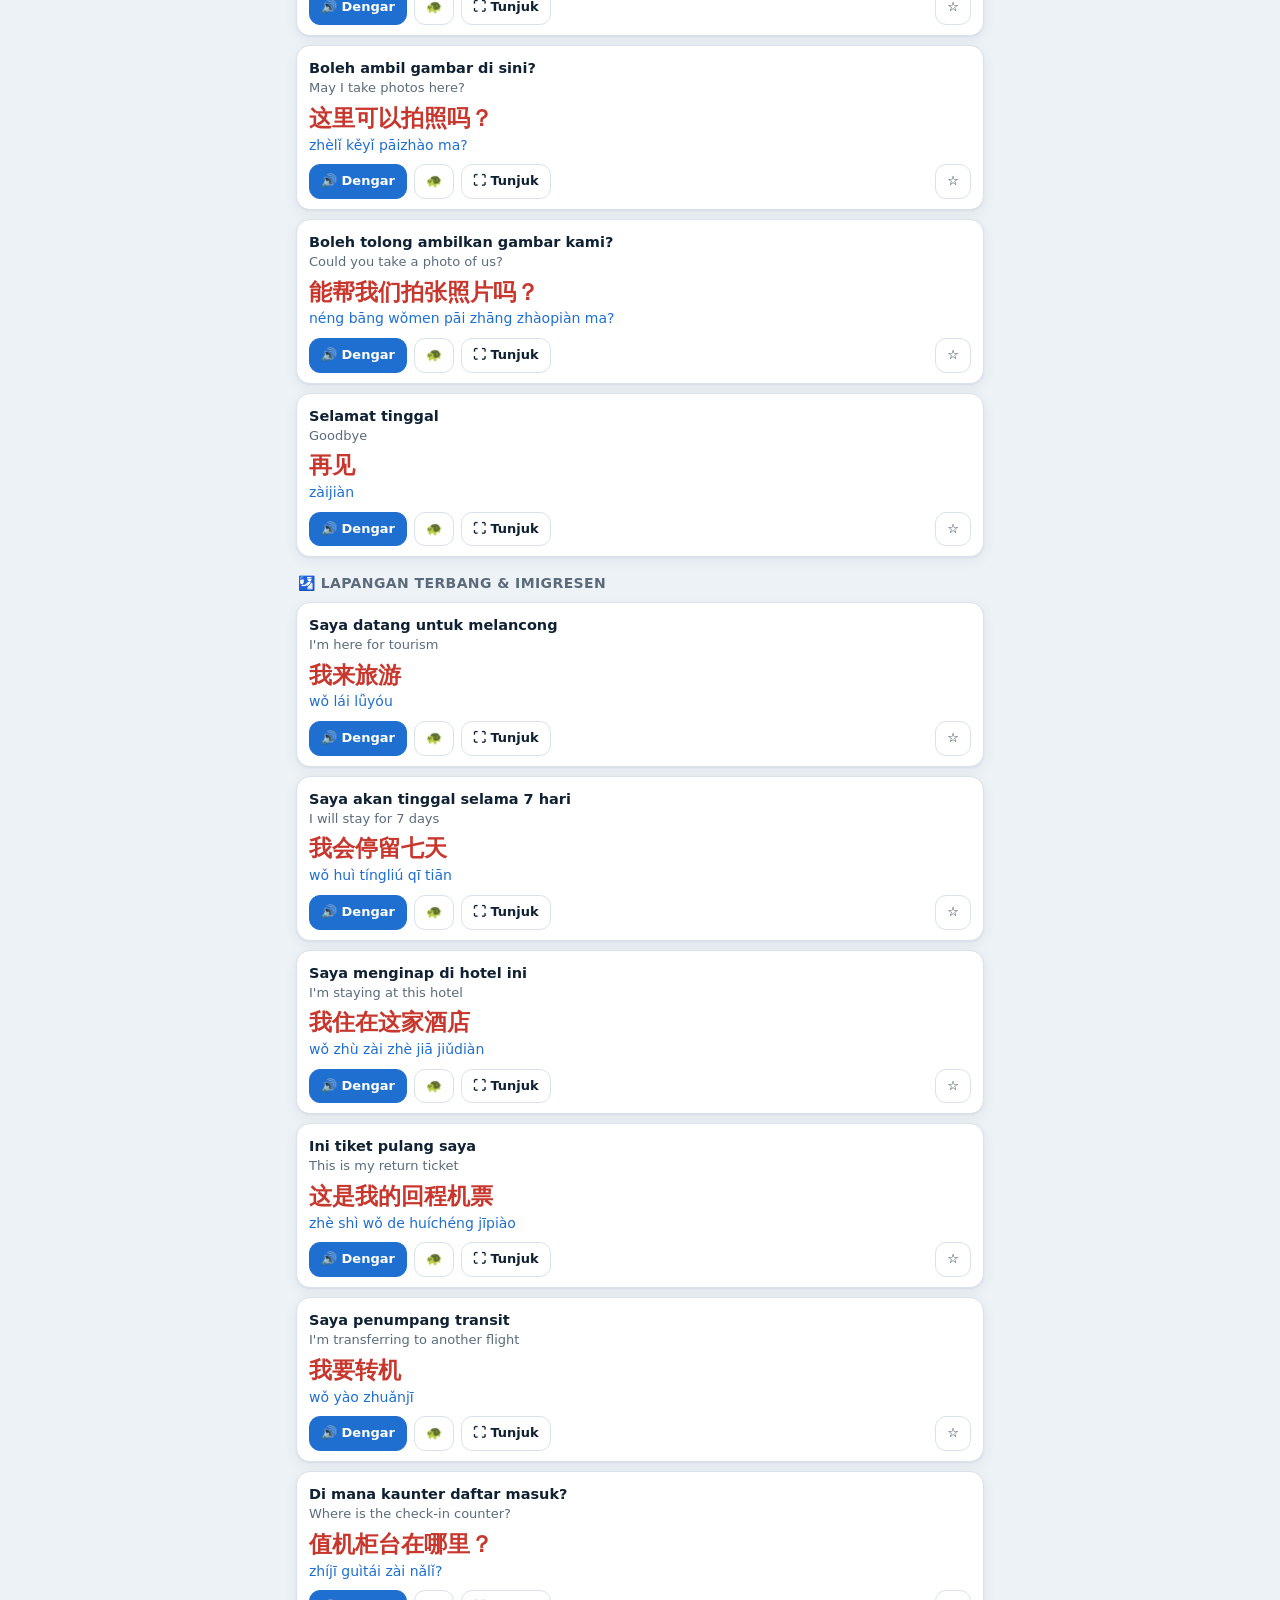
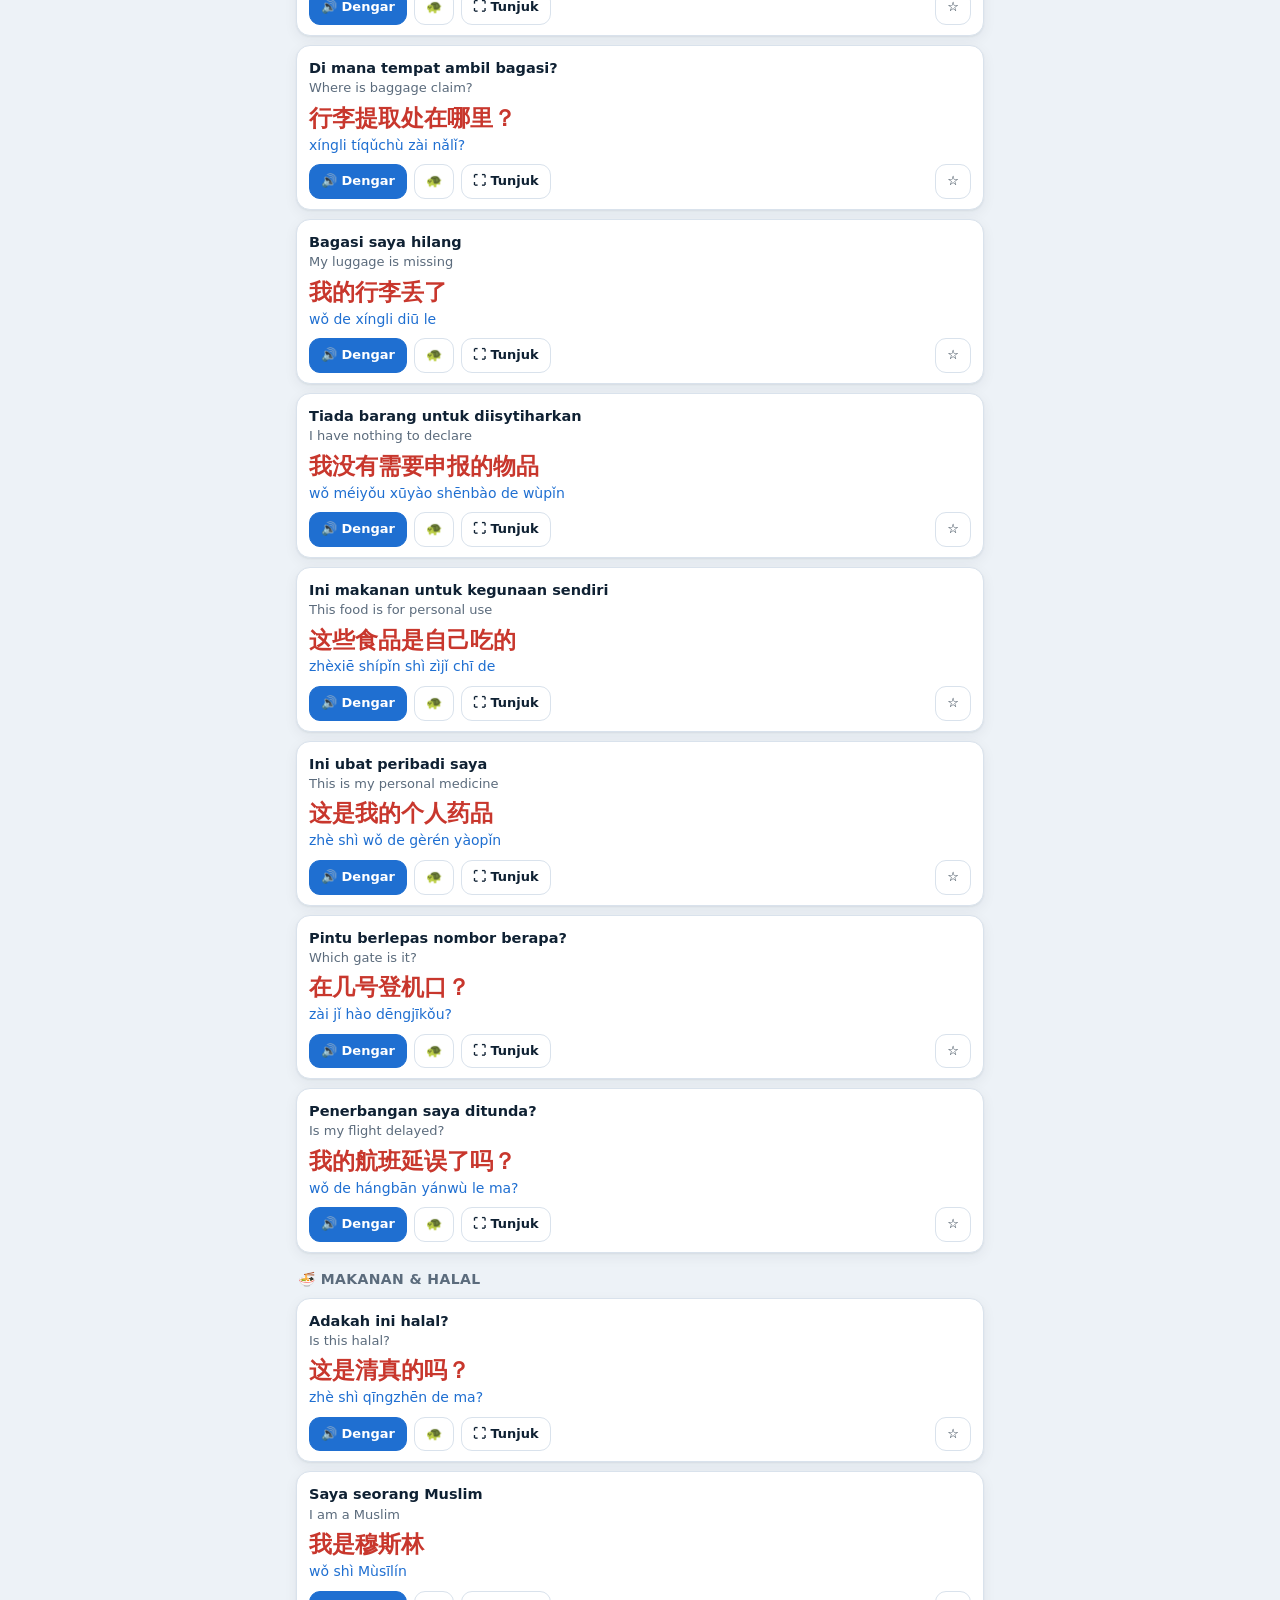
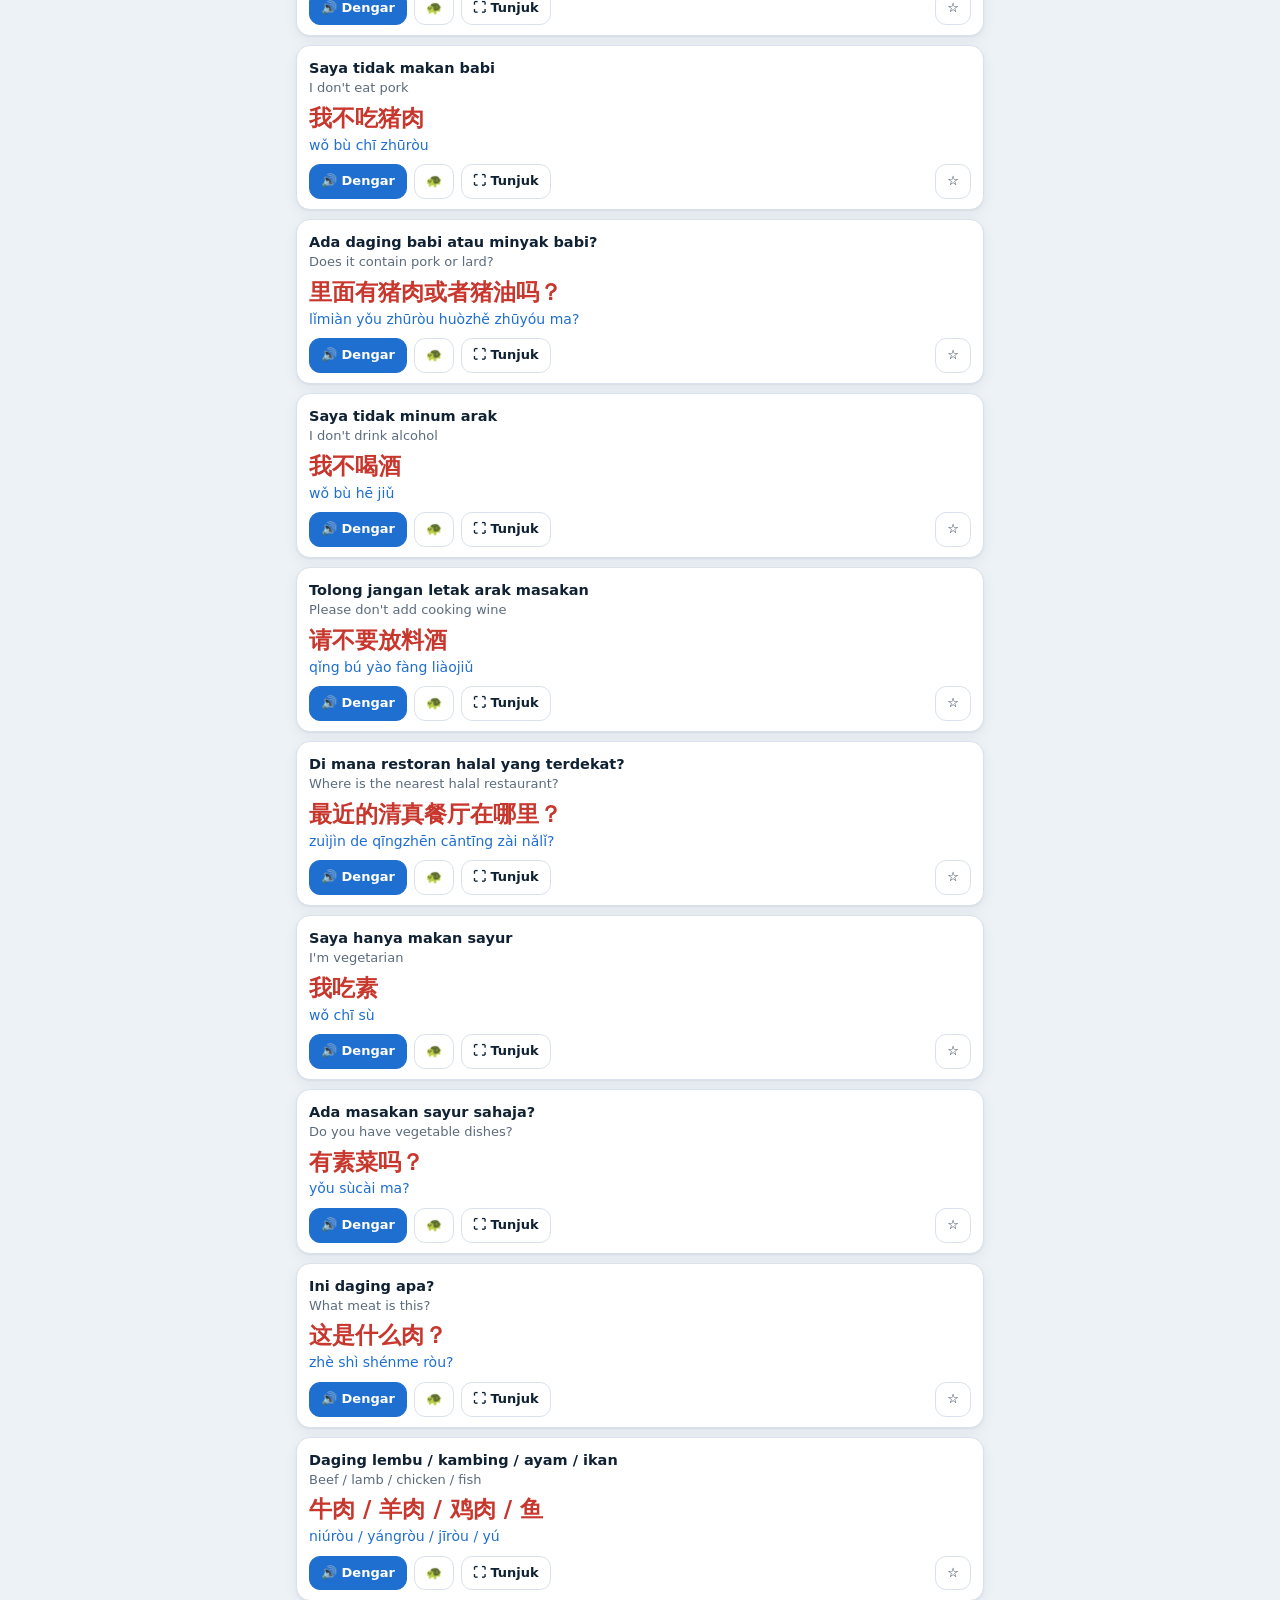
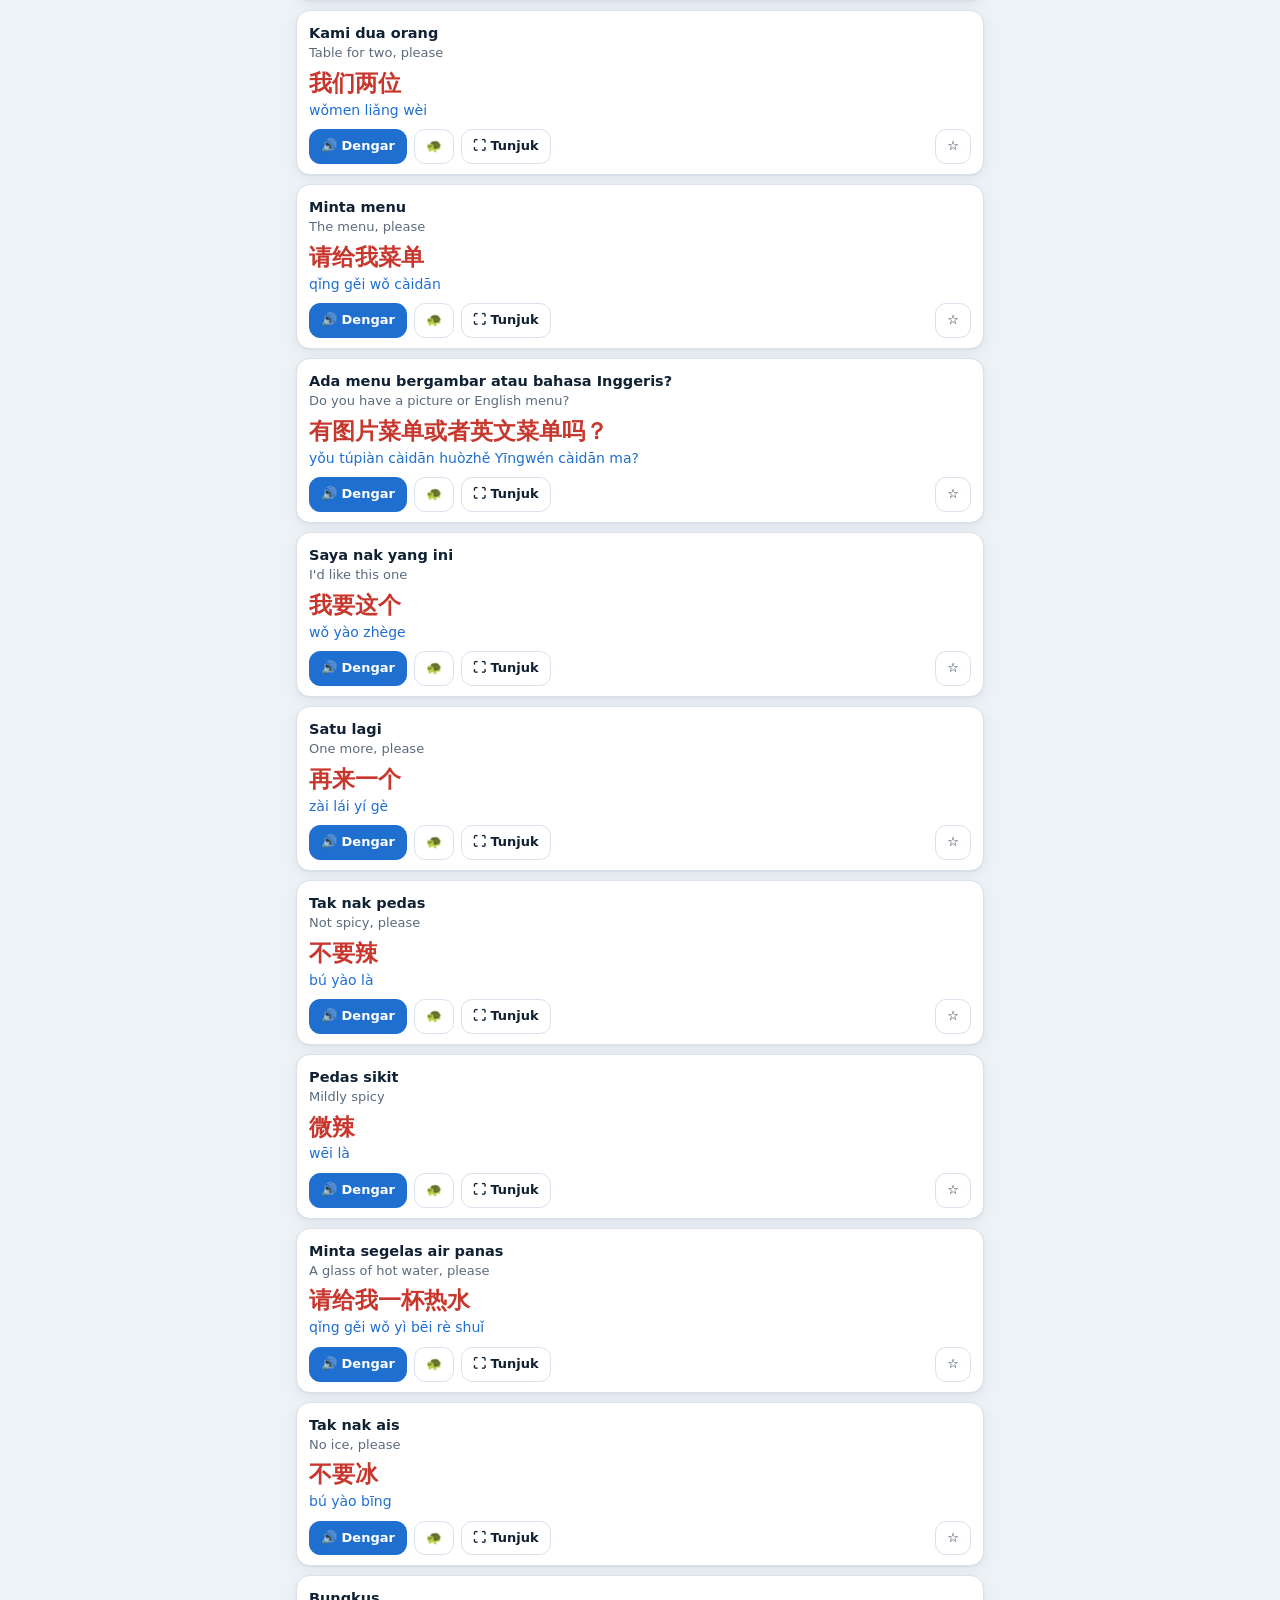
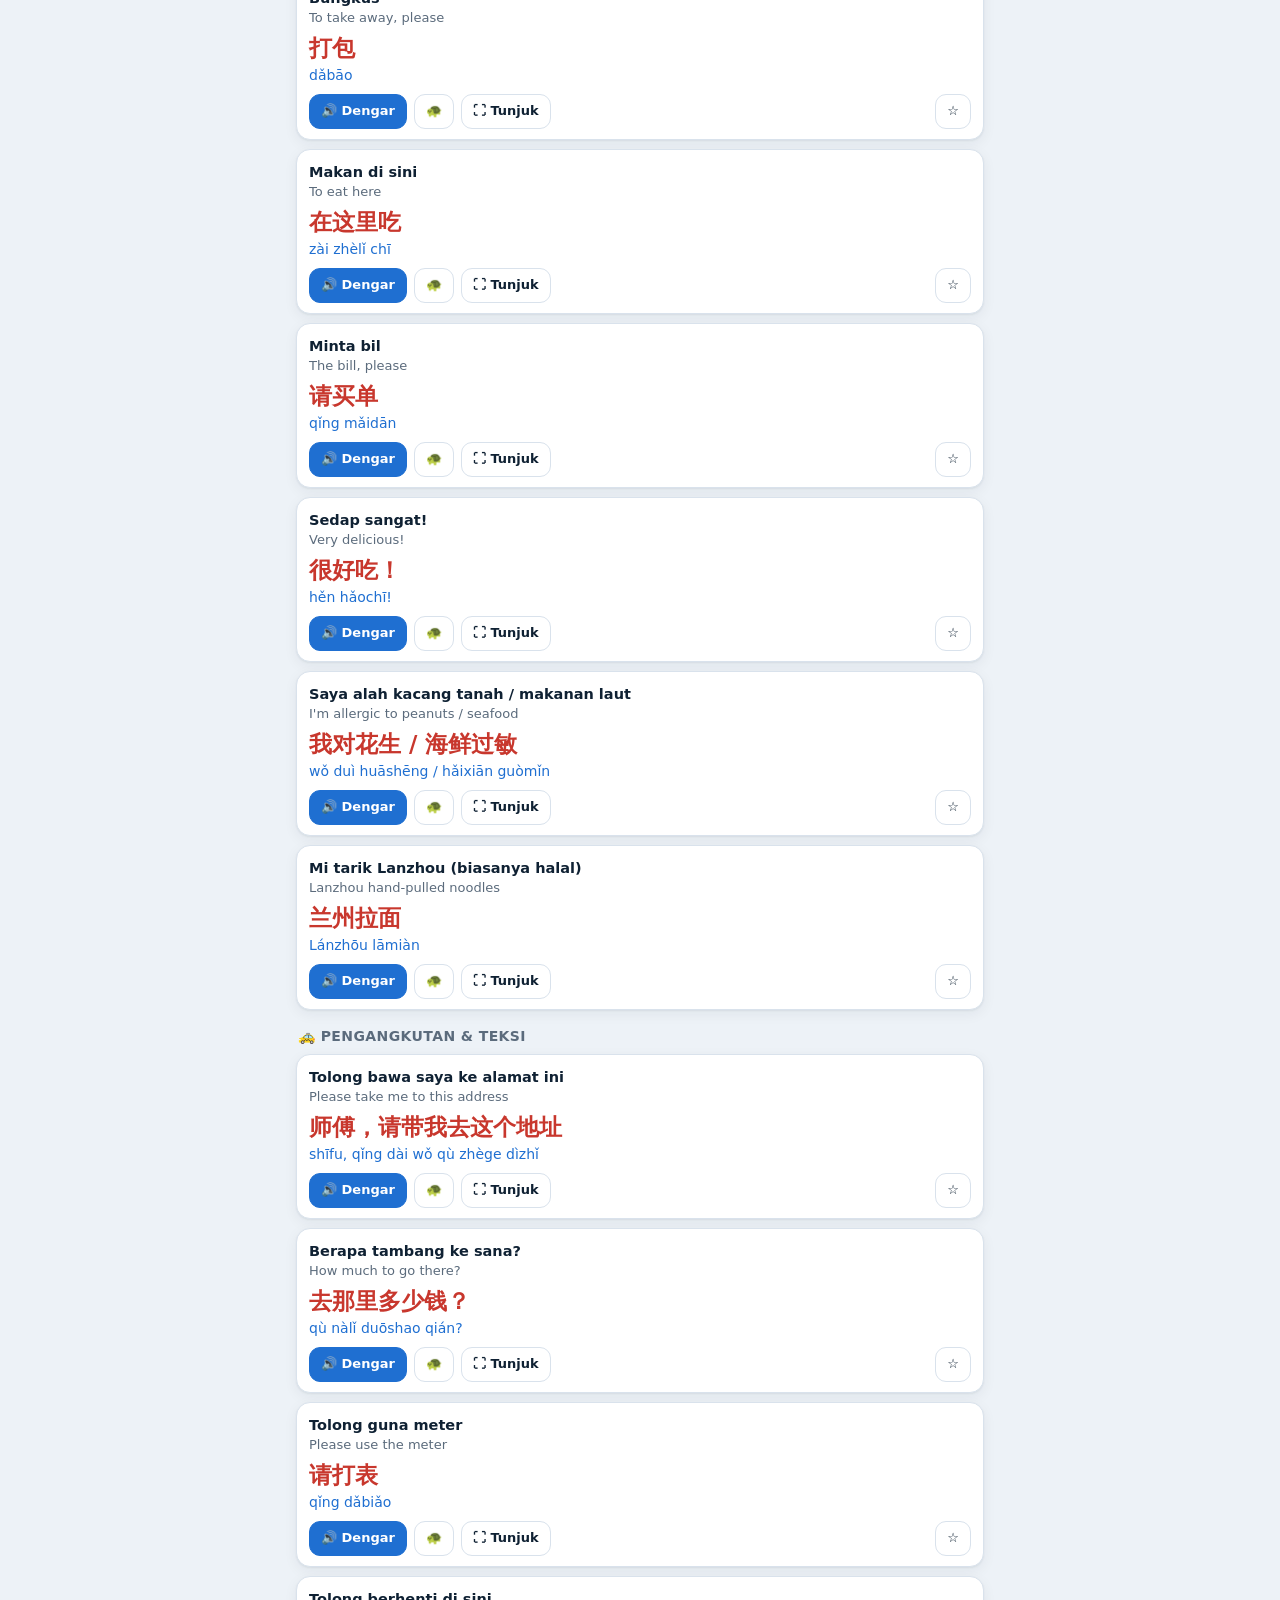
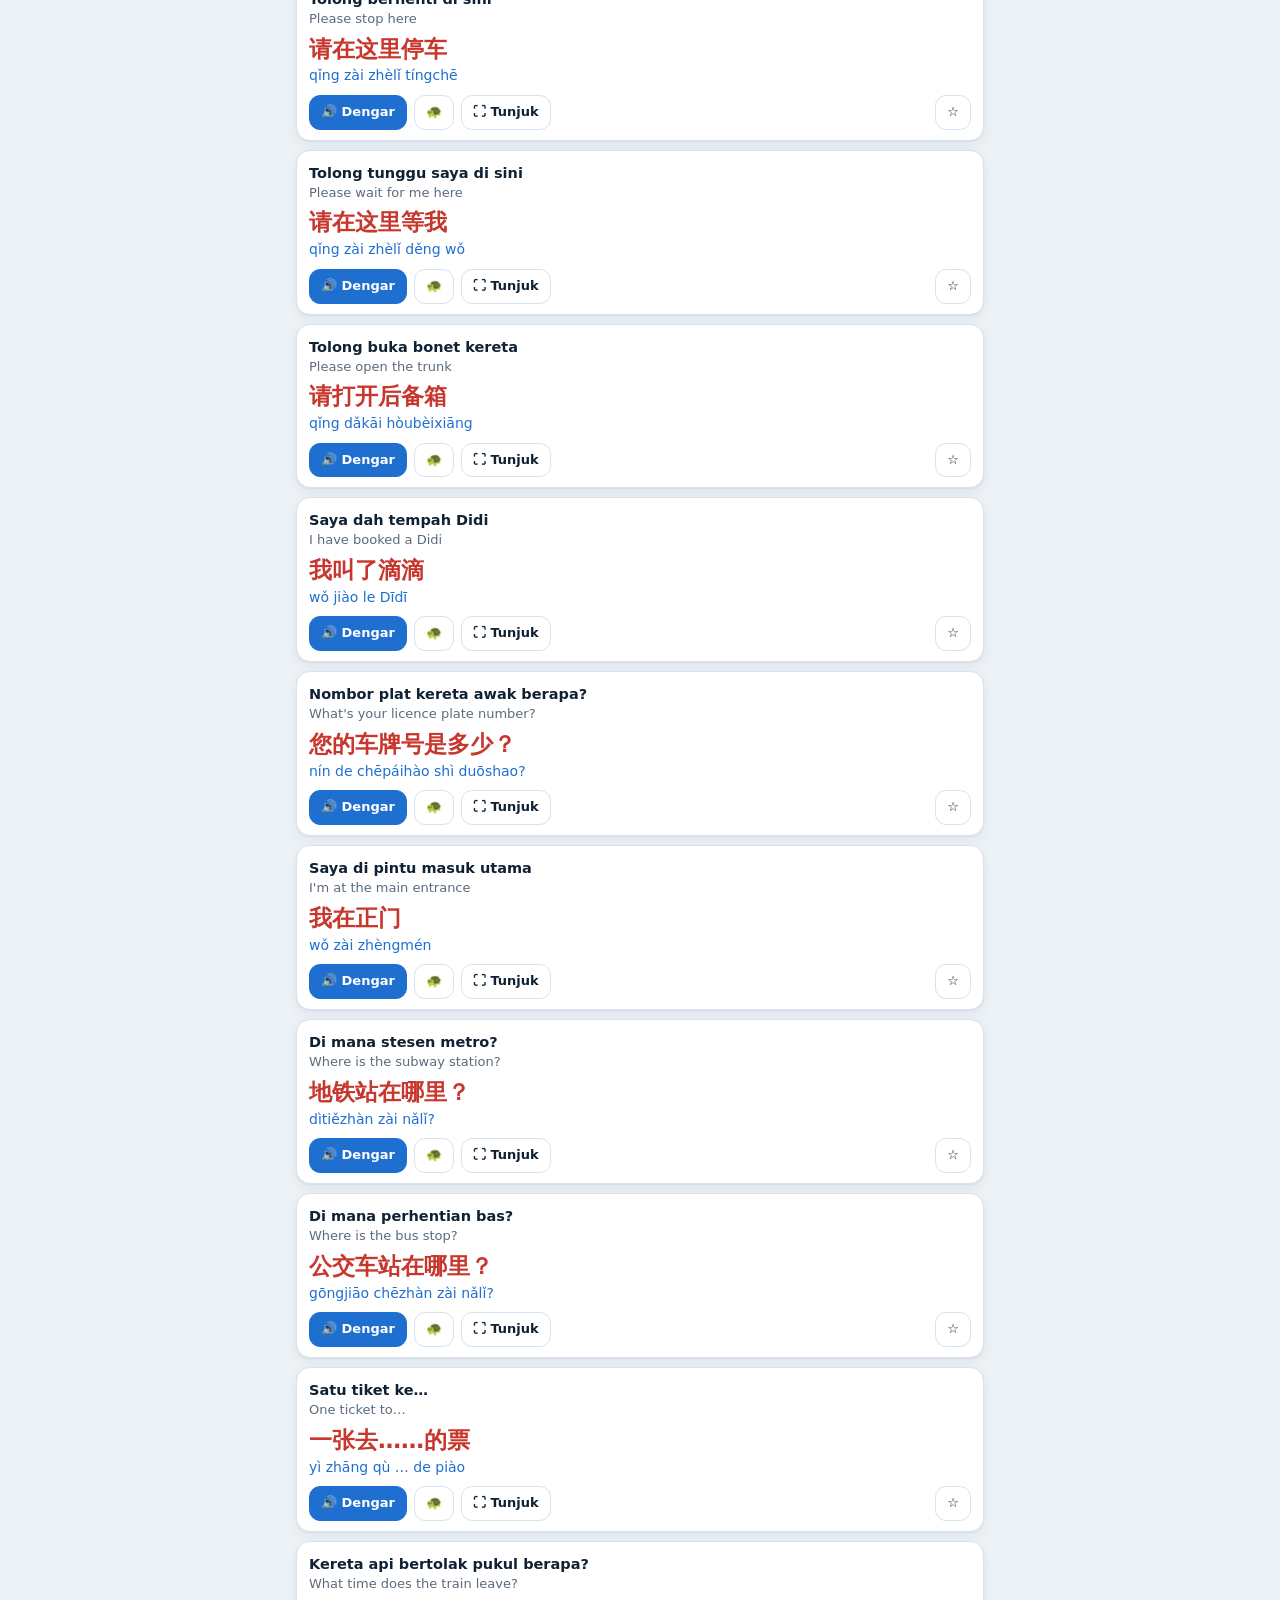
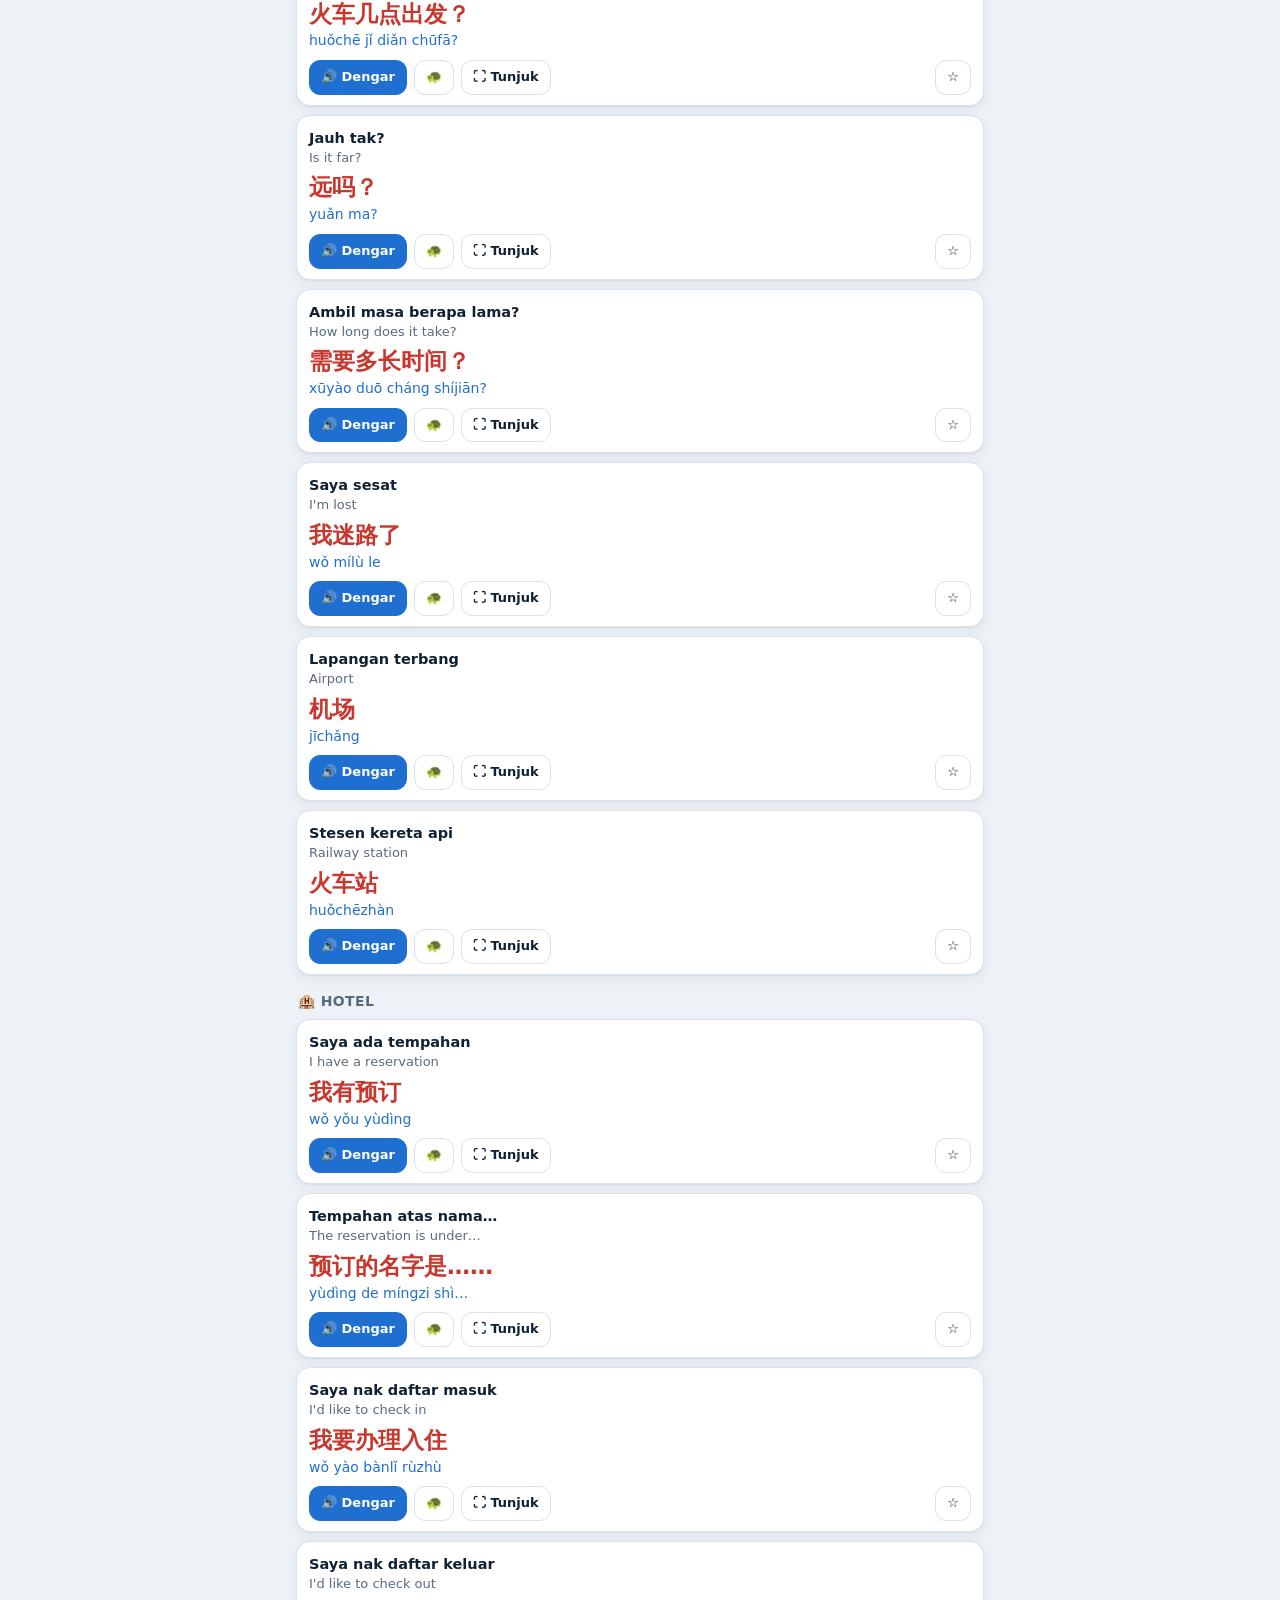
==== commit 46a1e7dc: "Add files via upload" ====
--- a/admin.html
+++ b/admin.html
@@ -49,6 +49,7 @@
 <script src="js/data-checklist.js"></script>
 <script src="js/data-glossary.js"></script>
 <script src="js/mt.js"></script>
+<script src="js/i18n.js"></script>
 <script src="js/app.js"></script>
 </body>
 </html>
--- a/css/style.css
+++ b/css/style.css
@@ -280,3 +280,7 @@
 .qr{display:flex;justify-content:center;margin:6px 0 10px}
 .qr svg{width:180px;height:180px;background:#fff;border-radius:10px}
 .linkbox{display:flex;gap:8px;align-items:center;background:var(--surface2);border:1px solid var(--line);border-radius:10px;padding:6px 6px 6px 10px;font-size:12.5px;word-break:break-all;margin-top:6px}
+.livebar{display:flex;align-items:center;gap:8px;border-radius:12px;padding:8px 12px;margin-bottom:10px;font-size:13px;border:1px solid var(--line);background:var(--surface)}
+.livebar.on{background:var(--ok-soft);border-color:var(--ok)}
+.livebar.err{background:var(--warn-soft);border-color:var(--warn)}
+.livebar.off .btn{flex:none}
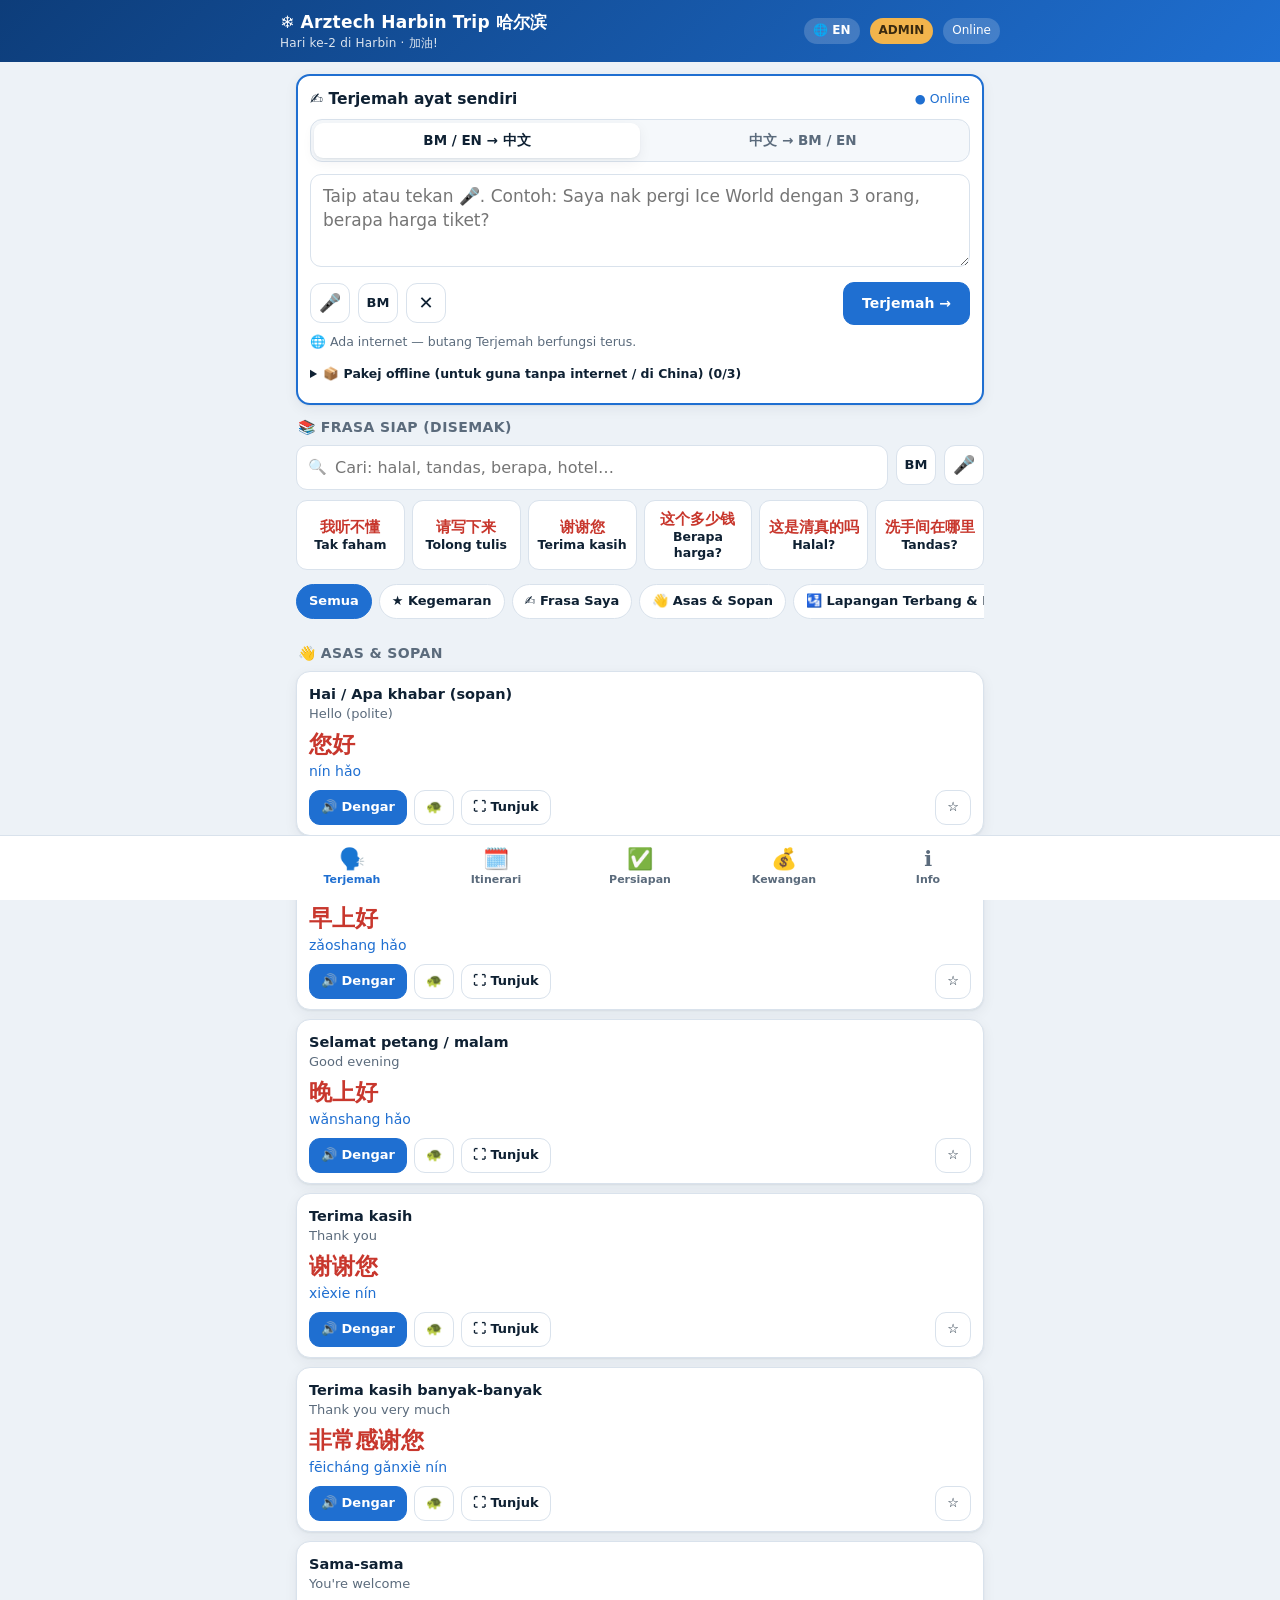
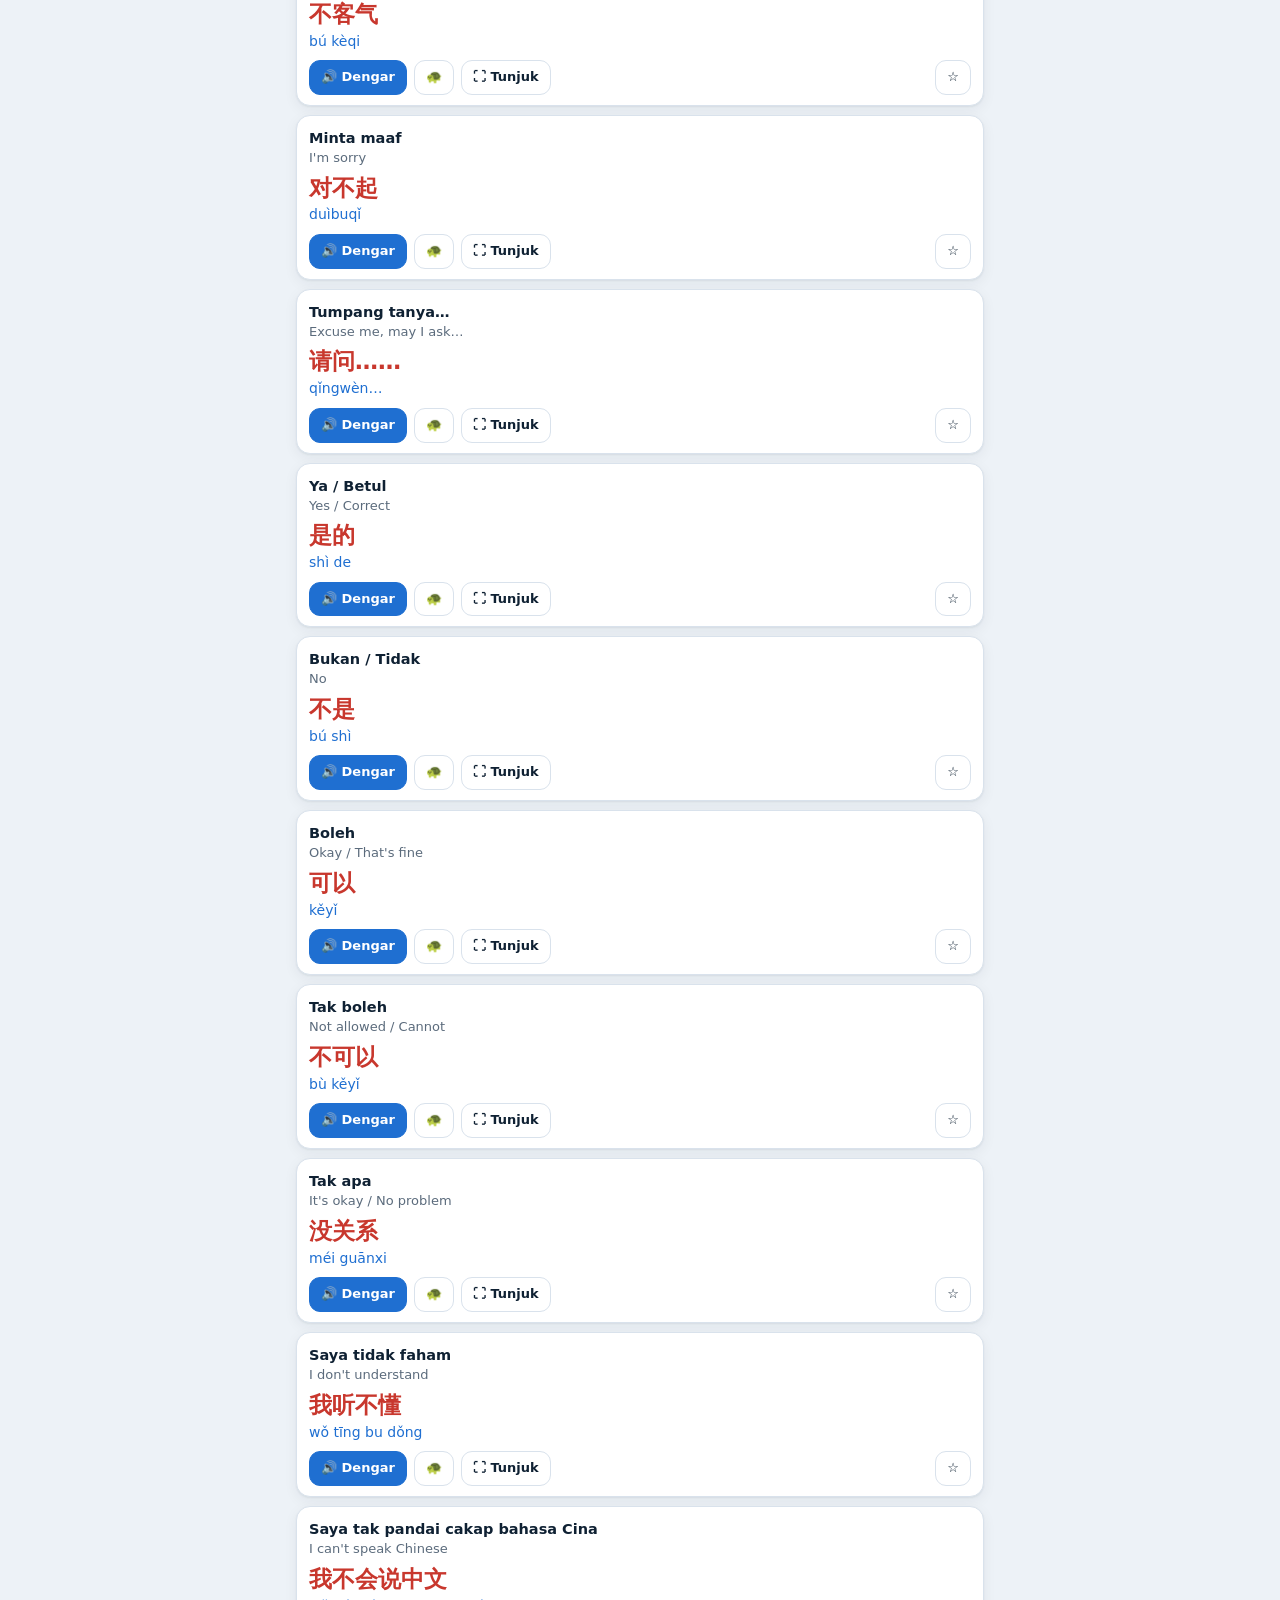
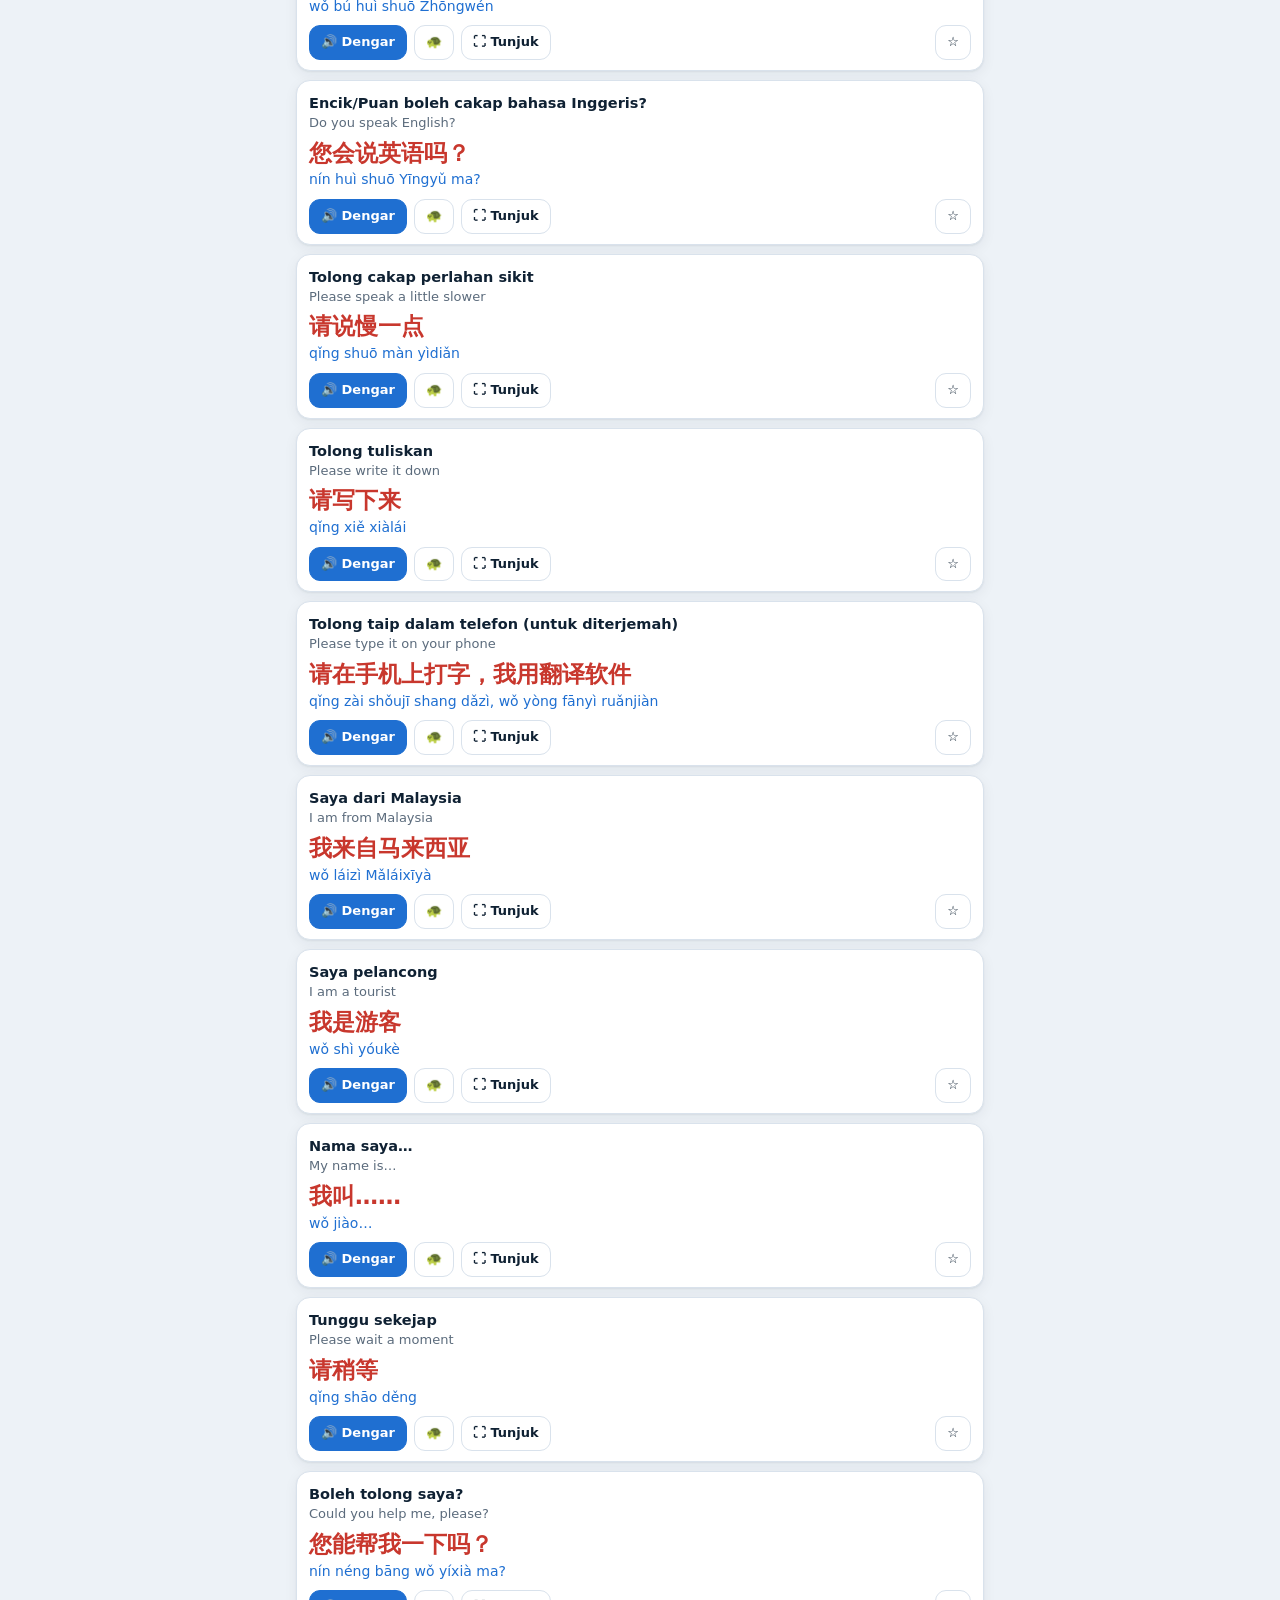
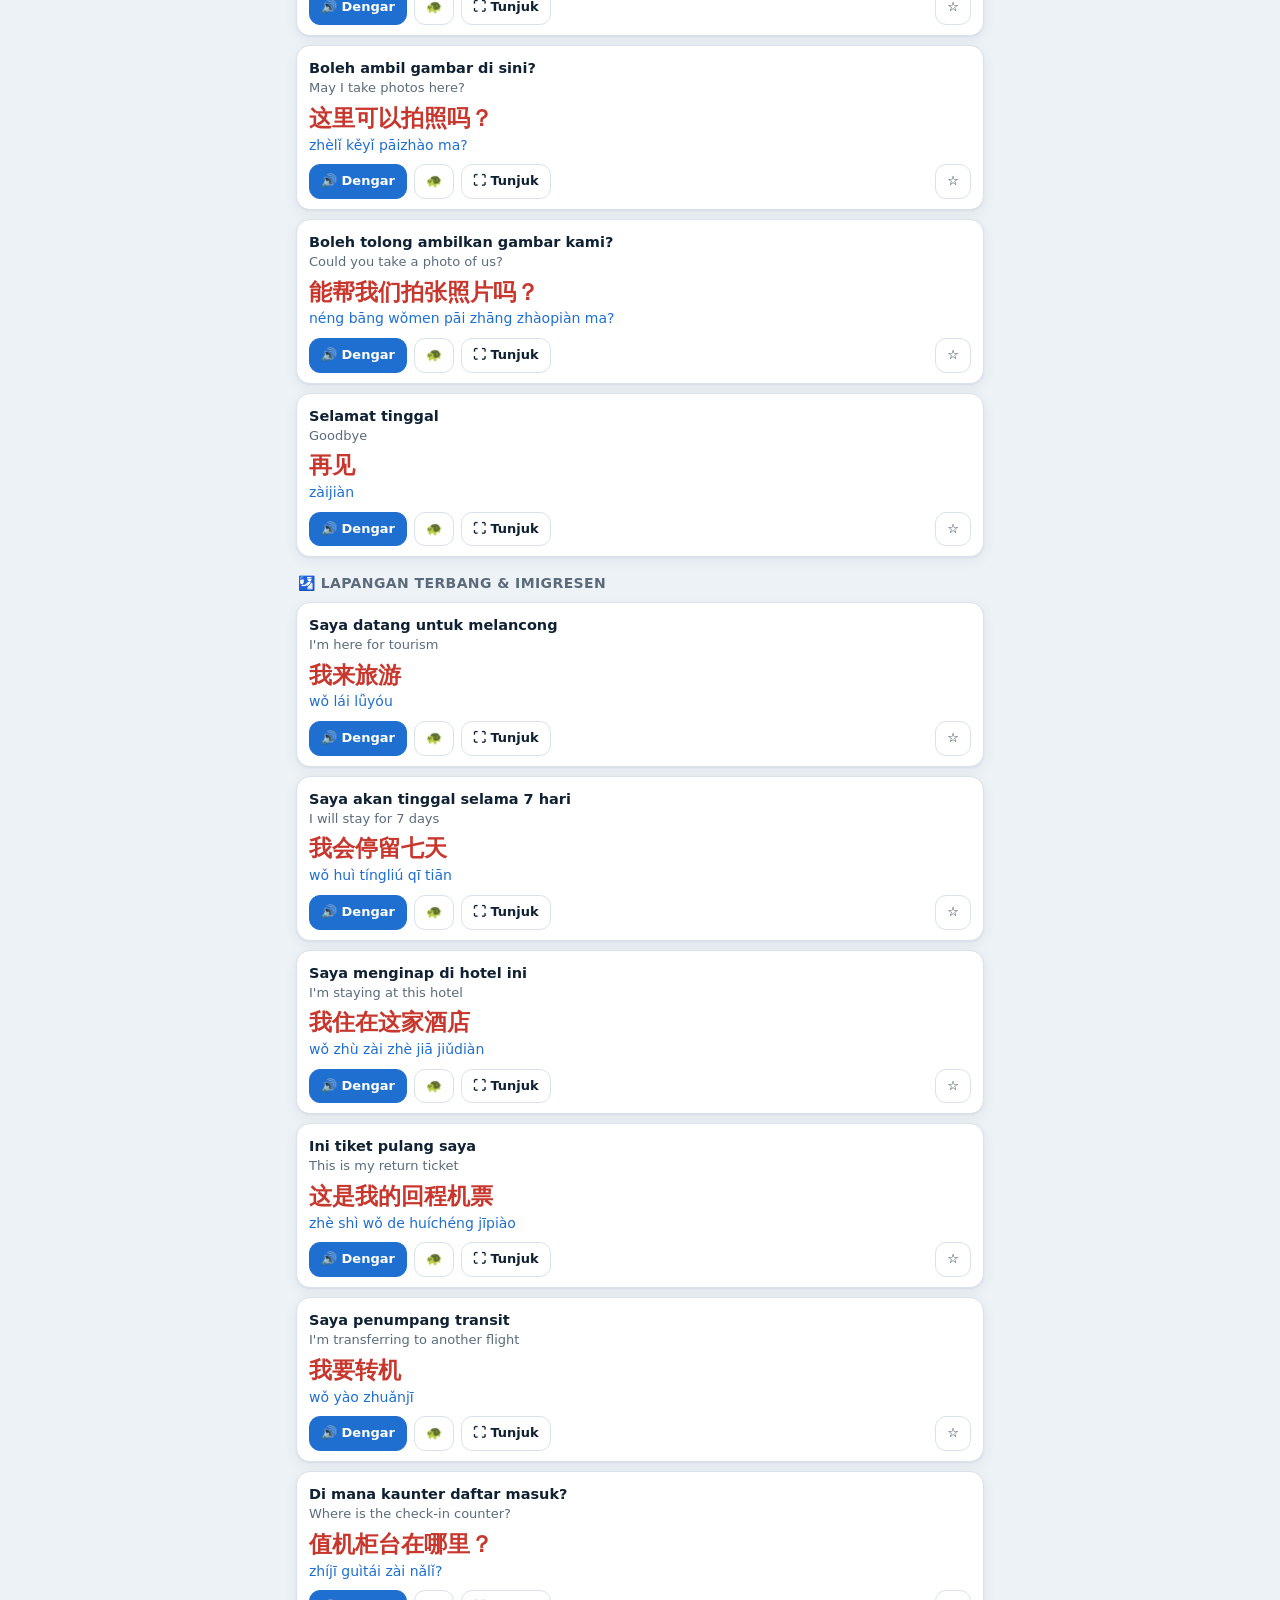
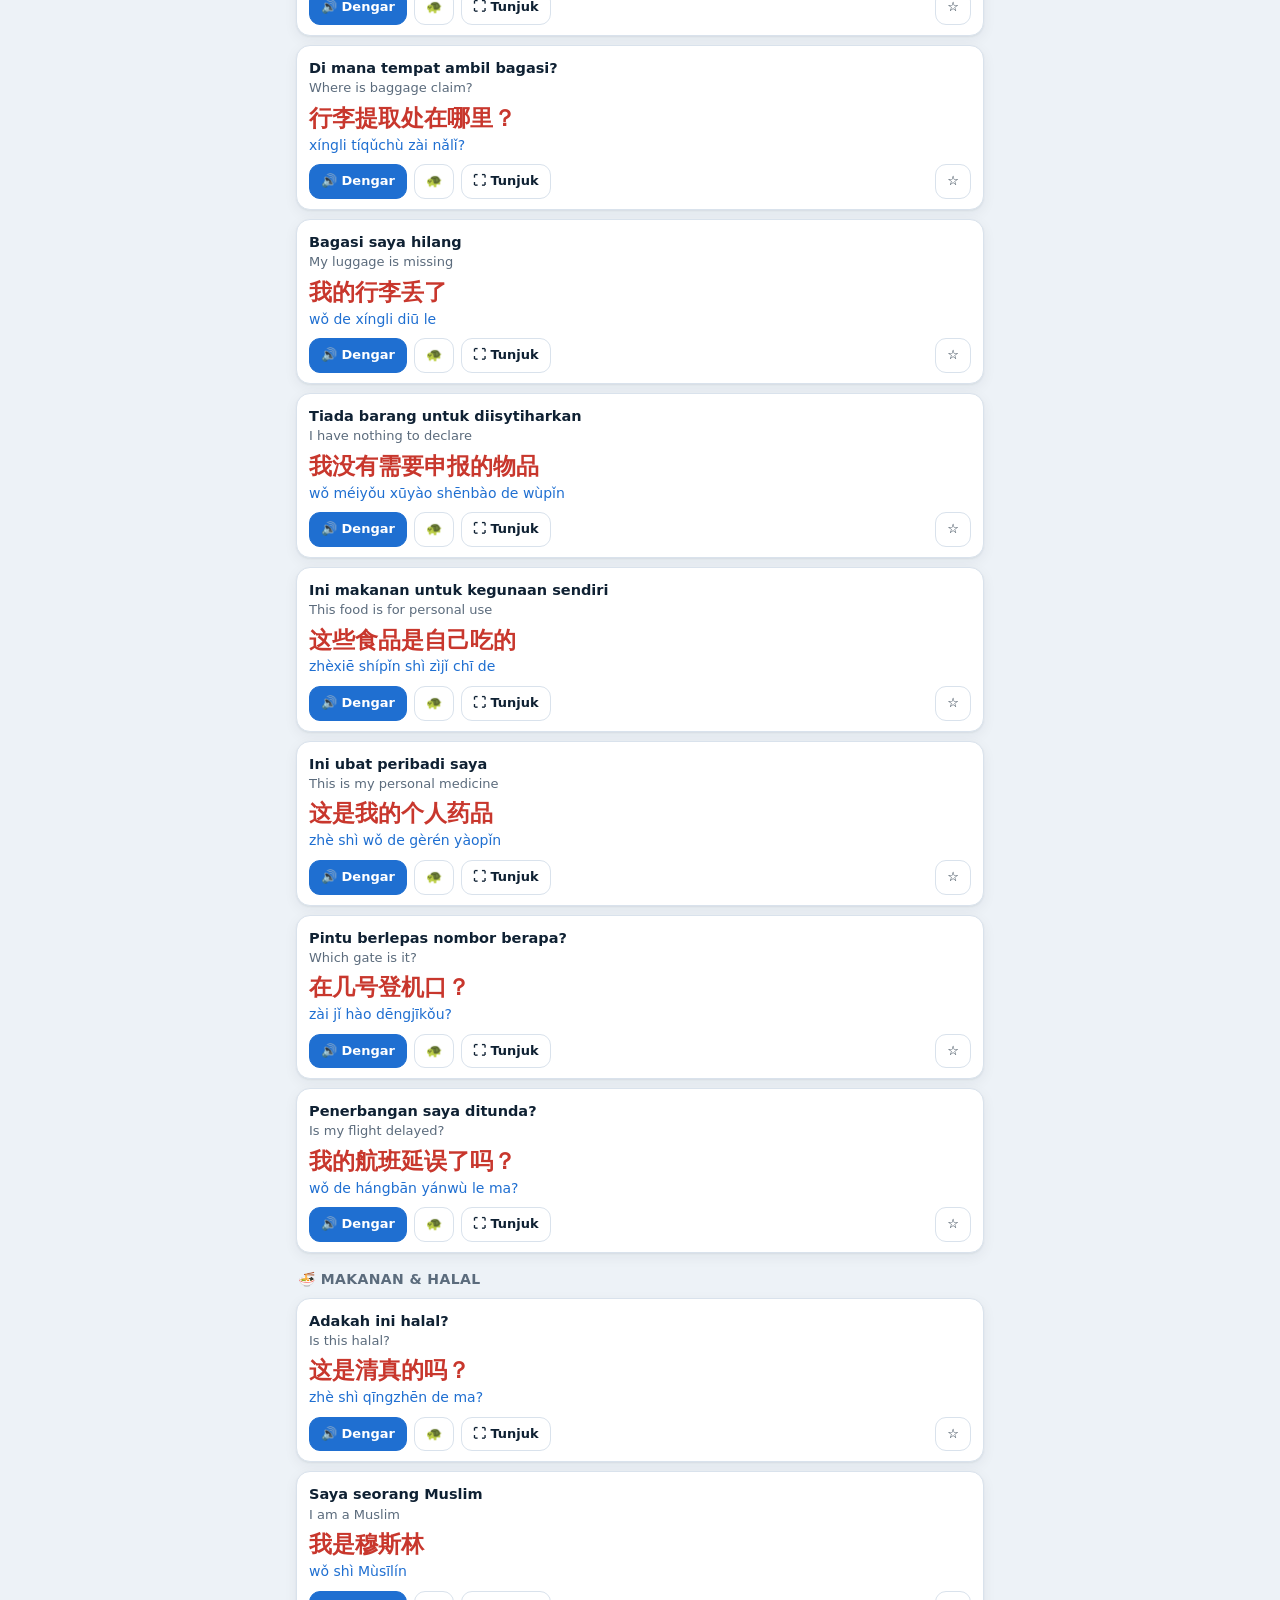
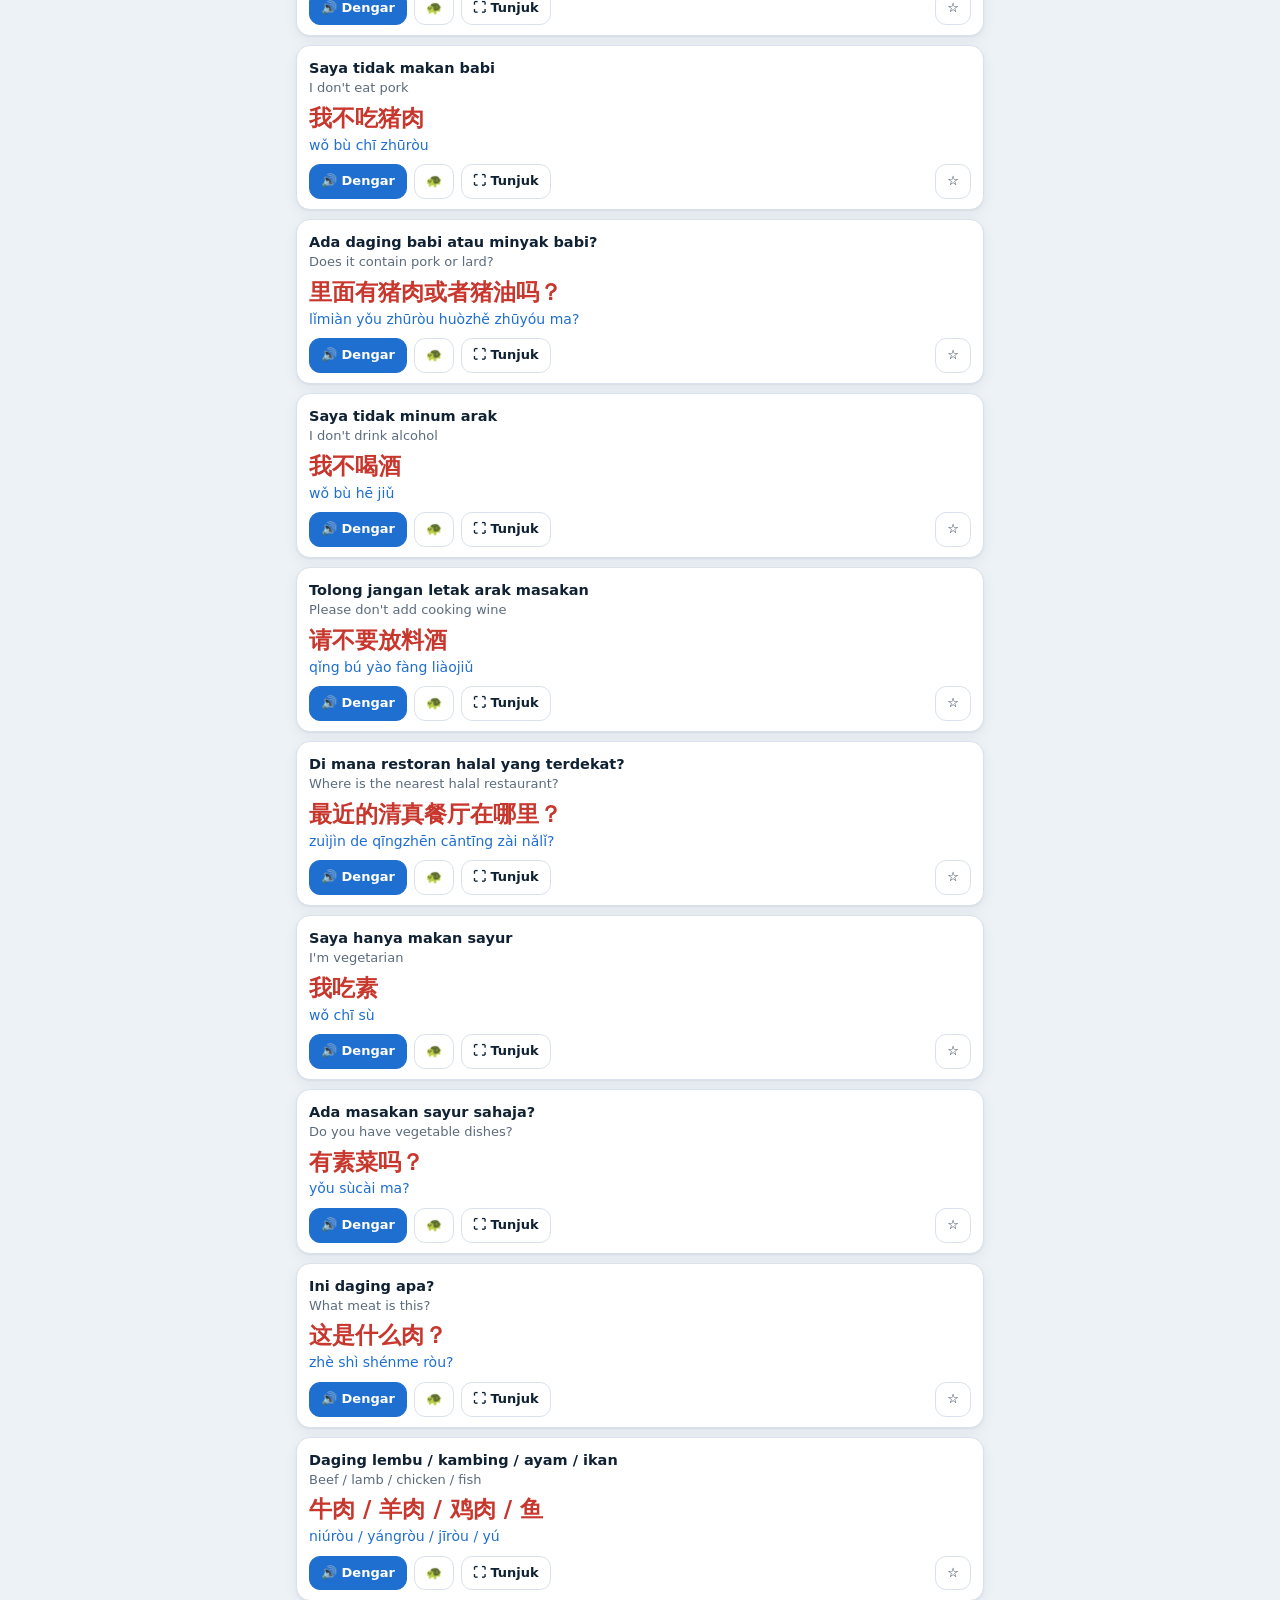
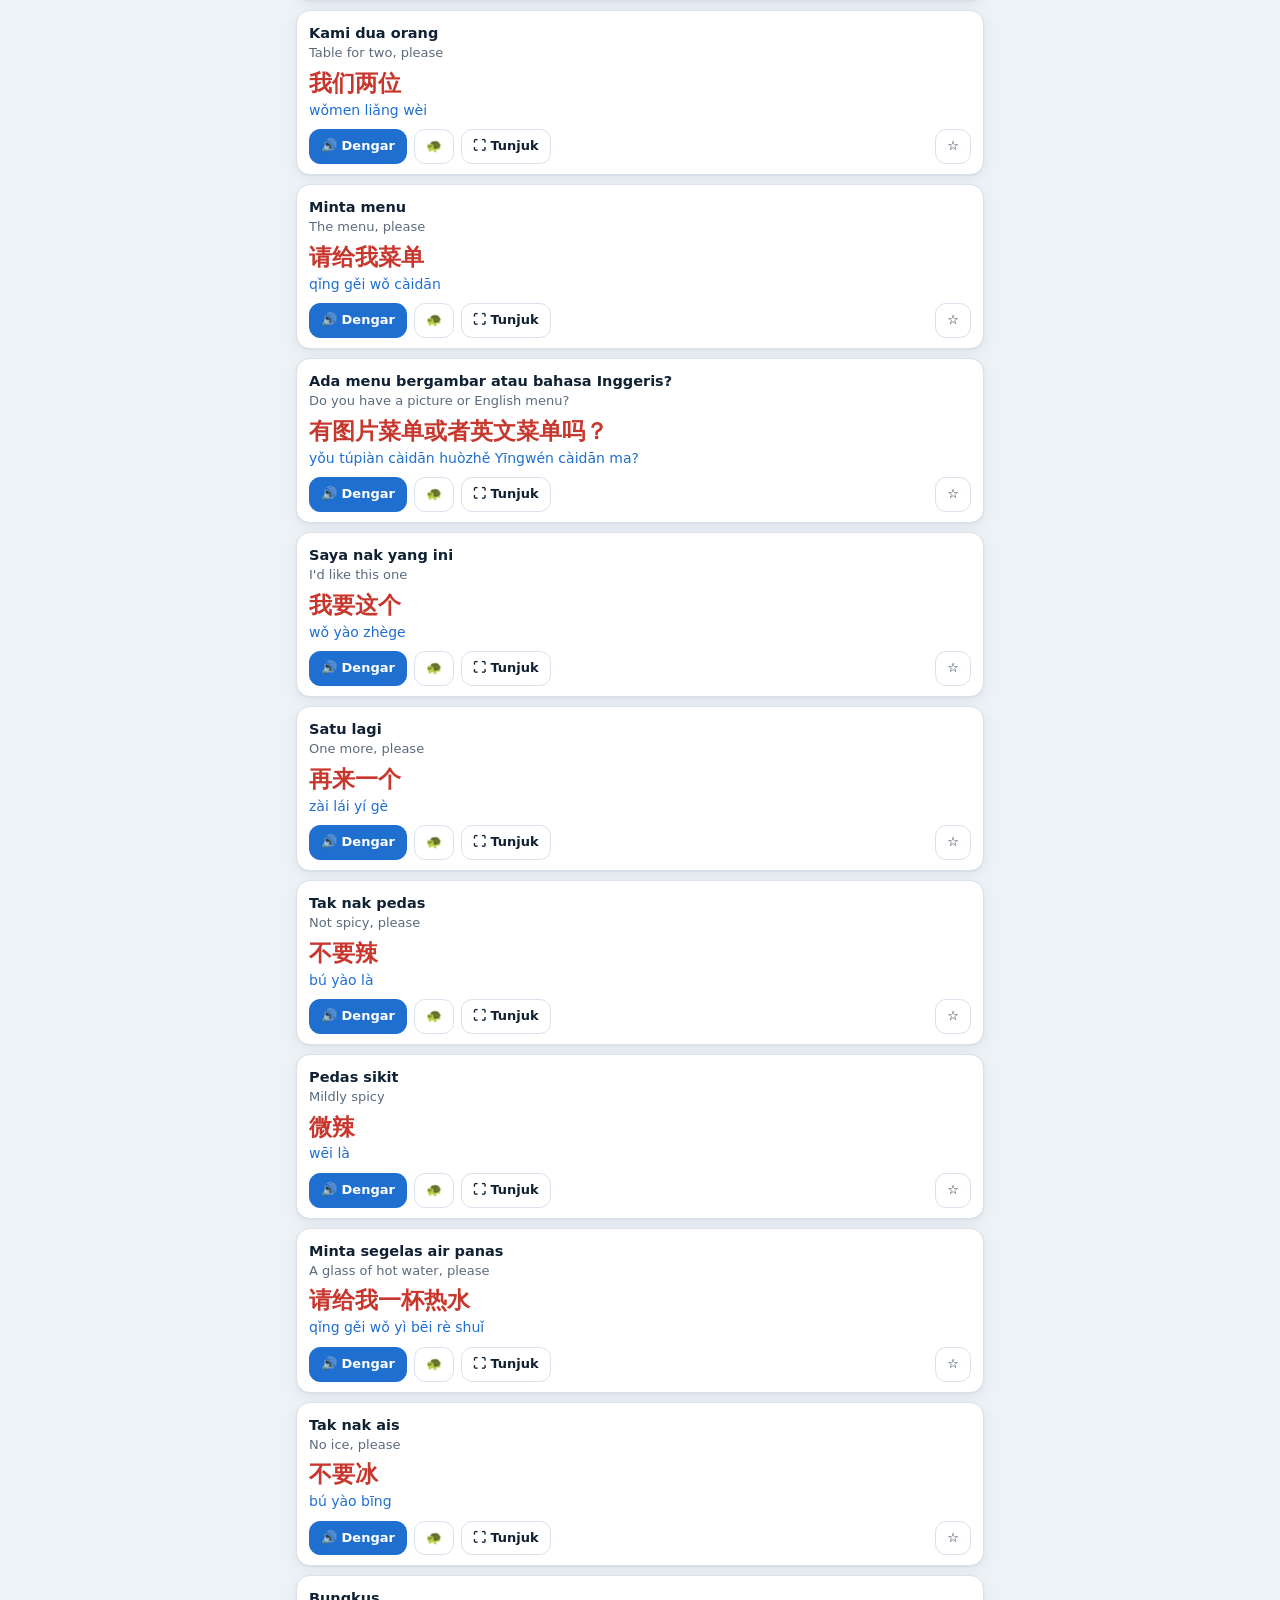
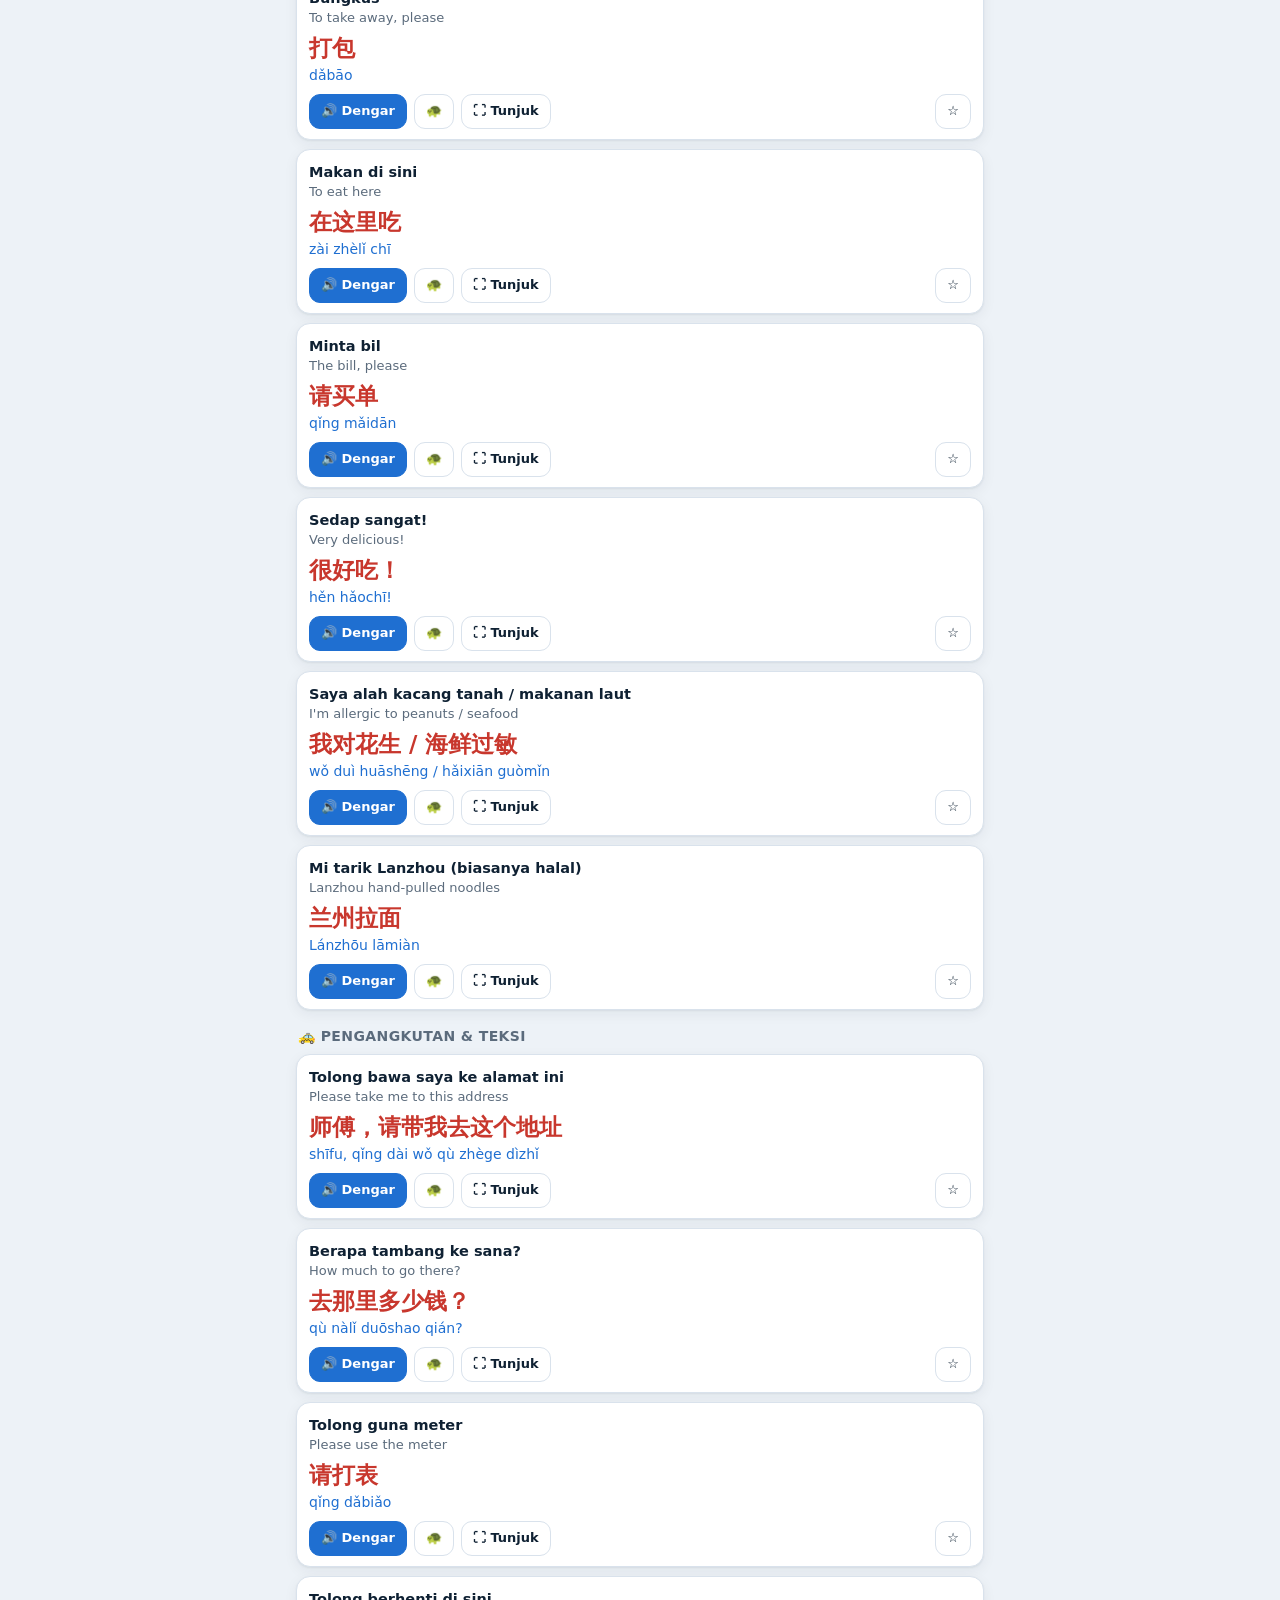
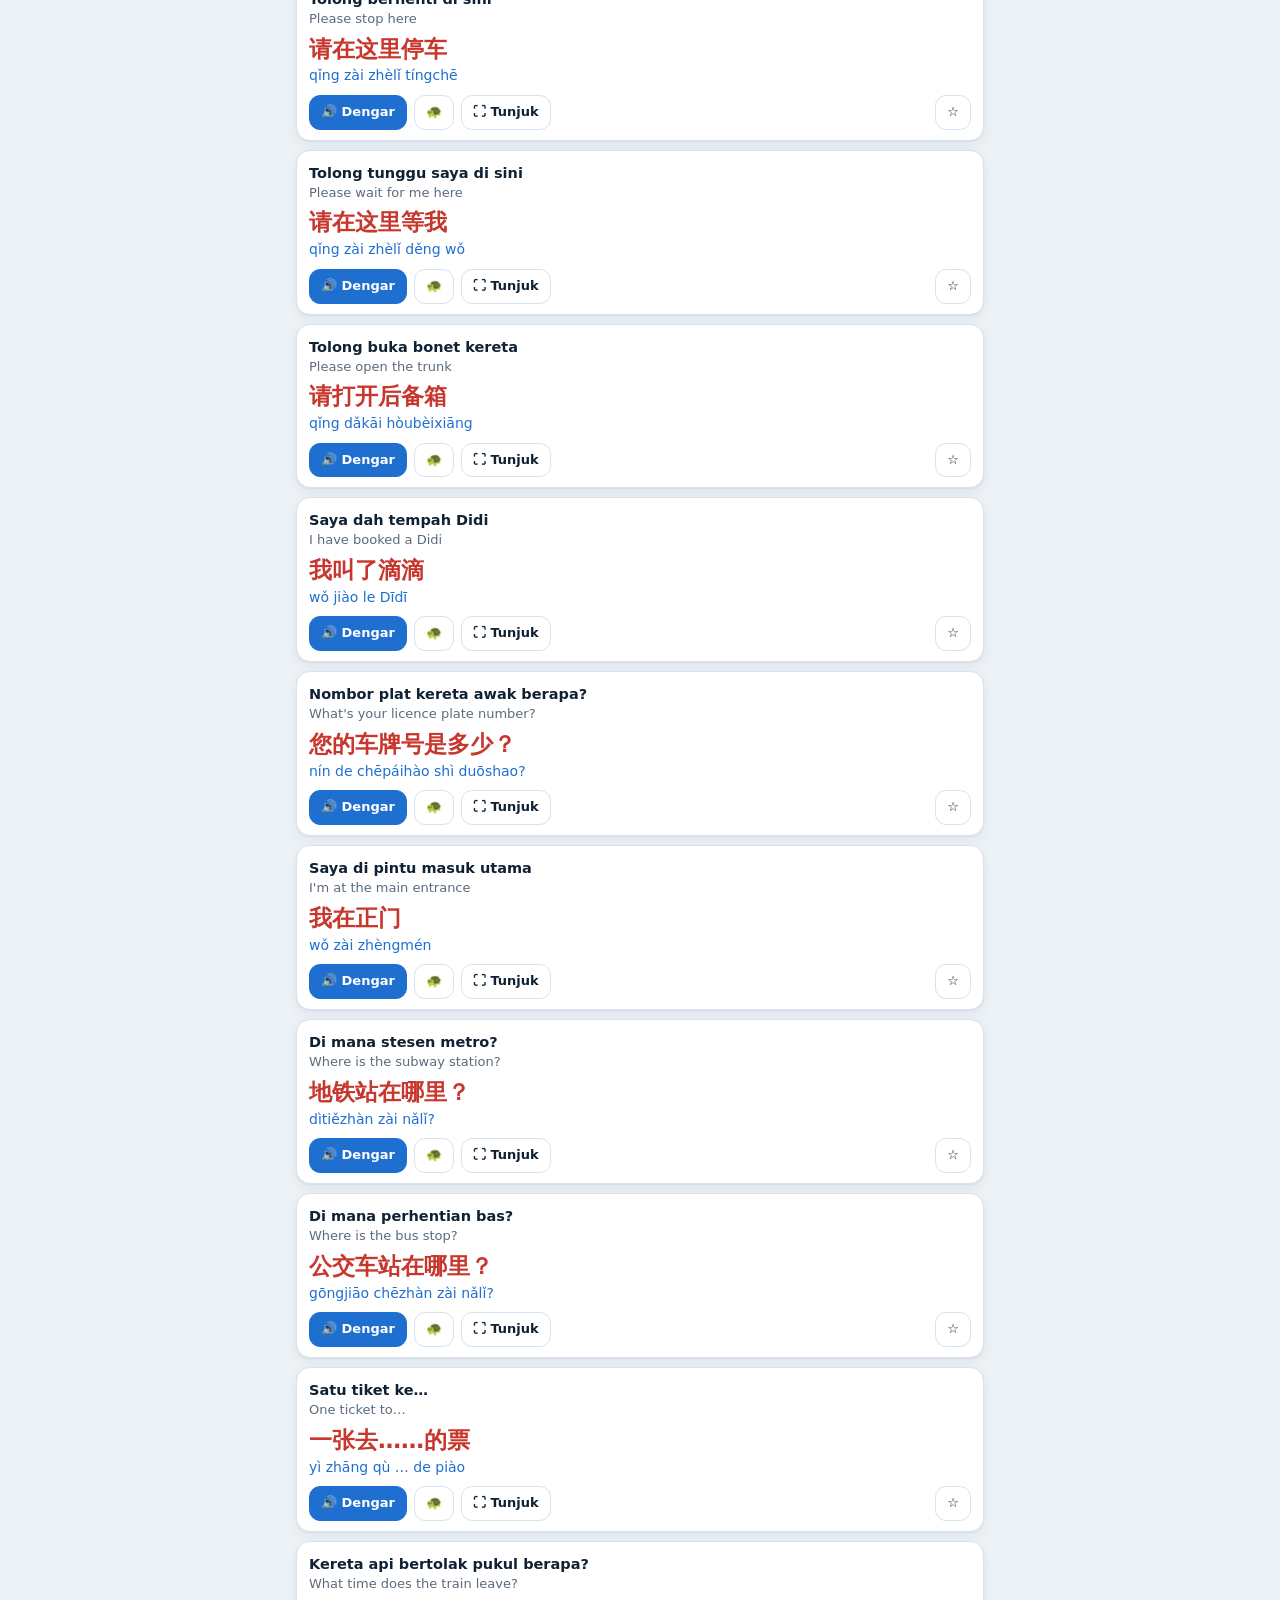
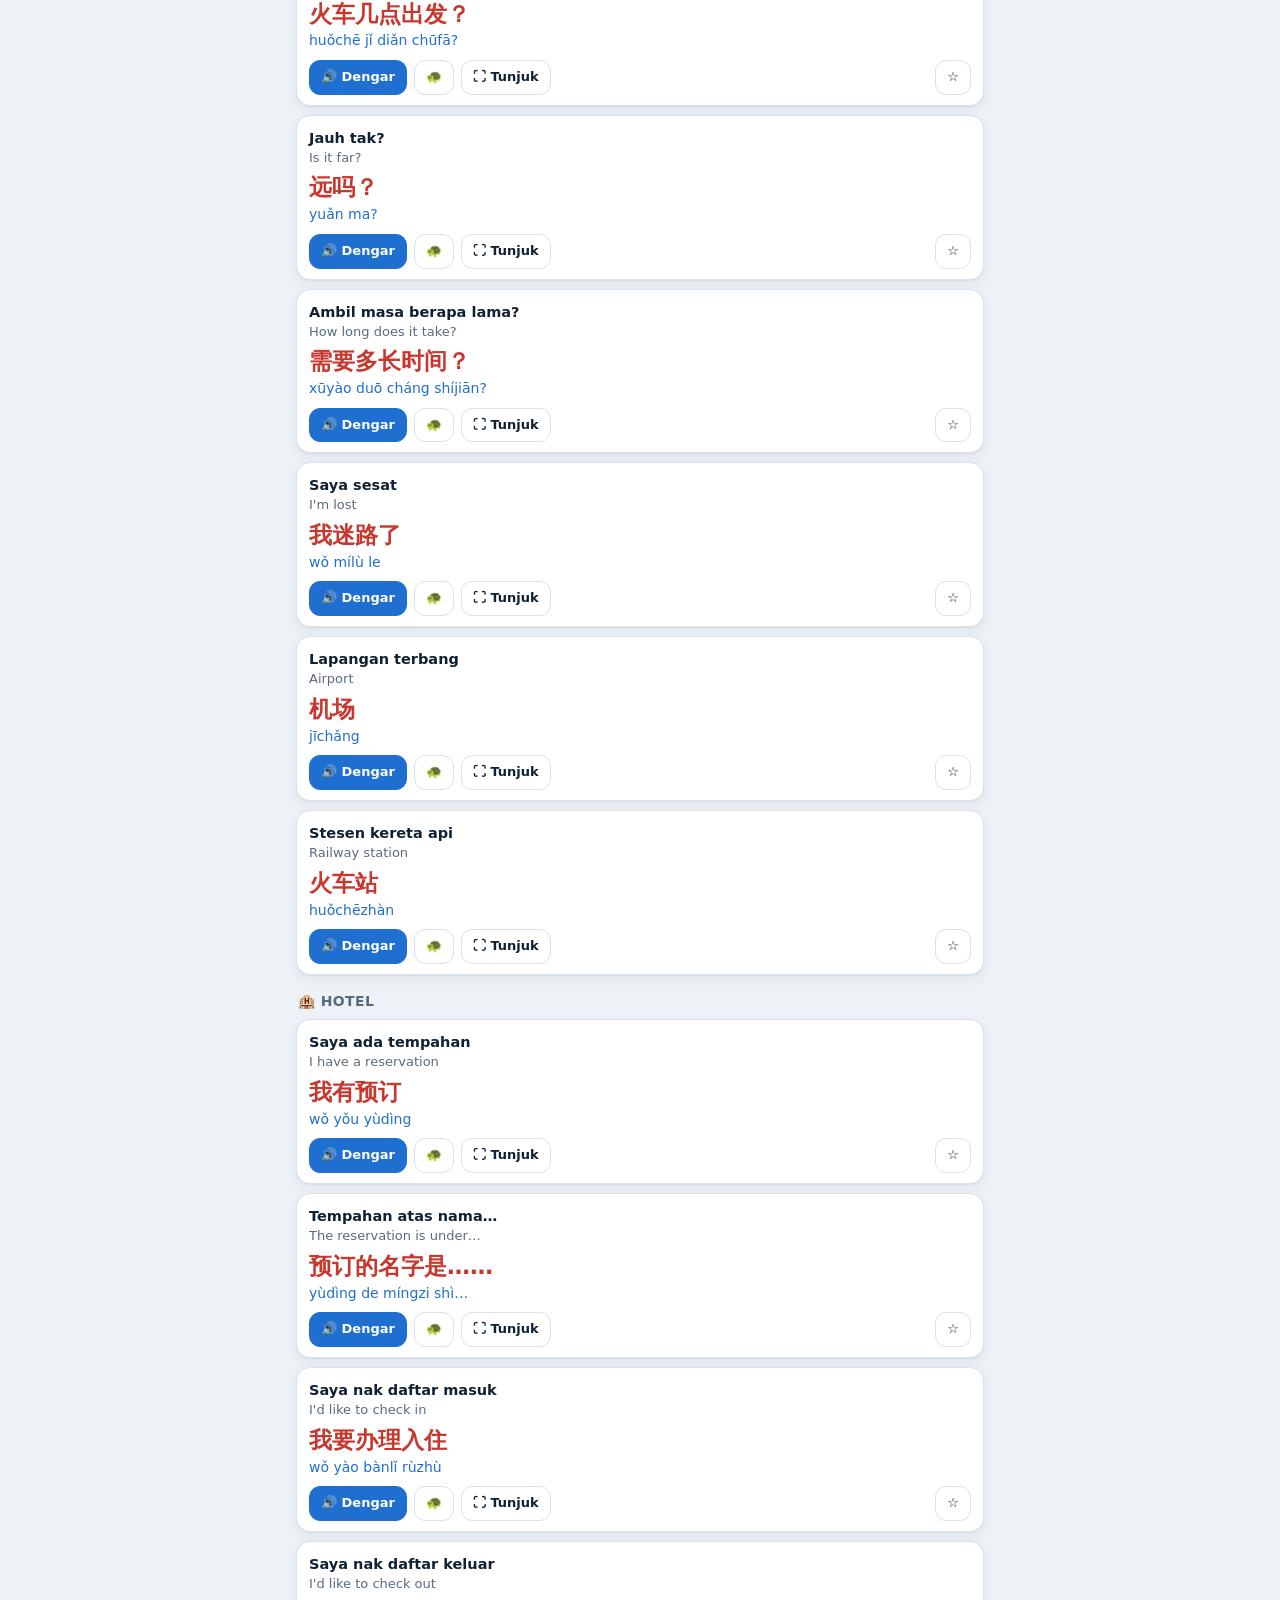
==== commit 34d1857f: "v13: official Arztech itinerary, trip documents and map images Co-Authored-By: Claude Sonnet 5.5 <no" ====
--- a/admin.html
+++ b/admin.html
@@ -48,6 +48,7 @@
 <script src="js/data-phrases.js"></script>
 <script src="js/data-checklist.js"></script>
 <script src="js/data-glossary.js"></script>
+<script src="js/data-trip.js"></script>
 <script src="js/mt.js"></script>
 <script src="js/i18n.js"></script>
 <script src="js/app.js"></script>
--- a/css/style.css
+++ b/css/style.css
@@ -284,3 +284,30 @@
 .livebar.on{background:var(--ok-soft);border-color:var(--ok)}
 .livebar.err{background:var(--warn-soft);border-color:var(--warn)}
 .livebar.off .btn{flex:none}
+.langbtn{border:0;cursor:pointer;font-weight:700}
+@media (max-width:430px){.brand{font-size:15.5px}.top-in{gap:6px}.top .pill{padding:4px 8px}}
+
+/* Gambar & PDF itinerari */
+.thumbs{display:flex;gap:6px;flex-wrap:wrap;margin:8px 0 4px}
+.thumb{width:72px;height:72px;object-fit:cover;border-radius:10px;border:1px solid var(--line);background:var(--surface2);cursor:zoom-in;display:block}
+.tw{position:relative}
+.rmx{position:absolute;top:-6px;right:-6px;width:24px;height:24px;border-radius:50%;border:0;background:var(--red);color:#fff;font-size:12px;line-height:24px;padding:0}
+.imgmiss{border:1px dashed var(--line);background:var(--surface2);color:var(--muted);border-radius:10px;font-size:12px;padding:8px 10px}
+.imgv{position:fixed;inset:0;z-index:80;background:rgba(0,0,0,.94);display:flex;align-items:center;justify-content:center}
+.imgv img{max-width:100%;max-height:100%;object-fit:contain}
+.imgv .x{position:absolute;top:calc(env(safe-area-inset-top) + 12px);right:14px;width:42px;height:42px;border-radius:50%;border:0;background:rgba(255,255,255,.2);color:#fff;font-size:20px}
+.imgv .nv{position:absolute;top:50%;transform:translateY(-50%);width:44px;height:64px;border:0;background:rgba(255,255,255,.15);color:#fff;font-size:30px}
+.imgv .nv.p{left:0;border-radius:0 12px 12px 0}.imgv .nv.n{right:0;border-radius:12px 0 0 12px}
+.imgv .cnt{position:absolute;bottom:calc(env(safe-area-inset-bottom) + 14px);left:0;right:0;text-align:center;color:#fff;font-size:14px}
+.pdfv{position:fixed;inset:0;z-index:80;background:#3b4048;display:flex;flex-direction:column}
+.pdfv .bar{display:flex;align-items:center;gap:6px;background:#14273a;color:#fff;padding:calc(env(safe-area-inset-top) + 8px) 10px 8px}
+.pdfv .bar b{overflow:hidden;text-overflow:ellipsis;white-space:nowrap;font-size:14px}
+.pdfv .bar button{flex:none;min-width:40px;height:40px;border:0;border-radius:10px;background:rgba(255,255,255,.16);color:#fff;font-size:18px}
+.pdfv .zl{font-size:12px;width:42px;text-align:center}
+.pdfv .pg{flex:1;overflow:auto;-webkit-overflow-scrolling:touch;touch-action:pan-x pan-y pinch-zoom;padding:6px}
+.pdfv .pgi{width:max-content;min-width:100%}
+.pdfv .pgc{background:#fff;margin:0 auto 8px;box-shadow:0 2px 8px rgba(0,0,0,.35)}
+.pdfv canvas{display:block}
+
+.docrow{display:flex;gap:10px;align-items:center;padding:10px 0;border-top:1px solid var(--line)}
+.docth{width:56px;height:72px;object-fit:cover;object-position:top;border-radius:8px;border:1px solid var(--line);background:var(--surface2);flex:none}
